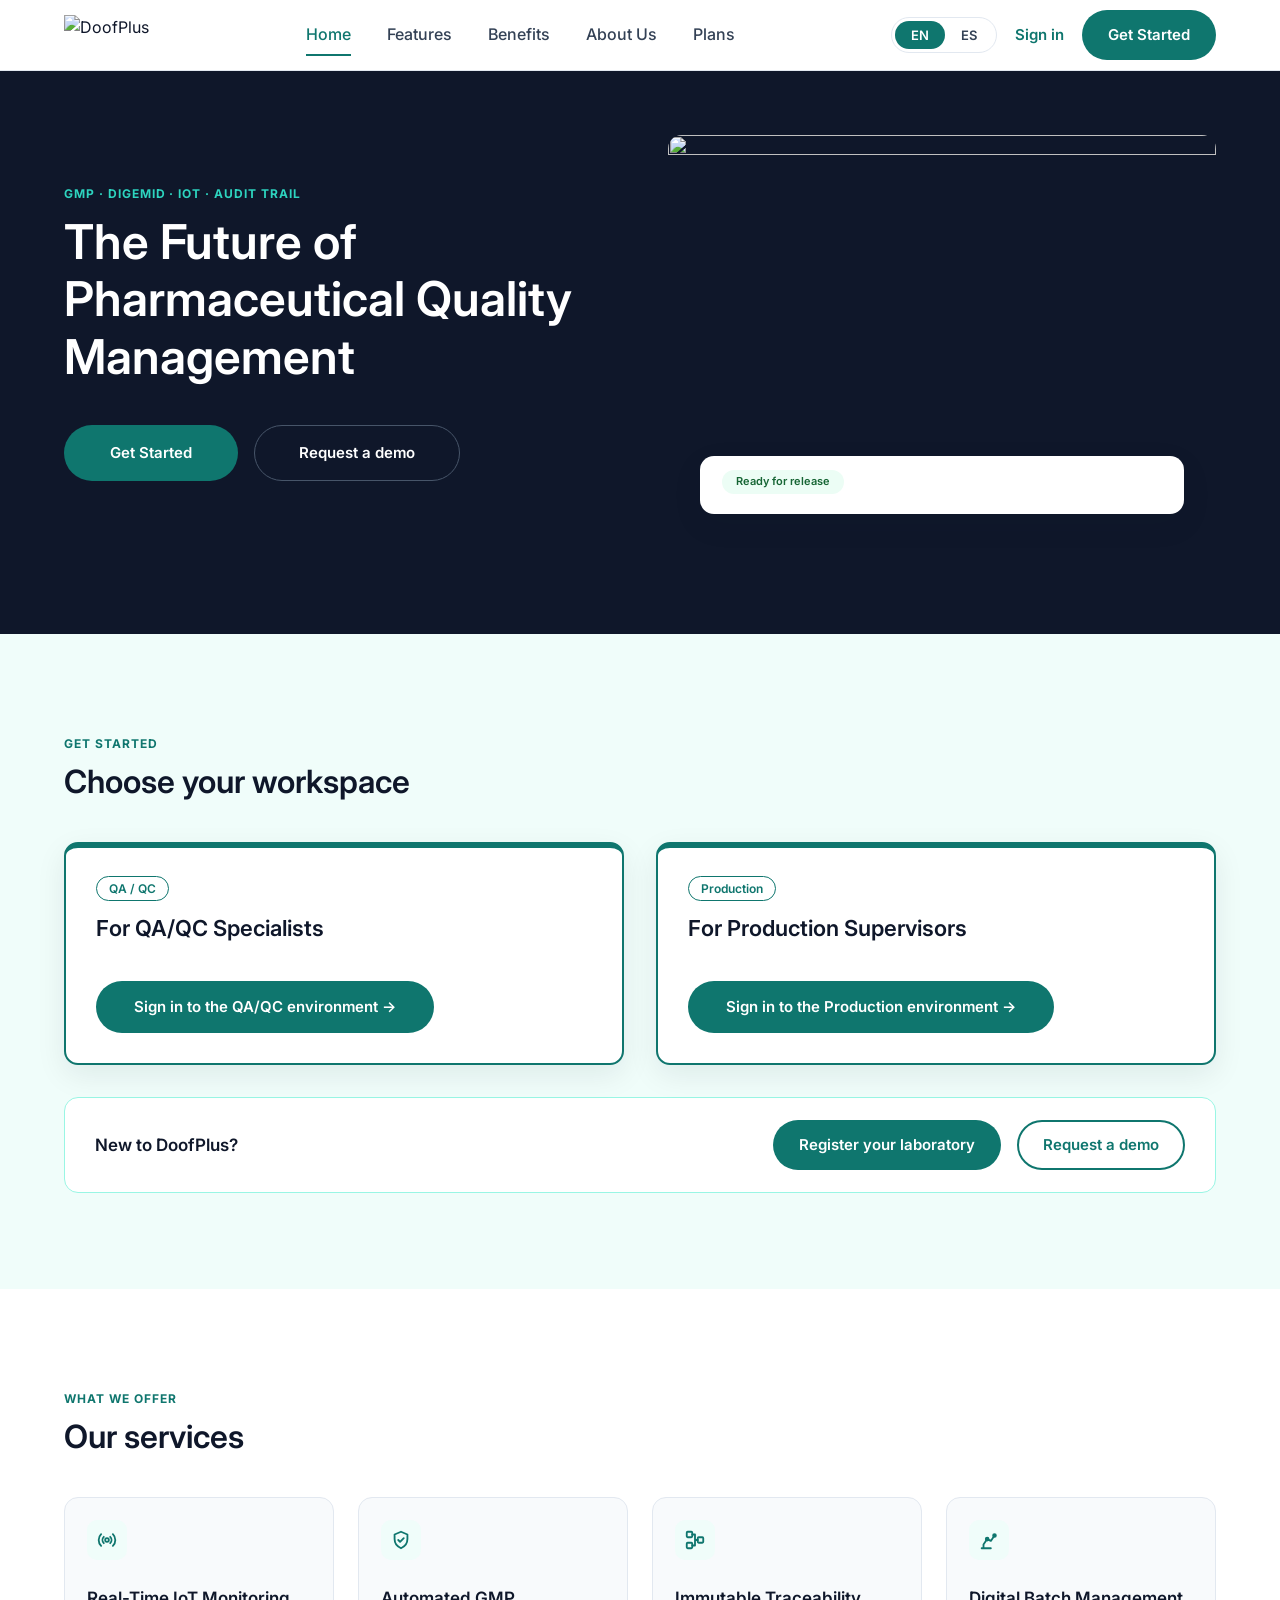
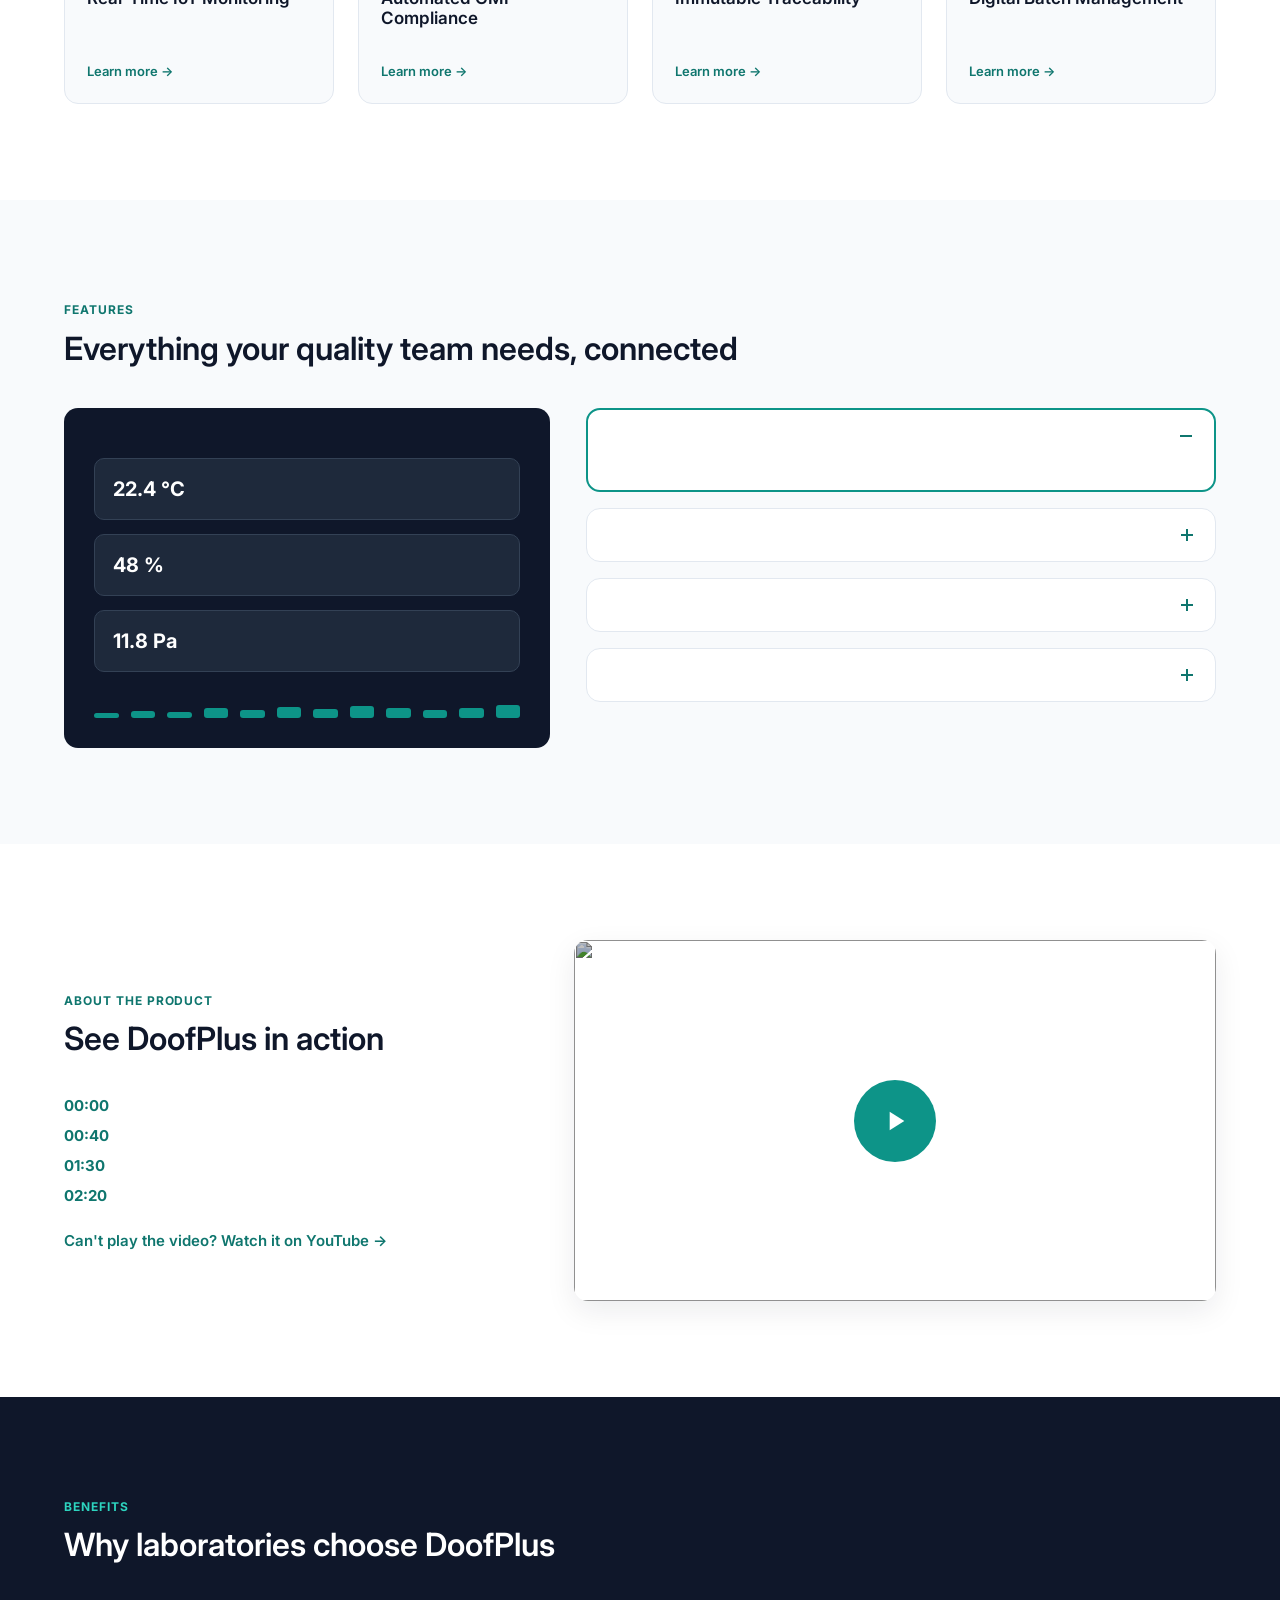
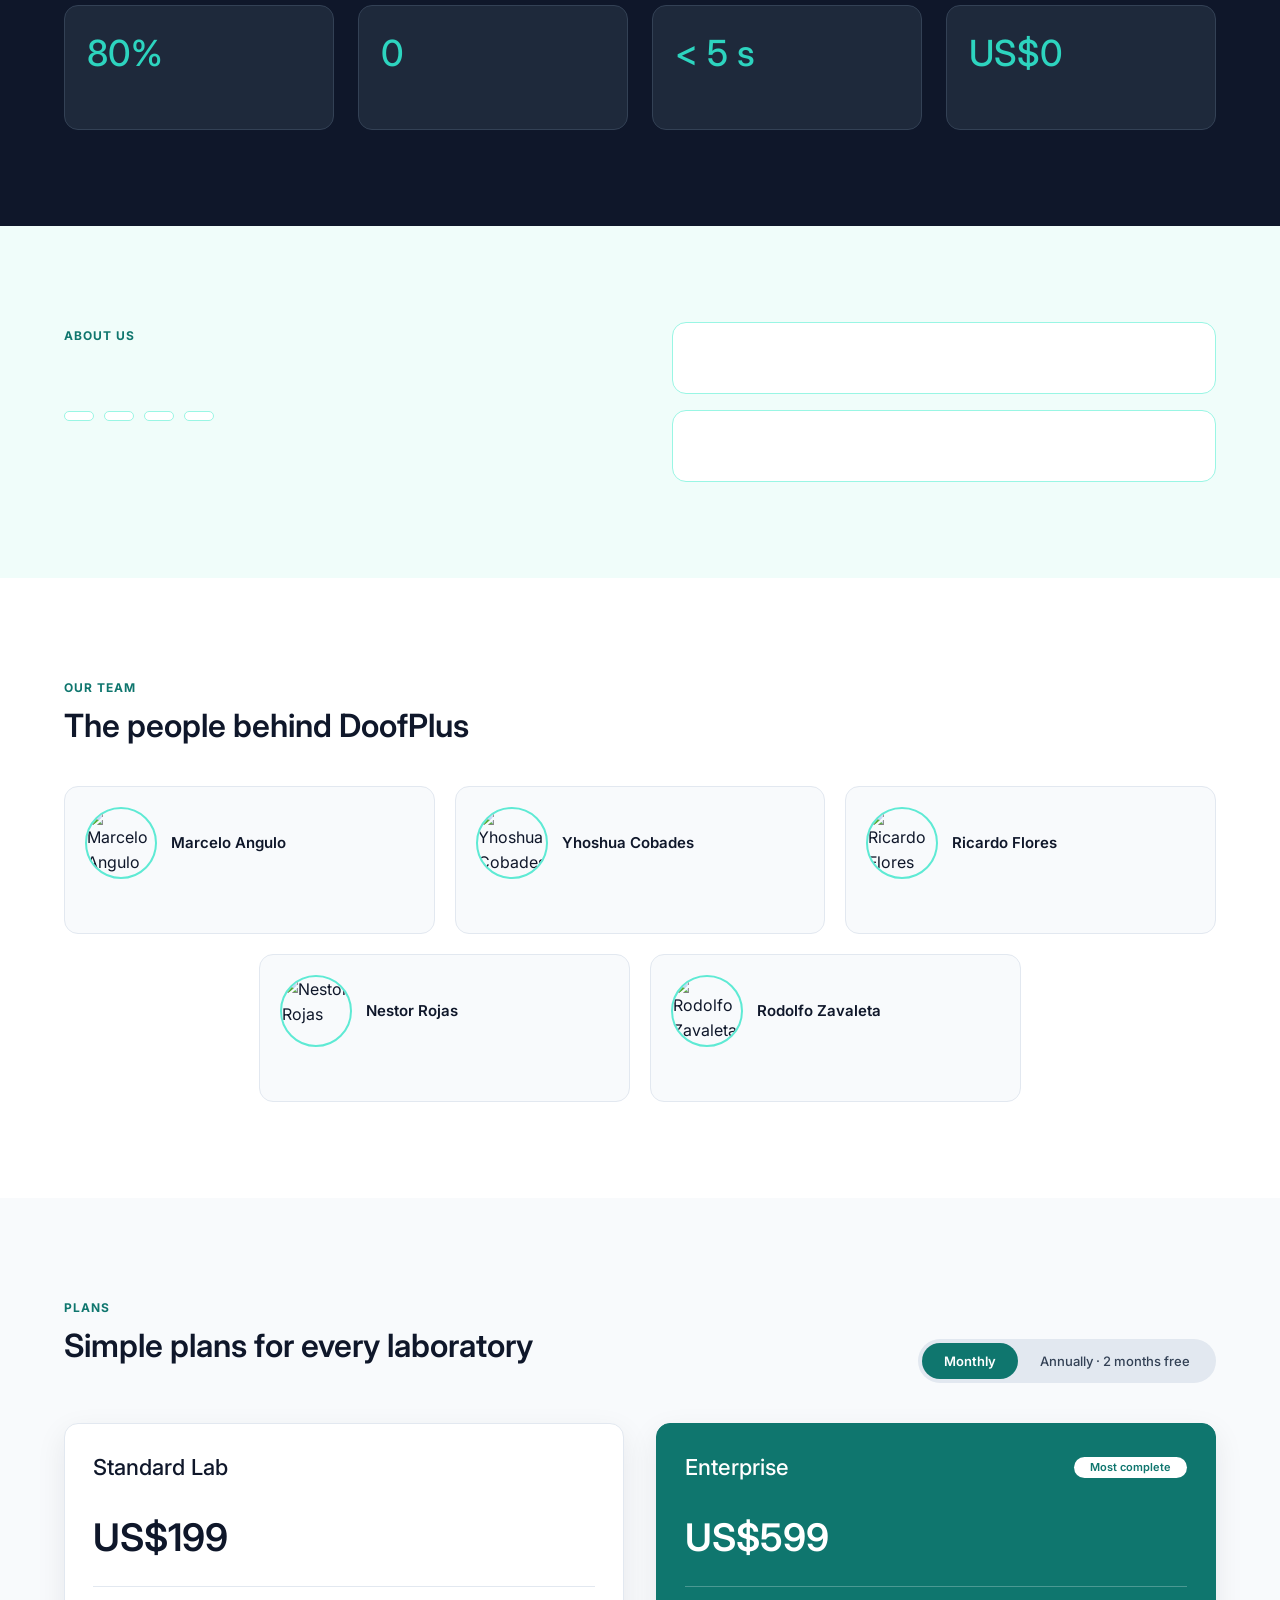
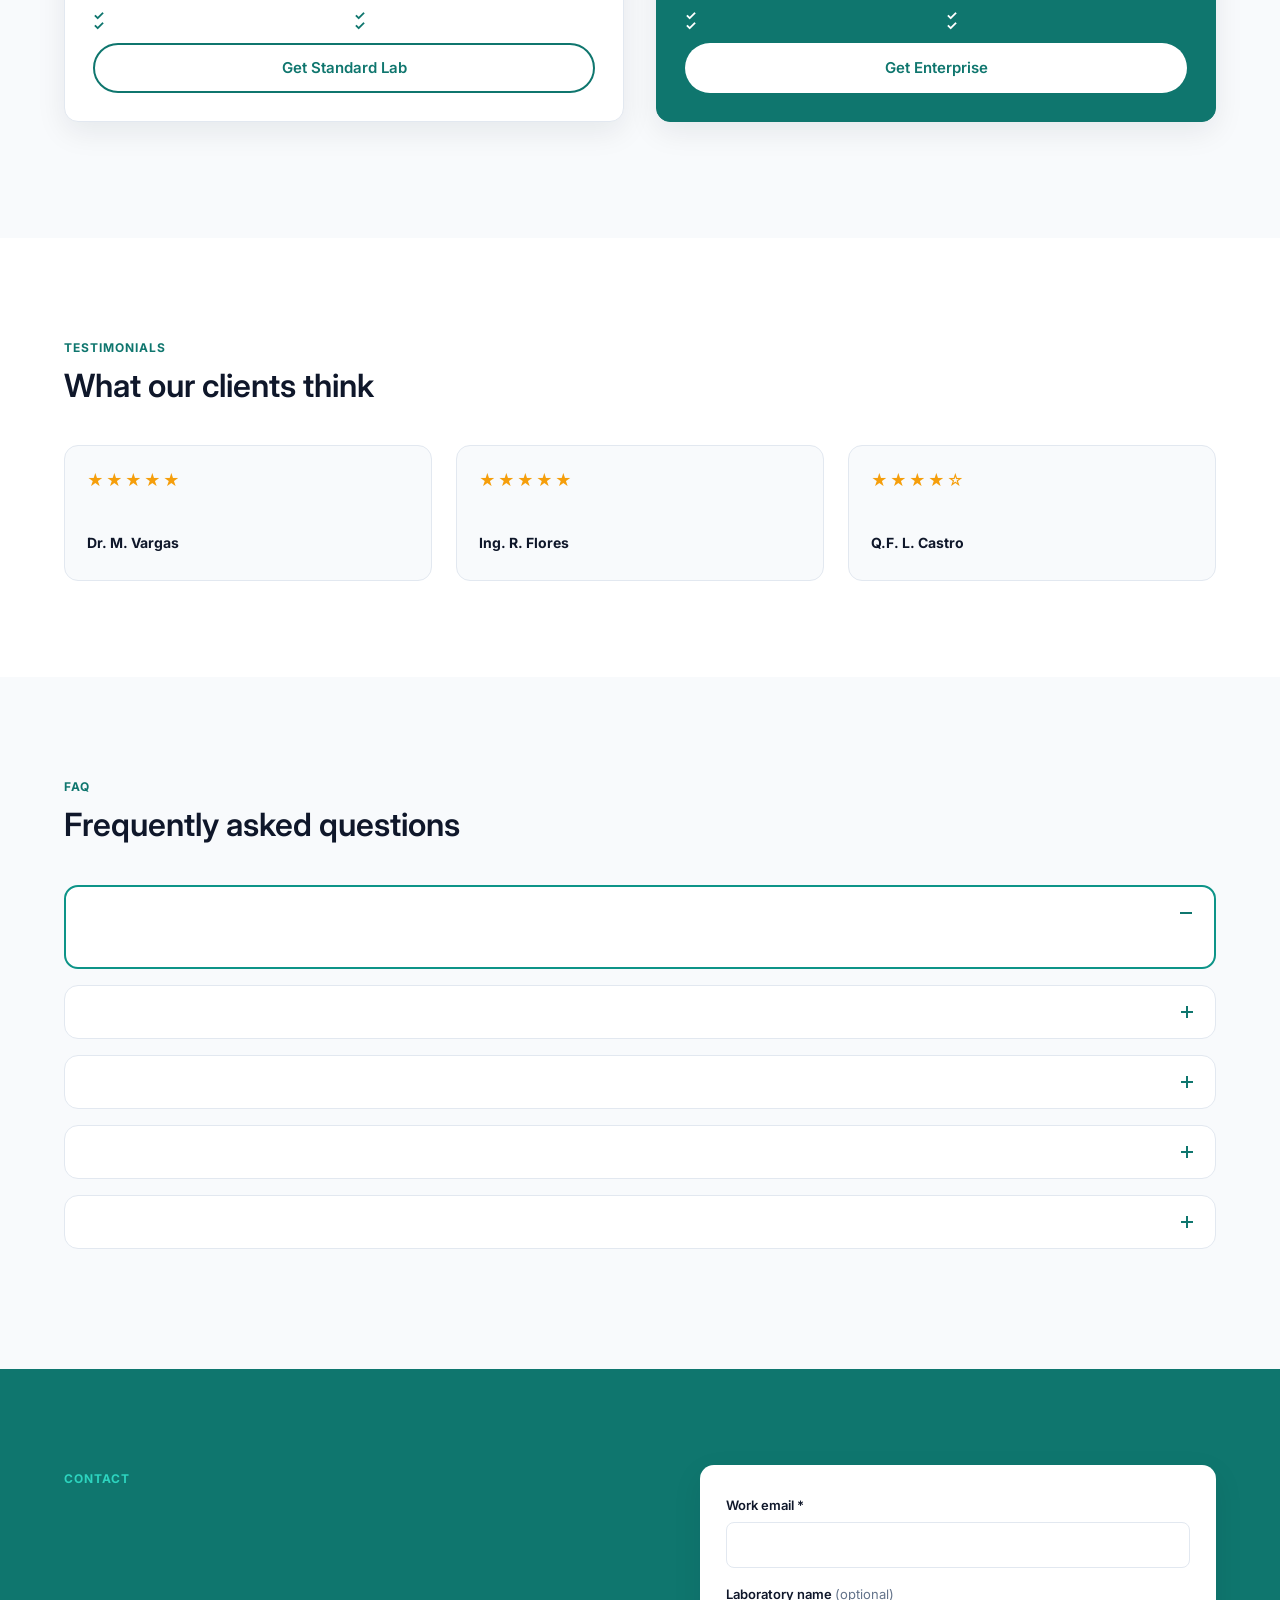
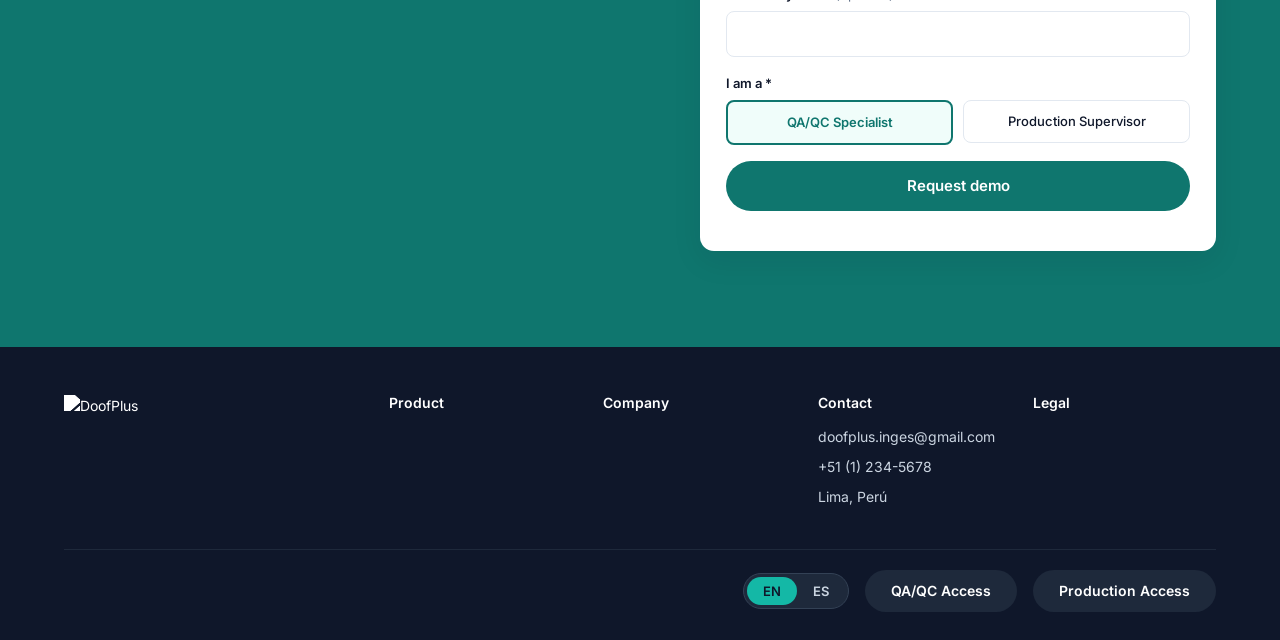
==== index.html @ 9b345c83 "feat(landing): add workspace, services, features, product, benefits, about, team, plans, testimonial" ====
<!DOCTYPE html>
<html lang="en">
<head>
  <meta charset="UTF-8">
  <meta name="viewport" content="width=device-width, initial-scale=1.0">
  <meta name="description" content="DoofPlus centralizes quality documentation, batch traceability, deviations and IoT data for pharmaceutical laboratories.">
  <title data-i18n="meta.home">DoofPlus - Pharmaceutical Quality Management</title>
  <link rel="icon" href="favicon.ico" sizes="any">
  <link rel="preconnect" href="https://fonts.googleapis.com">
  <link rel="preconnect" href="https://fonts.gstatic.com" crossorigin>
  <link href="https://fonts.googleapis.com/css2?family=Inter:wght@400;500;600;700&display=swap" rel="stylesheet">
  <link rel="stylesheet" href="public/assets/styles/style.css">
</head>
<body>
<!-- Header: brand, section navigation, language switcher and segment access -->
<header class="navbar">
  <div class="container navbar-inner">
    <a href="#home" class="brand"><img src="public/assets/images/doofplus-logo.png" alt="DoofPlus" class="brand-logo"></a>

    <button class="menu-toggle" type="button" aria-expanded="false" aria-controls="main-nav" data-i18n-aria="nav.menu">
      <span></span><span></span><span></span>
    </button>

    <nav class="nav-links" id="main-nav">
      <a href="#home" class="active" data-i18n="nav.home">Home</a>
      <a href="#features" data-i18n="nav.features">Features</a>
      <a href="#benefits" data-i18n="nav.benefits">Benefits</a>
      <a href="#about" data-i18n="nav.about">About Us</a>
      <a href="#plans" data-i18n="nav.plans">Plans</a>
    </nav>

    <div class="nav-actions">
      <div class="lang-switch" role="group" aria-label="Language">
        <button class="lang-btn active" type="button" data-lang="en">EN</button>
        <button class="lang-btn" type="button" data-lang="es">ES</button>
      </div>
      <a href="#workspace" class="link-teal" data-i18n="nav.sign_in">Sign in</a>
      <a href="#workspace" class="btn btn-primary" data-i18n="nav.get_started">Get Started</a>
    </div>
  </div>
</header>

<main>
  <!-- Hero: value proposition -->
  <section class="hero section-dark" id="home">
    <div class="container hero-grid">
      <div class="hero-content">
        <span class="overline overline-light" data-i18n="hero.overline">GMP · DIGEMID · IoT · Audit trail</span>
        <h1 data-i18n="hero.title">The Future of Pharmaceutical Quality Management</h1>
        <p class="hero-subtitle" data-i18n="hero.subtitle"></p>
        <div class="hero-buttons">
          <a href="#workspace" class="btn btn-primary btn-lg" data-i18n="hero.cta_start">Get Started</a>
          <a href="demo.html" class="btn btn-ghost-light btn-lg" data-i18n="hero.cta_demo">Request a demo</a>
        </div>
        <p class="hero-trust" data-i18n="hero.trust"></p>
      </div>

      <div class="hero-visual">
        <img src="public/assets/images/pharmaceutical-laboratory.jpg" alt="" data-i18n-alt="hero.image_alt" class="hero-img">
        <div class="floating-card">
          <span class="status-badge" data-i18n="hero.badge">Ready for release</span>
          <p data-i18n="hero.badge_text"></p>
        </div>
      </div>
    </div>
  </section>

  <!-- Segment access to the Web Application -->
  <section class="section section-mint" id="workspace">
    <div class="container">
      <span class="overline" data-i18n="workspace.overline">Get started</span>
      <h2 data-i18n="workspace.title">Choose your workspace</h2>
      <p class="section-subtitle" data-i18n="workspace.subtitle"></p>

      <div class="grid-2">
        <article class="segment-card">
          <span class="pill" data-i18n="workspace.qa_tag">QA / QC</span>
          <h3 data-i18n="workspace.qa_title">For QA/QC Specialists</h3>
          <p data-i18n="workspace.qa_text"></p>
          <a href="#" class="btn btn-primary" data-app-segment="qa" data-i18n="workspace.qa_cta">Sign in to the QA/QC environment →</a>
        </article>
        <article class="segment-card">
          <span class="pill" data-i18n="workspace.prod_tag">Production</span>
          <h3 data-i18n="workspace.prod_title">For Production Supervisors</h3>
          <p data-i18n="workspace.prod_text"></p>
          <a href="#" class="btn btn-primary" data-app-segment="production" data-i18n="workspace.prod_cta">Sign in to the Production environment →</a>
        </article>
      </div>

      <div class="new-banner">
        <div>
          <h3 data-i18n="workspace.new_title">New to DoofPlus?</h3>
          <p data-i18n="workspace.new_text"></p>
        </div>
        <div class="new-banner-actions">
          <a href="#" class="btn btn-primary" data-app-segment="register" data-i18n="workspace.register">Register your laboratory</a>
          <a href="demo.html" class="btn btn-outline" data-i18n="workspace.demo">Request a demo</a>
        </div>
      </div>
    </div>
  </section>

  <!-- Services -->
  <section class="section" id="services">
    <div class="container">
      <span class="overline" data-i18n="services.overline">What we offer</span>
      <h2 data-i18n="services.title">Our services</h2>
      <p class="section-subtitle" data-i18n="services.subtitle"></p>

      <div class="grid-4">
        <article class="service-card">
          <span class="icon-box" aria-hidden="true">
            <svg viewBox="0 0 24 24"><circle cx="12" cy="12" r="2"/><path d="M8.5 15.5a5 5 0 0 1 0-7M15.5 8.5a5 5 0 0 1 0 7M5.6 18.4a9 9 0 0 1 0-12.8M18.4 5.6a9 9 0 0 1 0 12.8"/></svg>
          </span>
          <h3 data-i18n="services.iot_title">Real-Time IoT Monitoring</h3>
          <p data-i18n="services.iot_text"></p>
          <a href="#features" class="link-teal" data-feature="0" data-i18n="services.learn_more">Learn more →</a>
        </article>
        <article class="service-card">
          <span class="icon-box" aria-hidden="true">
            <svg viewBox="0 0 24 24"><path d="M12 3l7 3v5c0 4.5-3 8.3-7 10-4-1.7-7-5.5-7-10V6z"/><path d="M9 12l2 2 4-4"/></svg>
          </span>
          <h3 data-i18n="services.gmp_title">Automated GMP Compliance</h3>
          <p data-i18n="services.gmp_text"></p>
          <a href="#features" class="link-teal" data-feature="1" data-i18n="services.learn_more">Learn more →</a>
        </article>
        <article class="service-card">
          <span class="icon-box" aria-hidden="true">
            <svg viewBox="0 0 24 24"><rect x="3" y="3" width="6" height="6" rx="1"/><rect x="15" y="9" width="6" height="6" rx="1"/><rect x="3" y="15" width="6" height="6" rx="1"/><path d="M9 6h3v12H9M12 12h3"/></svg>
          </span>
          <h3 data-i18n="services.trace_title">Immutable Traceability</h3>
          <p data-i18n="services.trace_text"></p>
          <a href="#features" class="link-teal" data-feature="2" data-i18n="services.learn_more">Learn more →</a>
        </article>
        <article class="service-card">
          <span class="icon-box" aria-hidden="true">
            <svg viewBox="0 0 24 24"><path d="M4 21h10M6 21v-4l4-6 4 2 4-6"/><circle cx="10" cy="11" r="1.5"/><circle cx="18" cy="7" r="1.5"/></svg>
          </span>
          <h3 data-i18n="services.batch_title">Digital Batch Management</h3>
          <p data-i18n="services.batch_text"></p>
          <a href="#features" class="link-teal" data-feature="3" data-i18n="services.learn_more">Learn more →</a>
        </article>
      </div>
    </div>
  </section>

  <!-- Features: accordion with a preview panel -->
  <section class="section section-gray" id="features">
    <div class="container">
      <span class="overline" data-i18n="features.overline">Features</span>
      <h2 data-i18n="features.title">Everything your quality team needs, connected</h2>
      <p class="section-subtitle" data-i18n="features.subtitle"></p>

      <div class="features-grid">
        <div class="feature-panels">
          <div class="feature-panel active" data-panel="0">
            <h3 data-i18n="features.p1_title"></h3>
            <p class="panel-subtitle" data-i18n="features.p1_subtitle"></p>
            <div class="reading"><div><span data-i18n="features.p1_r1"></span><strong>22.4 °C</strong></div><em class="ok" data-i18n="features.s_within"></em></div>
            <div class="reading"><div><span data-i18n="features.p1_r2"></span><strong>48 %</strong></div><em class="ok" data-i18n="features.s_within"></em></div>
            <div class="reading"><div><span data-i18n="features.p1_r3"></span><strong>11.8 Pa</strong></div><em class="warn" data-i18n="features.s_near"></em></div>
            <div class="bars" aria-hidden="true"><i style="height:30%"></i><i style="height:45%"></i><i style="height:40%"></i><i style="height:60%"></i><i style="height:50%"></i><i style="height:70%"></i><i style="height:55%"></i><i style="height:75%"></i><i style="height:60%"></i><i style="height:50%"></i><i style="height:65%"></i><i style="height:80%"></i></div>
          </div>
          <div class="feature-panel" data-panel="1">
            <h3 data-i18n="features.p2_title"></h3>
            <p class="panel-subtitle" data-i18n="features.p2_subtitle"></p>
            <div class="reading"><div><span data-i18n="features.p2_r1"></span><strong>MF-PCT-500 v3</strong></div><em class="ok" data-i18n="features.s_signed"></em></div>
            <div class="reading"><div><span data-i18n="features.p2_r2"></span><strong>12 / 12</strong></div><em class="ok" data-i18n="features.s_done"></em></div>
            <div class="reading"><div><span data-i18n="features.p2_r3"></span><strong>2 / 2</strong></div><em class="ok" data-i18n="features.s_done"></em></div>
          </div>
          <div class="feature-panel" data-panel="2">
            <h3 data-i18n="features.p3_title"></h3>
            <p class="panel-subtitle" data-i18n="features.p3_subtitle"></p>
            <div class="reading"><div><span data-i18n="features.p3_r1"></span><strong data-i18n="features.s_major"></strong></div><em class="warn" data-i18n="features.s_alert"></em></div>
            <div class="reading"><div><span data-i18n="features.p3_r2"></span><strong>4.2 s</strong></div><em class="ok">&lt; 5 s</em></div>
            <div class="reading"><div><span data-i18n="features.p3_r3"></span><strong data-i18n="features.s_qa"></strong></div><em class="ok">CAPA-0198</em></div>
          </div>
          <div class="feature-panel" data-panel="3">
            <h3 data-i18n="features.p4_title"></h3>
            <p class="panel-subtitle" data-i18n="features.p4_subtitle"></p>
            <div class="reading"><div><span data-i18n="features.p4_r1"></span><strong>38</strong></div><em class="ok" data-i18n="features.s_up"></em></div>
            <div class="reading"><div><span data-i18n="features.p4_r2"></span><strong>3</strong></div><em class="warn" data-i18n="features.s_watch"></em></div>
            <div class="reading"><div><span data-i18n="features.p4_r3"></span><strong>94 %</strong></div><em class="ok" data-i18n="features.s_target"></em></div>
          </div>
        </div>

        <div class="accordion" data-accordion="features">
          <div class="accordion-item open">
            <button class="accordion-header" type="button" aria-expanded="true"><span data-i18n="features.f1_title"></span><i class="accordion-icon" aria-hidden="true"></i></button>
            <div class="accordion-body"><p data-i18n="features.f1_text"></p></div>
          </div>
          <div class="accordion-item">
            <button class="accordion-header" type="button" aria-expanded="false"><span data-i18n="features.f2_title"></span><i class="accordion-icon" aria-hidden="true"></i></button>
            <div class="accordion-body"><p data-i18n="features.f2_text"></p></div>
          </div>
          <div class="accordion-item">
            <button class="accordion-header" type="button" aria-expanded="false"><span data-i18n="features.f3_title"></span><i class="accordion-icon" aria-hidden="true"></i></button>
            <div class="accordion-body"><p data-i18n="features.f3_text"></p></div>
          </div>
          <div class="accordion-item">
            <button class="accordion-header" type="button" aria-expanded="false"><span data-i18n="features.f4_title"></span><i class="accordion-icon" aria-hidden="true"></i></button>
            <div class="accordion-body"><p data-i18n="features.f4_text"></p></div>
          </div>
        </div>
      </div>
    </div>
  </section>

  <!-- About the Product video -->
  <section class="section" id="product">
    <div class="container product-grid">
      <div>
        <span class="overline" data-i18n="product.overline">About the product</span>
        <h2 data-i18n="product.title">See DoofPlus in action</h2>
        <p class="section-subtitle" data-i18n="product.subtitle"></p>
        <ul class="chapters">
          <li><strong>00:00</strong> <span data-i18n="product.ch1"></span></li>
          <li><strong>00:40</strong> <span data-i18n="product.ch2"></span></li>
          <li><strong>01:30</strong> <span data-i18n="product.ch3"></span></li>
          <li><strong>02:20</strong> <span data-i18n="product.ch4"></span></li>
        </ul>
        <a href="#" class="link-teal" data-video-link data-i18n="product.youtube">Can't play the video? Watch it on YouTube →</a>
        <p class="video-soon" hidden data-i18n="product.soon"></p>
      </div>
      <div class="video-player">
        <img src="public/assets/images/pharmaceutical-laboratory.jpg" alt="">
        <span class="video-title" data-i18n="product.player_title">DoofPlus · About the Product</span>
        <button class="play-btn" type="button" data-video-play data-i18n-aria="product.play"><svg viewBox="0 0 24 24" aria-hidden="true"><path d="M8 5v14l11-7z"/></svg></button>
        <span class="video-duration">3:00</span>
        <span class="video-progress" aria-hidden="true"></span>
      </div>
    </div>
  </section>

  <!-- Benefits -->
  <section class="section section-dark" id="benefits">
    <div class="container">
      <span class="overline overline-light" data-i18n="benefits.overline">Benefits</span>
      <h2 data-i18n="benefits.title">Why laboratories choose DoofPlus</h2>
      <p class="section-subtitle" data-i18n="benefits.subtitle"></p>
      <div class="grid-4">
        <article class="benefit-card"><strong class="benefit-value">80%</strong><h3 data-i18n="benefits.b1_title"></h3><p data-i18n="benefits.b1_text"></p></article>
        <article class="benefit-card"><strong class="benefit-value">0</strong><h3 data-i18n="benefits.b2_title"></h3><p data-i18n="benefits.b2_text"></p></article>
        <article class="benefit-card"><strong class="benefit-value">&lt; 5 s</strong><h3 data-i18n="benefits.b3_title"></h3><p data-i18n="benefits.b3_text"></p></article>
        <article class="benefit-card"><strong class="benefit-value">US$0</strong><h3 data-i18n="benefits.b4_title"></h3><p data-i18n="benefits.b4_text"></p></article>
      </div>
    </div>
  </section>

  <!-- About us -->
  <section class="section section-mint" id="about">
    <div class="container about-grid">
      <div>
        <span class="overline" data-i18n="about.overline">About us</span>
        <h2 data-i18n="about.title"></h2>
        <p class="about-text" data-i18n="about.text"></p>
        <ul class="tags">
          <li data-i18n="about.tag1"></li>
          <li data-i18n="about.tag2"></li>
          <li data-i18n="about.tag3"></li>
          <li data-i18n="about.tag4"></li>
        </ul>
      </div>
      <div class="about-cards">
        <article class="info-card"><h3 data-i18n="about.mission_title"></h3><p data-i18n="about.mission_text"></p></article>
        <article class="info-card"><h3 data-i18n="about.vision_title"></h3><p data-i18n="about.vision_text"></p></article>
      </div>
    </div>
  </section>

  <!-- Team -->
  <section class="section" id="team">
    <div class="container">
      <span class="overline" data-i18n="team.overline">Our team</span>
      <h2 data-i18n="team.title">The people behind DoofPlus</h2>
      <p class="section-subtitle" data-i18n="team.subtitle"></p>
      <div class="team-grid">
        <article class="team-card">
          <div class="team-head"><img src="public/assets/images/team/marcelo.jpg" alt="Marcelo Angulo"><div><h3>Marcelo Angulo</h3><span data-i18n="team.role"></span></div></div>
          <p data-i18n="team.marcelo"></p>
        </article>
        <article class="team-card">
          <div class="team-head"><img src="public/assets/images/team/yhoshua.jpg" alt="Yhoshua Cobades"><div><h3>Yhoshua Cobades</h3><span data-i18n="team.role"></span></div></div>
          <p data-i18n="team.yhoshua"></p>
        </article>
        <article class="team-card">
          <div class="team-head"><img src="public/assets/images/team/ricardo.jpg" alt="Ricardo Flores"><div><h3>Ricardo Flores</h3><span data-i18n="team.role"></span></div></div>
          <p data-i18n="team.ricardo"></p>
        </article>
        <article class="team-card">
          <div class="team-head"><img src="public/assets/images/team/nestor.jpg" alt="Nestor Rojas"><div><h3>Nestor Rojas</h3><span data-i18n="team.role"></span></div></div>
          <p data-i18n="team.nestor"></p>
        </article>
        <article class="team-card">
          <div class="team-head"><img src="public/assets/images/team/rodolfo.jpg" alt="Rodolfo Zavaleta"><div><h3>Rodolfo Zavaleta</h3><span data-i18n="team.role"></span></div></div>
          <p data-i18n="team.rodolfo"></p>
        </article>
      </div>
    </div>
  </section>

  <!-- Plans with monthly / annual billing -->
  <section class="section section-gray" id="plans">
    <div class="container">
      <div class="plans-head">
        <div>
          <span class="overline" data-i18n="plans.overline">Plans</span>
          <h2 data-i18n="plans.title">Simple plans for every laboratory</h2>
          <p class="section-subtitle" data-i18n="plans.subtitle"></p>
        </div>
        <div class="billing-toggle" role="group">
          <button type="button" class="active" data-billing="monthly" data-i18n="plans.monthly">Monthly</button>
          <button type="button" data-billing="annual" data-i18n="plans.annually">Annually · 2 months free</button>
        </div>
      </div>

      <div class="grid-2">
        <article class="plan-card">
          <h3 data-i18n="plans.standard_name">Standard Lab</h3>
          <p class="plan-desc" data-i18n="plans.standard_desc"></p>
          <p class="price"><strong data-price-monthly="US$199" data-price-annual="US$1,990">US$199</strong> <span data-period></span></p>
          <p class="price-note" data-note-monthly="plans.standard_note_monthly" data-note-annual="plans.standard_note_annual"></p>
          <ul class="plan-features">
            <li data-i18n="plans.standard_f1"></li>
            <li data-i18n="plans.standard_f2"></li>
            <li data-i18n="plans.standard_f3"></li>
            <li data-i18n="plans.standard_f4"></li>
          </ul>
          <a href="demo.html" class="btn btn-outline btn-block" data-i18n="plans.standard_cta">Get Standard Lab</a>
        </article>
        <article class="plan-card plan-featured">
          <div class="plan-title-row"><h3 data-i18n="plans.enterprise_name">Enterprise</h3><span class="plan-badge" data-i18n="plans.enterprise_badge">Most complete</span></div>
          <p class="plan-desc" data-i18n="plans.enterprise_desc"></p>
          <p class="price"><strong data-price-monthly="US$599" data-price-annual="US$5,990">US$599</strong> <span data-period></span></p>
          <p class="price-note" data-note-monthly="plans.enterprise_note_monthly" data-note-annual="plans.enterprise_note_annual"></p>
          <ul class="plan-features">
            <li data-i18n="plans.enterprise_f1"></li>
            <li data-i18n="plans.enterprise_f2"></li>
            <li data-i18n="plans.enterprise_f3"></li>
            <li data-i18n="plans.enterprise_f4"></li>
          </ul>
          <a href="demo.html" class="btn btn-white btn-block" data-i18n="plans.enterprise_cta">Get Enterprise</a>
        </article>
      </div>
      <p class="plans-note" data-i18n="plans.note"></p>
    </div>
  </section>

  <!-- Testimonials -->
  <section class="section" id="testimonials">
    <div class="container">
      <span class="overline" data-i18n="testimonials.overline">Testimonials</span>
      <h2 data-i18n="testimonials.title">What our clients think</h2>
      <div class="grid-3">
        <figure class="testimonial">
          <span class="stars" role="img" data-i18n-aria="testimonials.rating5">★★★★★</span>
          <blockquote data-i18n="testimonials.t1_text"></blockquote>
          <figcaption><strong>Dr. M. Vargas</strong><span data-i18n="testimonials.t1_role"></span></figcaption>
        </figure>
        <figure class="testimonial">
          <span class="stars" role="img" data-i18n-aria="testimonials.rating5">★★★★★</span>
          <blockquote data-i18n="testimonials.t2_text"></blockquote>
          <figcaption><strong>Ing. R. Flores</strong><span data-i18n="testimonials.t2_role"></span></figcaption>
        </figure>
        <figure class="testimonial">
          <span class="stars" role="img" data-i18n-aria="testimonials.rating4">★★★★☆</span>
          <blockquote data-i18n="testimonials.t3_text"></blockquote>
          <figcaption><strong>Q.F. L. Castro</strong><span data-i18n="testimonials.t3_role"></span></figcaption>
        </figure>
      </div>
    </div>
  </section>

  <!-- FAQ -->
  <section class="section section-gray" id="faq">
    <div class="container">
      <span class="overline" data-i18n="faq.overline">FAQ</span>
      <h2 data-i18n="faq.title">Frequently asked questions</h2>
      <p class="section-subtitle" data-i18n="faq.subtitle"></p>
      <div class="accordion" data-accordion="faq">
        <div class="accordion-item open">
          <button class="accordion-header" type="button" aria-expanded="true"><span data-i18n="faq.q1"></span><i class="accordion-icon" aria-hidden="true"></i></button>
          <div class="accordion-body"><p data-i18n="faq.a1"></p></div>
        </div>
        <div class="accordion-item">
          <button class="accordion-header" type="button" aria-expanded="false"><span data-i18n="faq.q2"></span><i class="accordion-icon" aria-hidden="true"></i></button>
          <div class="accordion-body"><p data-i18n="faq.a2"></p></div>
        </div>
        <div class="accordion-item">
          <button class="accordion-header" type="button" aria-expanded="false"><span data-i18n="faq.q3"></span><i class="accordion-icon" aria-hidden="true"></i></button>
          <div class="accordion-body"><p data-i18n="faq.a3"></p></div>
        </div>
        <div class="accordion-item">
          <button class="accordion-header" type="button" aria-expanded="false"><span data-i18n="faq.q4"></span><i class="accordion-icon" aria-hidden="true"></i></button>
          <div class="accordion-body"><p data-i18n="faq.a4"></p></div>
        </div>
        <div class="accordion-item">
          <button class="accordion-header" type="button" aria-expanded="false"><span data-i18n="faq.q5"></span><i class="accordion-icon" aria-hidden="true"></i></button>
          <div class="accordion-body"><p data-i18n="faq.a5"></p></div>
        </div>
      </div>
      <p class="faq-more"><strong data-i18n="faq.more"></strong> <a href="#contact" class="link-teal" data-i18n="faq.contact"></a></p>
    </div>
  </section>

  <!-- Contact: demo request -->
  <section class="section section-teal" id="contact">
    <div class="container contact-grid">
      <div>
        <span class="overline overline-light" data-i18n="contact.overline">Contact</span>
        <h2 data-i18n="contact.title"></h2>
        <p class="contact-text" data-i18n="contact.text"></p>
        <p class="contact-info" data-i18n="contact.info"></p>
      </div>
      <form class="form-card demo-form" novalidate data-redirect="demo.html">
        <div class="form-error" hidden data-i18n="form.error_banner"></div>
        <label class="field">
          <span><span data-i18n="form.email">Work email</span> *</span>
          <input type="email" name="email" autocomplete="email" required data-i18n-placeholder="form.email_ph">
          <small class="field-error" hidden data-i18n="form.error_email"></small>
        </label>
        <label class="field">
          <span><span data-i18n="form.lab">Laboratory name</span> <em data-i18n="form.optional">(optional)</em></span>
          <input type="text" name="lab" autocomplete="organization" data-i18n-placeholder="form.lab_ph">
        </label>
        <fieldset class="field">
          <legend><span data-i18n="form.segment">I am a</span> *</legend>
          <div class="segment-options">
            <label class="segment-option"><input type="radio" name="segment" value="qa" checked><span data-i18n="form.qa">QA/QC Specialist</span></label>
            <label class="segment-option"><input type="radio" name="segment" value="production"><span data-i18n="form.prod">Production Supervisor</span></label>
          </div>
        </fieldset>
        <button type="submit" class="btn btn-primary btn-block" data-i18n="form.submit">Request demo</button>
        <p class="form-note" data-i18n="form.disclaimer"></p>
      </form>
    </div>
  </section>
</main>

<!-- Footer -->
<footer class="footer">
  <div class="container">
    <div class="footer-grid">
      <div>
        <img src="public/assets/images/doofplus-logo.png" alt="DoofPlus" class="brand-logo footer-logo">
        <p data-i18n="footer.tagline"></p>
      </div>
      <div>
        <h4 data-i18n="footer.product">Product</h4>
        <a href="#features" data-i18n="footer.features"></a>
        <a href="#plans" data-i18n="footer.pricing"></a>
        <a href="#product" data-i18n="footer.how"></a>
      </div>
      <div>
        <h4 data-i18n="footer.company">Company</h4>
        <a href="#about" data-i18n="footer.about"></a>
        <a href="#team" data-i18n="footer.team"></a>
        <a href="#faq" data-i18n="footer.faq"></a>
      </div>
      <div>
        <h4 data-i18n="footer.contact">Contact</h4>
        <a href="mailto:doofplus.inges@gmail.com">doofplus.inges@gmail.com</a>
        <a href="tel:+5112345678">+51 (1) 234-5678</a>
        <span data-i18n="footer.location">Lima, Perú</span>
      </div>
      <div>
        <h4 data-i18n="footer.legal">Legal</h4>
        <a href="terms.html" class="underline" data-i18n="footer.terms"></a>
        <a href="privacy.html" class="underline" data-i18n="footer.privacy"></a>
      </div>
    </div>
    <div class="footer-bottom">
      <p data-i18n="footer.copyright"></p>
      <div class="footer-actions">
        <div class="lang-switch lang-switch-dark" role="group" aria-label="Language">
          <button class="lang-btn active" type="button" data-lang="en">EN</button>
          <button class="lang-btn" type="button" data-lang="es">ES</button>
        </div>
        <a href="#" class="btn btn-dark" data-app-segment="qa" data-i18n="footer.qa_access">QA/QC Access</a>
        <a href="#" class="btn btn-dark" data-app-segment="production" data-i18n="footer.prod_access">Production Access</a>
      </div>
    </div>
  </div>
</footer>

<script src="public/assets/scripts/translations/en.js"></script>
<script src="public/assets/scripts/translations/es.js"></script>
<script src="public/assets/scripts/main.js"></script>
</body>
</html>
---- public/assets/styles/style.css ----
/* DoofPlus Landing Page styles, based on the Figma design of the product. */

:root {
  --navy: #0f172a;
  --navy-soft: #1e293b;
  --navy-line: #334155;
  --teal: #0f766e;
  --teal-dark: #115e59;
  --teal-bright: #2dd4bf;
  --teal-pale: #ccfbf1;
  --mint: #f0fdfa;
  --gray-bg: #f8fafc;
  --border: #e2e8f0;
  --text: #0f172a;
  --muted: #64748b;
  --muted-light: #94a3b8;
  --amber: #f59e0b;
  --danger: #dc2626;
  --danger-bg: #fef2f2;
  --success-bg: #ecfdf5;
  --success: #166534;
  --radius: 14px;
  --radius-pill: 999px;
  --shadow: 0 10px 30px rgba(15, 23, 42, 0.08);
  --container: 1200px;
}

*,
*::before,
*::after {
  box-sizing: border-box;
}

html {
  scroll-behavior: smooth;
  scroll-padding-top: 80px;
}

body {
  margin: 0;
  font-family: "Inter", -apple-system, "Segoe UI", Helvetica, Arial, sans-serif;
  font-size: 16px;
  line-height: 1.6;
  color: var(--text);
  background: #fff;
}

img {
  max-width: 100%;
  display: block;
}

a {
  color: inherit;
  text-decoration: none;
}

h1, h2, h3, h4 {
  margin: 0;
  line-height: 1.2;
  font-weight: 600;
}

p {
  margin: 0;
}

button,
input {
  font: inherit;
}

:focus-visible {
  outline: 3px solid var(--teal-bright);
  outline-offset: 2px;
}

.container {
  width: 100%;
  max-width: var(--container);
  margin: 0 auto;
  padding: 0 24px;
}

/* ---------- Buttons and links ---------- */

.btn {
  display: inline-flex;
  align-items: center;
  justify-content: center;
  gap: 8px;
  padding: 11px 24px;
  border: 2px solid transparent;
  border-radius: var(--radius-pill);
  font-size: 15px;
  font-weight: 600;
  cursor: pointer;
  transition: background-color 0.2s, color 0.2s, border-color 0.2s;
  text-align: center;
}

.btn-lg {
  padding: 14px 44px;
}

.btn-block {
  width: 100%;
}

.btn-primary {
  background: var(--teal);
  color: #fff;
}

.btn-primary:hover {
  background: var(--teal-dark);
}

.btn-outline {
  border-color: var(--teal);
  color: var(--teal);
  background: #fff;
}

.btn-outline:hover {
  background: var(--mint);
}

.btn-ghost-light {
  border: 1px solid #475569;
  color: #fff;
}

.btn-ghost-light:hover {
  border-color: #fff;
}

.btn-white {
  background: #fff;
  color: var(--teal);
}

.btn-white:hover {
  background: var(--mint);
}

.btn-dark {
  background: var(--navy-soft);
  color: #fff;
  padding: 8px 24px;
  font-size: 14px;
}

.btn-dark:hover {
  background: var(--navy-line);
}

.link-teal {
  color: var(--teal);
  font-weight: 600;
  font-size: 15px;
}

.link-teal:hover {
  text-decoration: underline;
}

.underline {
  text-decoration: underline;
}

/* ---------- Navbar ---------- */

.navbar {
  position: sticky;
  top: 0;
  z-index: 50;
  background: #fff;
  border-bottom: 1px solid var(--border);
}

.navbar-inner {
  display: flex;
  align-items: center;
  justify-content: space-between;
  gap: 24px;
  min-height: 70px;
}

.brand-logo {
  height: 40px;
  width: auto;
}

.brand-group {
  display: flex;
  align-items: center;
  gap: 24px;
}

.back-link {
  font-size: 14px;
}

.nav-links {
  display: flex;
  gap: 36px;
}

.nav-links a {
  position: relative;
  padding: 6px 0;
  color: var(--navy-line);
  font-weight: 500;
}

.nav-links a.active,
.nav-links a:hover {
  color: var(--teal);
}

.nav-links a.active::after {
  content: "";
  position: absolute;
  left: 0;
  right: 0;
  bottom: -2px;
  height: 2px;
  background: var(--teal);
}

.nav-actions {
  display: flex;
  align-items: center;
  gap: 18px;
}

.lang-switch {
  display: inline-flex;
  padding: 3px;
  border: 1px solid var(--border);
  border-radius: var(--radius-pill);
  background: #fff;
}

.lang-btn {
  padding: 4px 16px;
  border: 0;
  border-radius: var(--radius-pill);
  background: transparent;
  color: var(--navy-line);
  font-size: 13px;
  font-weight: 600;
  cursor: pointer;
}

.lang-btn.active {
  background: var(--teal);
  color: #fff;
}

.lang-switch-dark {
  background: var(--navy-soft);
  border-color: var(--navy-line);
}

.lang-switch-dark .lang-btn {
  color: #cbd5e1;
}

.lang-switch-dark .lang-btn.active {
  background: #14b8a6;
  color: var(--navy);
}

.menu-toggle {
  display: none;
  flex-direction: column;
  gap: 5px;
  padding: 8px;
  border: 0;
  background: transparent;
  cursor: pointer;
}

.menu-toggle span {
  width: 24px;
  height: 2px;
  background: var(--navy);
}

/* ---------- Sections ---------- */

.section {
  padding: 96px 0;
}

.section-dark {
  background: var(--navy);
  color: #fff;
}

.section-mint {
  background: var(--mint);
}

.section-gray {
  background: var(--gray-bg);
}

.section-teal {
  background: var(--teal);
  color: #fff;
}

.overline {
  display: inline-block;
  margin-bottom: 10px;
  color: var(--teal);
  font-size: 12px;
  font-weight: 700;
  letter-spacing: 0.08em;
  text-transform: uppercase;
}

.overline-light {
  color: var(--teal-bright);
}

.section h2 {
  font-size: 32px;
}

.section-subtitle {
  max-width: 720px;
  margin-top: 18px;
  color: var(--muted);
  font-size: 17px;
}

.section-dark .section-subtitle,
.section-teal .section-subtitle {
  color: #94a3b8;
}

.grid-2,
.grid-3,
.grid-4 {
  display: grid;
  gap: 24px;
  margin-top: 40px;
}

.grid-2 {
  grid-template-columns: repeat(2, 1fr);
  gap: 32px;
}

.grid-3 {
  grid-template-columns: repeat(3, 1fr);
}

.grid-4 {
  grid-template-columns: repeat(4, 1fr);
}

.pill {
  display: inline-block;
  padding: 2px 12px;
  border: 1px solid var(--teal);
  border-radius: var(--radius-pill);
  color: var(--teal);
  font-size: 12px;
  font-weight: 600;
}

/* ---------- Hero ---------- */

.hero {
  padding: 64px 0 88px;
}

.hero-grid {
  display: grid;
  grid-template-columns: 1fr 1fr;
  gap: 56px;
  align-items: center;
}

.hero h1 {
  font-size: 48px;
  font-weight: 600;
}

.hero-subtitle {
  margin-top: 40px;
  color: #94a3b8;
  font-size: 17px;
  line-height: 1.6;
}

.hero-buttons {
  display: flex;
  flex-wrap: wrap;
  gap: 16px;
  margin-top: 40px;
}

.hero-trust {
  margin-top: 20px;
  color: #cbd5e1;
  font-size: 13px;
}

.hero-visual {
  position: relative;
}

.hero-img {
  width: 100%;
  aspect-ratio: 4 / 3;
  object-fit: cover;
  border-radius: var(--radius);
}

.floating-card {
  position: absolute;
  left: 32px;
  right: 32px;
  bottom: 32px;
  padding: 14px 22px;
  border-radius: var(--radius);
  background: #fff;
  color: var(--text);
  font-size: 13px;
  box-shadow: var(--shadow);
}

.floating-card p {
  margin-top: 6px;
}

.status-badge {
  display: inline-block;
  padding: 3px 14px;
  border-radius: var(--radius-pill);
  background: var(--success-bg);
  color: var(--success);
  font-size: 11px;
  font-weight: 600;
}

/* ---------- Workspace ---------- */

.segment-card {
  display: flex;
  flex-direction: column;
  align-items: flex-start;
  gap: 14px;
  padding: 28px 30px 30px;
  border: 2px solid var(--teal);
  border-top-width: 6px;
  border-radius: var(--radius);
  background: #fff;
  box-shadow: var(--shadow);
}

.segment-card h3 {
  font-size: 22px;
}

.segment-card p {
  color: var(--navy-line);
  font-size: 14px;
  flex: 1;
}

.segment-card .btn {
  margin-top: 12px;
  padding: 12px 36px;
}

.new-banner {
  display: flex;
  align-items: center;
  justify-content: space-between;
  gap: 24px;
  margin-top: 32px;
  padding: 22px 30px;
  border: 1px solid #99f6e4;
  border-radius: var(--radius);
  background: #fff;
}

.new-banner h3 {
  font-size: 17px;
}

.new-banner p {
  max-width: 660px;
  color: var(--navy-line);
  font-size: 14px;
}

.new-banner-actions {
  display: flex;
  gap: 16px;
  flex-shrink: 0;
}

/* ---------- Services ---------- */

.service-card {
  display: flex;
  flex-direction: column;
  gap: 8px;
  padding: 22px;
  border: 1px solid var(--border);
  border-radius: var(--radius);
  background: var(--gray-bg);
}

.service-card h3 {
  margin-top: 20px;
  font-size: 17px;
}

.service-card p {
  flex: 1;
  color: var(--muted);
  font-size: 14px;
}

.service-card .link-teal {
  margin-top: 16px;
  font-size: 13px;
}

.icon-box {
  display: inline-flex;
  align-items: center;
  justify-content: center;
  width: 40px;
  height: 40px;
  border-radius: 10px;
  background: var(--mint);
}

.icon-box svg {
  width: 22px;
  height: 22px;
  fill: none;
  stroke: var(--teal);
  stroke-width: 2;
  stroke-linecap: round;
  stroke-linejoin: round;
}

/* ---------- Features ---------- */

.features-grid {
  display: grid;
  grid-template-columns: 0.85fr 1.1fr;
  gap: 36px;
  align-items: start;
  margin-top: 40px;
}

.feature-panel {
  display: none;
  padding: 30px;
  border-radius: var(--radius);
  background: var(--navy);
  color: #fff;
}

.feature-panel.active {
  display: block;
}

.feature-panel h3 {
  font-size: 15px;
}

.panel-subtitle {
  margin: 4px 0 20px;
  color: #94a3b8;
  font-size: 13px;
}

.reading {
  display: flex;
  align-items: center;
  justify-content: space-between;
  gap: 16px;
  margin-top: 14px;
  padding: 14px 18px;
  border: 1px solid var(--navy-line);
  border-radius: 10px;
  background: var(--navy-soft);
}

.reading span {
  display: block;
  color: #94a3b8;
  font-size: 12px;
}

.reading strong {
  font-size: 20px;
}

.reading em {
  font-size: 12px;
  font-style: normal;
  font-weight: 600;
  text-align: right;
}

.reading .ok {
  color: var(--teal-bright);
}

.reading .warn {
  color: #fbbf24;
}

.bars {
  display: flex;
  align-items: flex-end;
  gap: 12px;
  height: 16px;
  margin-top: 30px;
}

.bars i {
  flex: 1;
  border-radius: 3px;
  background: #0d9488;
}

.accordion {
  display: flex;
  flex-direction: column;
  gap: 16px;
}

.accordion-item {
  border: 1px solid var(--border);
  border-radius: var(--radius);
  background: #fff;
}

.accordion-item.open {
  border: 2px solid #0d9488;
}

.accordion-header {
  display: flex;
  width: 100%;
  align-items: center;
  justify-content: space-between;
  gap: 16px;
  padding: 20px 22px;
  border: 0;
  background: transparent;
  color: var(--text);
  font-size: 16px;
  font-weight: 600;
  text-align: left;
  cursor: pointer;
}

.accordion-icon {
  position: relative;
  width: 12px;
  height: 12px;
  flex-shrink: 0;
}

.accordion-icon::before,
.accordion-icon::after {
  content: "";
  position: absolute;
  top: 5px;
  left: 0;
  width: 12px;
  height: 2px;
  background: var(--teal);
}

.accordion-icon::after {
  transform: rotate(90deg);
}

.accordion-item.open .accordion-icon::after {
  display: none;
}

.accordion-body {
  display: none;
  padding: 0 22px 28px;
  color: var(--muted);
  font-size: 14px;
}

.accordion-item.open .accordion-body {
  display: block;
}

#faq .accordion {
  margin-top: 40px;
}

.faq-more {
  margin-top: 24px;
  font-size: 14px;
}

/* ---------- Product video ---------- */

.product-grid {
  display: grid;
  grid-template-columns: 0.75fr 1.1fr;
  gap: 72px;
  align-items: center;
}

.chapters {
  margin: 36px 0 20px;
  padding: 0;
  list-style: none;
  font-size: 15px;
}

.chapters li + li {
  margin-top: 6px;
}

.chapters strong {
  color: var(--teal);
}

.video-soon {
  margin-top: 8px;
  color: var(--muted);
  font-size: 13px;
}

.video-player {
  position: relative;
  overflow: hidden;
  border-radius: var(--radius);
  box-shadow: var(--shadow);
  aspect-ratio: 16 / 9;
}

.video-player img {
  width: 100%;
  height: 100%;
  object-fit: cover;
  filter: brightness(0.75);
}

.video-player iframe {
  position: absolute;
  inset: 0;
  width: 100%;
  height: 100%;
  border: 0;
}

.video-title {
  position: absolute;
  top: 22px;
  left: 26px;
  color: #fff;
  font-weight: 600;
}

.play-btn {
  position: absolute;
  top: 50%;
  left: 50%;
  display: flex;
  align-items: center;
  justify-content: center;
  width: 82px;
  height: 82px;
  border: 0;
  border-radius: 50%;
  background: #0d9488;
  transform: translate(-50%, -50%);
  cursor: pointer;
}

.play-btn svg {
  width: 32px;
  height: 32px;
  fill: #fff;
}

.video-duration {
  position: absolute;
  right: 26px;
  bottom: 30px;
  color: #fff;
  font-size: 13px;
}

.video-progress {
  position: absolute;
  left: 26px;
  right: 26px;
  bottom: 20px;
  height: 4px;
  border-radius: 2px;
  background: rgba(255, 255, 255, 0.4);
}

/* ---------- Benefits ---------- */

.benefit-card {
  padding: 28px 22px;
  border: 1px solid var(--navy-line);
  border-radius: var(--radius);
  background: var(--navy-soft);
}

.benefit-value {
  display: block;
  color: var(--teal-bright);
  font-size: 36px;
  font-weight: 500;
  line-height: 1.1;
}

.benefit-card h3 {
  margin: 10px 0 28px;
  font-size: 16px;
}

.benefit-card p {
  color: #94a3b8;
  font-size: 13px;
}

/* ---------- About ---------- */

.about-grid {
  display: grid;
  grid-template-columns: 1fr 1fr;
  gap: 64px;
}

.about-text {
  margin-top: 56px;
  color: var(--navy-line);
}

.tags {
  display: flex;
  flex-wrap: wrap;
  gap: 10px;
  margin: 28px 0 0;
  padding: 0;
  list-style: none;
}

.tags li {
  padding: 4px 14px;
  border: 1px solid #99f6e4;
  border-radius: var(--radius-pill);
  background: #fff;
  color: var(--teal);
  font-size: 12px;
  font-weight: 600;
}

.about-cards {
  display: flex;
  flex-direction: column;
  gap: 16px;
}

.info-card {
  padding: 26px 22px 40px;
  border: 1px solid #99f6e4;
  border-radius: var(--radius);
  background: #fff;
}

.info-card h3 {
  font-size: 15px;
}

.info-card p {
  margin-top: 4px;
  color: var(--muted);
  font-size: 13px;
}

/* ---------- Team ---------- */

.team-grid {
  display: flex;
  flex-wrap: wrap;
  justify-content: center;
  gap: 20px;
  margin-top: 40px;
}

.team-card {
  flex: 0 1 calc((100% - 40px) / 3);
  padding: 20px 20px 36px;
  border: 1px solid var(--border);
  border-radius: var(--radius);
  background: var(--gray-bg);
}

.team-head {
  display: flex;
  align-items: center;
  gap: 14px;
}

.team-head img {
  width: 72px;
  height: 72px;
  border: 2px solid #5eead4;
  border-radius: 50%;
  object-fit: cover;
}

.team-head h3 {
  font-size: 15px;
}

.team-head span {
  color: var(--teal);
  font-size: 11px;
  font-weight: 600;
}

.team-card p {
  margin-top: 18px;
  color: var(--muted);
  font-size: 12px;
}

/* ---------- Plans ---------- */

.plans-head {
  display: flex;
  align-items: flex-end;
  justify-content: space-between;
  gap: 24px;
}

.billing-toggle {
  display: inline-flex;
  flex-shrink: 0;
  padding: 4px;
  border-radius: var(--radius-pill);
  background: var(--border);
}

.billing-toggle button {
  padding: 8px 22px;
  border: 0;
  border-radius: var(--radius-pill);
  background: transparent;
  color: var(--navy-line);
  font-size: 13px;
  font-weight: 500;
  cursor: pointer;
}

.billing-toggle button.active {
  background: var(--teal);
  color: #fff;
  font-weight: 600;
}

.plan-card {
  display: flex;
  flex-direction: column;
  padding: 30px 28px 28px;
  border: 1px solid var(--border);
  border-radius: var(--radius);
  background: #fff;
  box-shadow: var(--shadow);
}

.plan-card h3 {
  font-size: 22px;
  font-weight: 500;
}

.plan-desc {
  margin-top: 4px;
  color: var(--muted);
  font-size: 14px;
}

.price {
  display: flex;
  align-items: baseline;
  gap: 10px;
  margin-top: 22px;
  color: var(--muted);
}

.price strong {
  color: var(--text);
  font-size: 38px;
  font-weight: 600;
}

.price-note {
  padding-bottom: 18px;
  border-bottom: 1px solid var(--border);
  color: var(--muted);
  font-size: 11px;
}

.plan-features {
  display: grid;
  grid-template-columns: 1fr 1fr;
  gap: 10px 20px;
  margin: 18px 0 28px;
  padding: 0;
  list-style: none;
  font-size: 13px;
}

.plan-features li {
  position: relative;
  padding-left: 20px;
}

.plan-features li::before {
  content: "✓";
  position: absolute;
  left: 0;
  color: var(--teal);
  font-weight: 700;
}

.plan-card .btn {
  margin-top: auto;
}

.plan-featured {
  border-color: var(--teal);
  background: var(--teal);
  color: #fff;
}

.plan-featured .plan-desc,
.plan-featured .price,
.plan-featured .price-note,
.plan-featured .price strong {
  color: #fff;
}

.plan-featured .price-note {
  border-color: rgba(255, 255, 255, 0.25);
}

.plan-featured .plan-features li::before {
  color: #fff;
}

.plan-title-row {
  display: flex;
  align-items: center;
  justify-content: space-between;
}

.plan-badge {
  padding: 2px 16px;
  border-radius: var(--radius-pill);
  background: #fff;
  color: var(--teal);
  font-size: 11px;
  font-weight: 600;
}

.plans-note {
  margin-top: 20px;
  color: var(--muted);
  font-size: 12px;
}

/* ---------- Testimonials ---------- */

.testimonial {
  display: flex;
  flex-direction: column;
  margin: 0;
  padding: 22px 22px 26px;
  border: 1px solid var(--border);
  border-radius: var(--radius);
  background: var(--gray-bg);
}

.stars {
  color: var(--amber);
  letter-spacing: 2px;
}

.testimonial blockquote {
  flex: 1;
  margin: 10px 0 28px;
  color: var(--navy-line);
  font-size: 14px;
}

.testimonial figcaption strong {
  display: block;
  font-size: 14px;
}

.testimonial figcaption span {
  color: var(--muted);
  font-size: 12px;
}

/* ---------- Contact and forms ---------- */

.contact-grid {
  display: grid;
  grid-template-columns: 1fr 1fr;
  gap: 120px;
  align-items: start;
}

.section-teal h2 {
  font-size: 30px;
}

.contact-text {
  margin-top: 20px;
  color: #ccfbf1;
}

.contact-info {
  margin-top: 20px;
  font-size: 14px;
  font-weight: 600;
}

.form-card {
  display: flex;
  flex-direction: column;
  gap: 16px;
  padding: 30px 26px 24px;
  border-radius: var(--radius);
  background: #fff;
  color: var(--text);
  box-shadow: var(--shadow);
}

.form-card h2 {
  font-size: 26px;
  font-weight: 500;
}

.form-subtitle {
  margin-top: -10px;
  color: var(--muted);
  font-size: 14px;
}

.field {
  display: flex;
  flex-direction: column;
  gap: 6px;
  margin: 0;
  padding: 0;
  border: 0;
  font-size: 13px;
  font-weight: 600;
}

.field legend {
  margin-bottom: 6px;
  padding: 0;
}

.field em {
  color: var(--muted);
  font-style: normal;
  font-weight: 400;
}

.field input {
  width: 100%;
  padding: 11px 14px;
  border: 1px solid var(--border);
  border-radius: 8px;
  background: #fff;
  color: var(--text);
  font-size: 14px;
  font-weight: 400;
}

.field input::placeholder {
  color: var(--muted-light);
}

.field input:focus {
  border-color: var(--teal);
  outline: none;
  box-shadow: 0 0 0 3px var(--teal-pale);
}

.field.invalid input {
  border-color: var(--danger);
}

.field-error {
  color: var(--danger);
  font-size: 12px;
  font-weight: 500;
}

.field-error::before {
  content: "▲ ";
}

.form-error {
  padding: 12px 16px;
  border: 1px solid #fca5a5;
  border-radius: 8px;
  background: var(--danger-bg);
  color: #b91c1c;
  font-size: 13px;
  font-weight: 600;
}

.segment-options {
  display: grid;
  grid-template-columns: 1fr 1fr;
  gap: 10px;
}

.segment-option {
  position: relative;
}

.segment-option input {
  position: absolute;
  opacity: 0;
}

.segment-option span {
  display: block;
  padding: 10px;
  border: 1px solid var(--border);
  border-radius: 8px;
  font-weight: 500;
  text-align: center;
  cursor: pointer;
}

.segment-option input:checked + span {
  border: 2px solid var(--teal);
  background: var(--mint);
  color: var(--teal);
  font-weight: 600;
}

.segment-option input:focus-visible + span {
  outline: 3px solid var(--teal-bright);
}

.checkbox {
  display: flex;
  align-items: flex-start;
  gap: 10px;
  font-size: 13px;
}

.checkbox input {
  width: 18px;
  height: 18px;
  margin-top: 1px;
  accent-color: var(--teal);
}

.checkbox a {
  color: var(--teal);
}

.form-note {
  color: var(--muted);
  font-size: 12px;
}

/* ---------- Footer ---------- */

.footer {
  padding: 48px 0 28px;
  background: var(--navy);
  color: #cbd5e1;
  font-size: 14px;
}

.footer-grid {
  display: grid;
  grid-template-columns: 1.6fr repeat(4, 1fr);
  gap: 32px;
  padding-bottom: 32px;
  border-bottom: 1px solid var(--navy-soft);
}

.footer-logo {
  filter: brightness(0) invert(1);
  margin-bottom: 10px;
}

.footer h4 {
  margin-bottom: 14px;
  color: #fff;
  font-size: 14px;
}

.footer-grid a,
.footer-grid span {
  display: block;
  margin-bottom: 8px;
}

.footer-grid a:hover {
  color: #fff;
}

.footer-grid .underline {
  color: var(--teal-bright);
}

.footer-bottom {
  display: flex;
  align-items: center;
  justify-content: space-between;
  gap: 16px;
  flex-wrap: wrap;
  padding-top: 20px;
  font-size: 13px;
}

.footer-actions,
.footer-legal {
  display: flex;
  align-items: center;
  gap: 16px;
}

.footer-legal a {
  color: var(--teal-bright);
}

.footer-simple {
  padding: 20px 0;
}

.footer-simple .footer-bottom {
  padding-top: 0;
}

/* ---------- Secondary pages ---------- */

.page-simple {
  display: flex;
  flex-direction: column;
  min-height: 100vh;
  background: var(--gray-bg);
}

.simple-main {
  flex: 1;
  padding: 40px 0 56px;
}

.demo-grid {
  display: grid;
  grid-template-columns: 0.8fr 1.1fr;
  gap: 40px;
  align-items: start;
}

.demo-aside {
  min-height: 100%;
  padding: 34px;
  border-radius: var(--radius);
  background: var(--navy);
  color: #fff;
}

.demo-aside h1 {
  font-size: 26px;
}

.demo-aside > p {
  margin-top: 28px;
  color: #94a3b8;
  font-size: 14px;
}

.check-list {
  margin: 36px 0 0;
  padding: 0;
  list-style: none;
}

.check-list li {
  position: relative;
  padding-left: 34px;
}

.check-list li + li {
  margin-top: 22px;
}

.check-list li::before {
  content: "✓";
  position: absolute;
  top: 2px;
  left: 0;
  display: flex;
  align-items: center;
  justify-content: center;
  width: 20px;
  height: 20px;
  border-radius: 50%;
  background: #0d9488;
  font-size: 11px;
  font-weight: 700;
}

.check-list strong {
  display: block;
  font-size: 14px;
}

.check-list span {
  color: #94a3b8;
  font-size: 12px;
}

.success-card {
  max-width: 640px;
  margin: 0 auto;
  padding: 32px;
  border: 1px solid var(--border);
  border-radius: var(--radius);
  background: #fff;
  box-shadow: var(--shadow);
  text-align: center;
}

.success-icon {
  display: inline-flex;
  align-items: center;
  justify-content: center;
  width: 54px;
  height: 54px;
  border-radius: 50%;
  background: var(--success-bg);
  color: var(--success);
  font-size: 20px;
  font-weight: 700;
}

.success-card h1 {
  margin-top: 16px;
  font-size: 26px;
}

.success-text {
  margin-top: 10px;
  color: var(--muted);
  font-size: 14px;
}

.summary {
  margin-top: 20px;
  padding: 18px 20px;
  border: 1px solid var(--border);
  border-radius: 10px;
  background: var(--gray-bg);
  text-align: left;
}

.summary h2,
.next-title {
  font-size: 14px;
}

.summary dl {
  display: grid;
  grid-template-columns: repeat(3, 1fr);
  gap: 12px;
  margin: 14px 0 0;
}

.summary dt {
  color: var(--muted);
  font-size: 11px;
}

.summary dd {
  margin: 0;
  font-size: 12px;
  font-weight: 600;
  overflow-wrap: anywhere;
}

.next-title {
  margin-top: 24px;
  text-align: left;
}

.steps {
  margin: 12px 0 0;
  padding: 0;
  list-style: none;
  counter-reset: step;
  text-align: left;
  font-size: 14px;
}

.steps li {
  display: flex;
  align-items: center;
  gap: 14px;
  counter-increment: step;
}

.steps li + li {
  margin-top: 10px;
}

.steps li::before {
  content: counter(step);
  display: flex;
  flex-shrink: 0;
  align-items: center;
  justify-content: center;
  width: 24px;
  height: 24px;
  border-radius: 50%;
  background: var(--teal);
  color: #fff;
  font-size: 12px;
  font-weight: 700;
}

.success-actions {
  display: grid;
  grid-template-columns: 1fr 1fr;
  gap: 14px;
  margin-top: 28px;
}

.legal {
  max-width: 820px;
}

.legal h1 {
  margin-top: 4px;
  font-size: 30px;
}

.legal .pill {
  margin: 12px 0 20px;
  border-color: #99f6e4;
  background: var(--mint);
}

.legal h2 {
  margin: 28px 0 10px;
  font-size: 18px;
}

.legal p {
  color: var(--navy-line);
  font-size: 14px;
}

/* ---------- Responsive ---------- */

@media (max-width: 1080px) {
  .nav-links {
    gap: 22px;
  }

  .grid-4 {
    grid-template-columns: repeat(2, 1fr);
  }

  .contact-grid {
    gap: 48px;
  }

  .team-card {
    flex-basis: calc((100% - 20px) / 2);
  }
}

@media (max-width: 900px) {
  .menu-toggle {
    display: flex;
  }

  .navbar-inner {
    flex-wrap: wrap;
  }

  .nav-links,
  .nav-actions {
    display: none;
    width: 100%;
  }

  .navbar.open .nav-links {
    display: flex;
    flex-direction: column;
    gap: 4px;
  }

  .navbar.open .nav-actions {
    display: flex;
    flex-wrap: wrap;
    padding-bottom: 16px;
  }

  .nav-links a.active::after {
    display: none;
  }

  .page-simple .navbar-inner {
    flex-wrap: nowrap;
  }

  .hero-grid,
  .grid-2,
  .grid-3,
  .features-grid,
  .product-grid,
  .about-grid,
  .contact-grid,
  .demo-grid {
    grid-template-columns: 1fr;
  }

  .hero h1 {
    font-size: 36px;
  }

  .section {
    padding: 64px 0;
  }

  .new-banner,
  .plans-head {
    flex-direction: column;
    align-items: flex-start;
  }

  .footer-grid {
    grid-template-columns: repeat(2, 1fr);
  }

  .footer-grid > div:first-child {
    grid-column: 1 / -1;
  }

  .about-text {
    margin-top: 24px;
  }
}

@media (max-width: 600px) {
  .container {
    padding: 0 16px;
  }

  .grid-4,
  .plan-features,
  .segment-options,
  .success-actions,
  .summary dl {
    grid-template-columns: 1fr;
  }

  .team-card {
    flex-basis: 100%;
  }

  .hero h1 {
    font-size: 30px;
  }

  .section h2 {
    font-size: 26px;
  }

  .floating-card {
    position: static;
    margin-top: 12px;
  }

  .new-banner-actions,
  .billing-toggle {
    flex-direction: column;
    width: 100%;
  }

  .back-link {
    display: none;
  }

  .footer-bottom {
    flex-direction: column;
    align-items: flex-start;
  }

  .footer-actions {
    flex-wrap: wrap;
  }
}
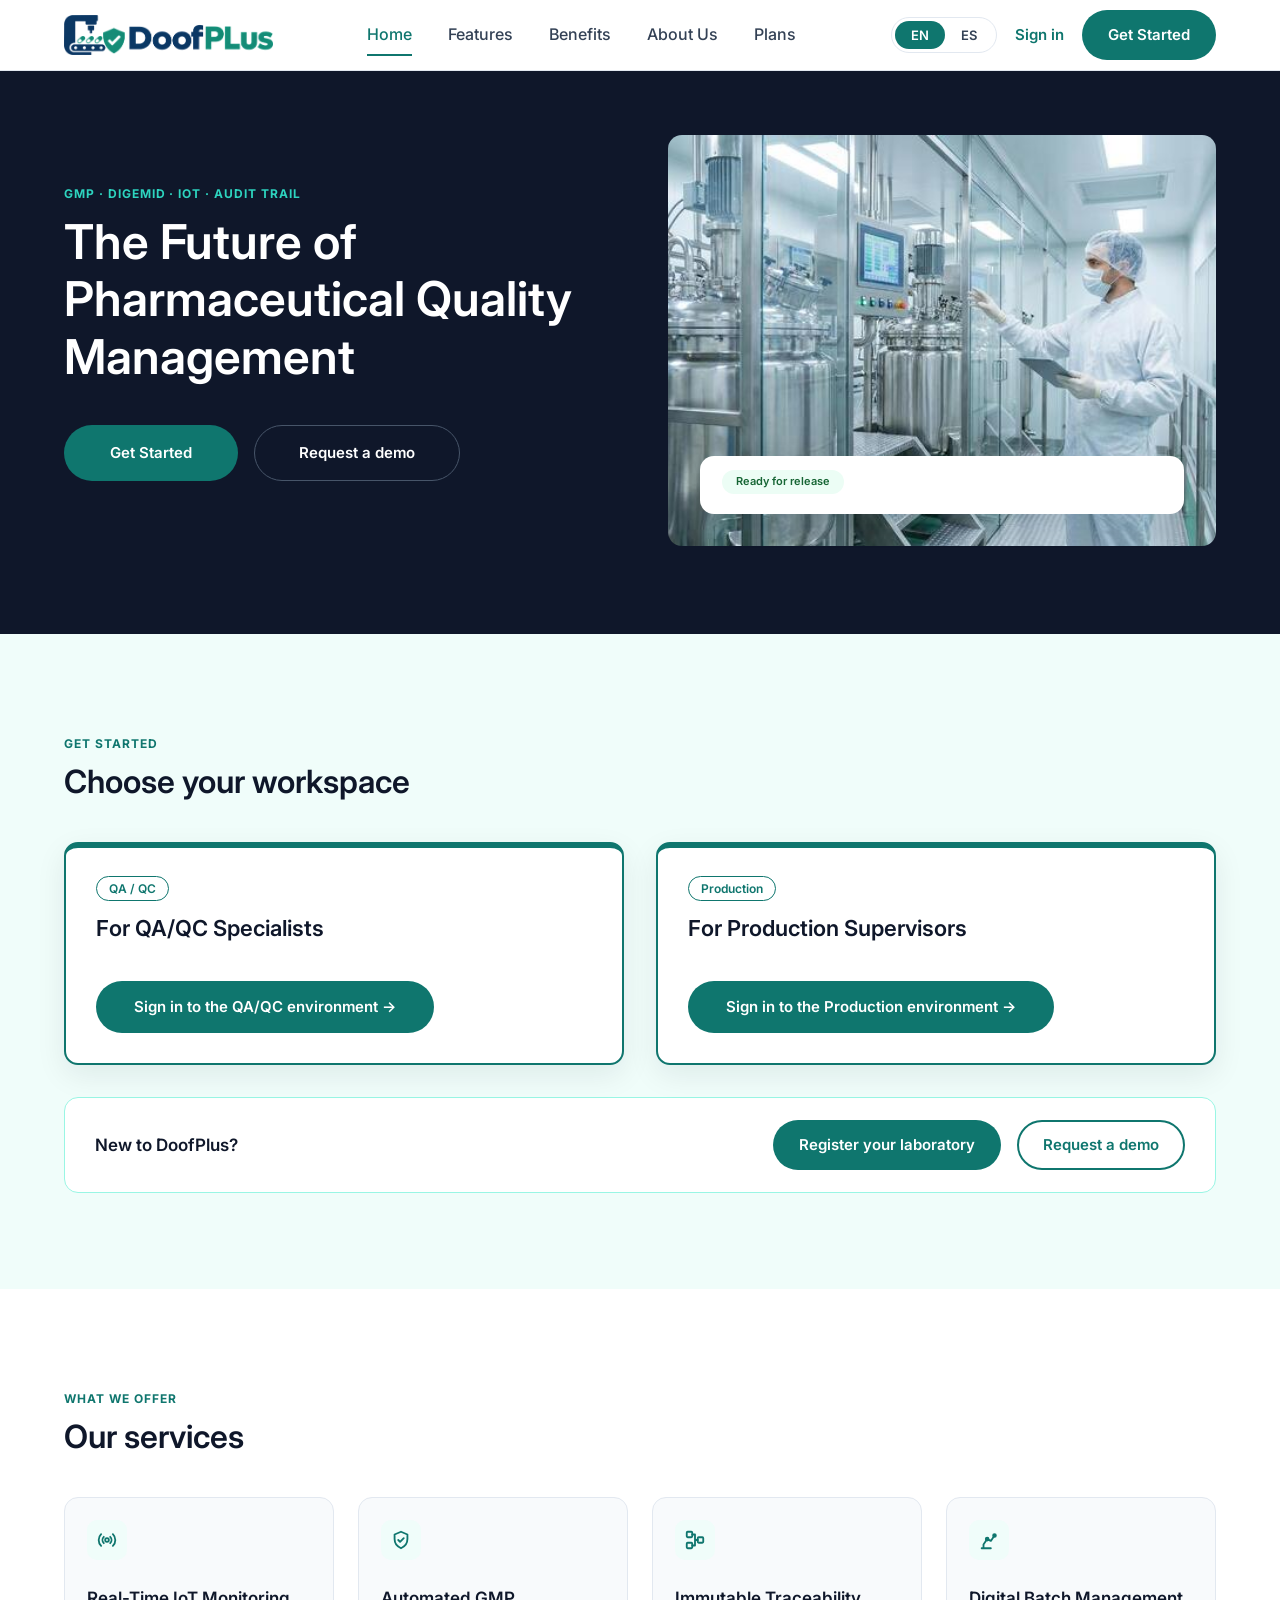
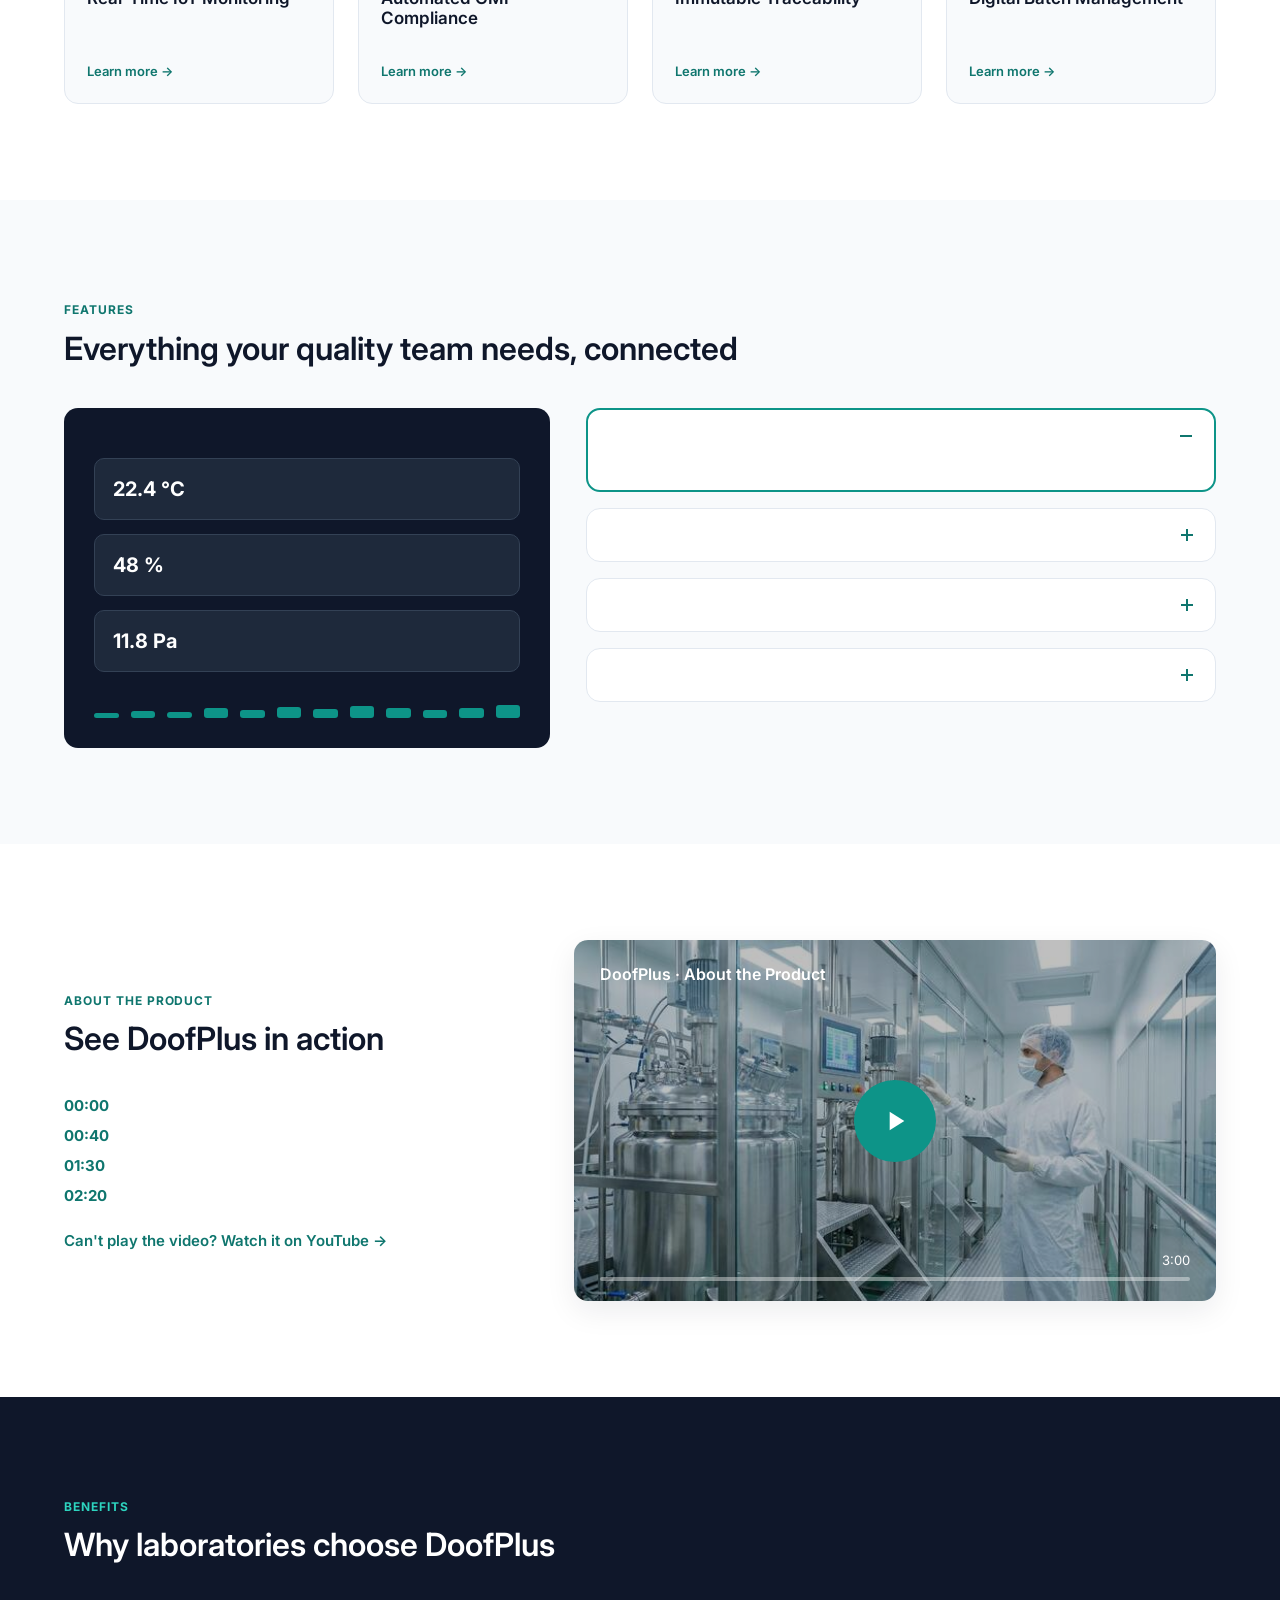
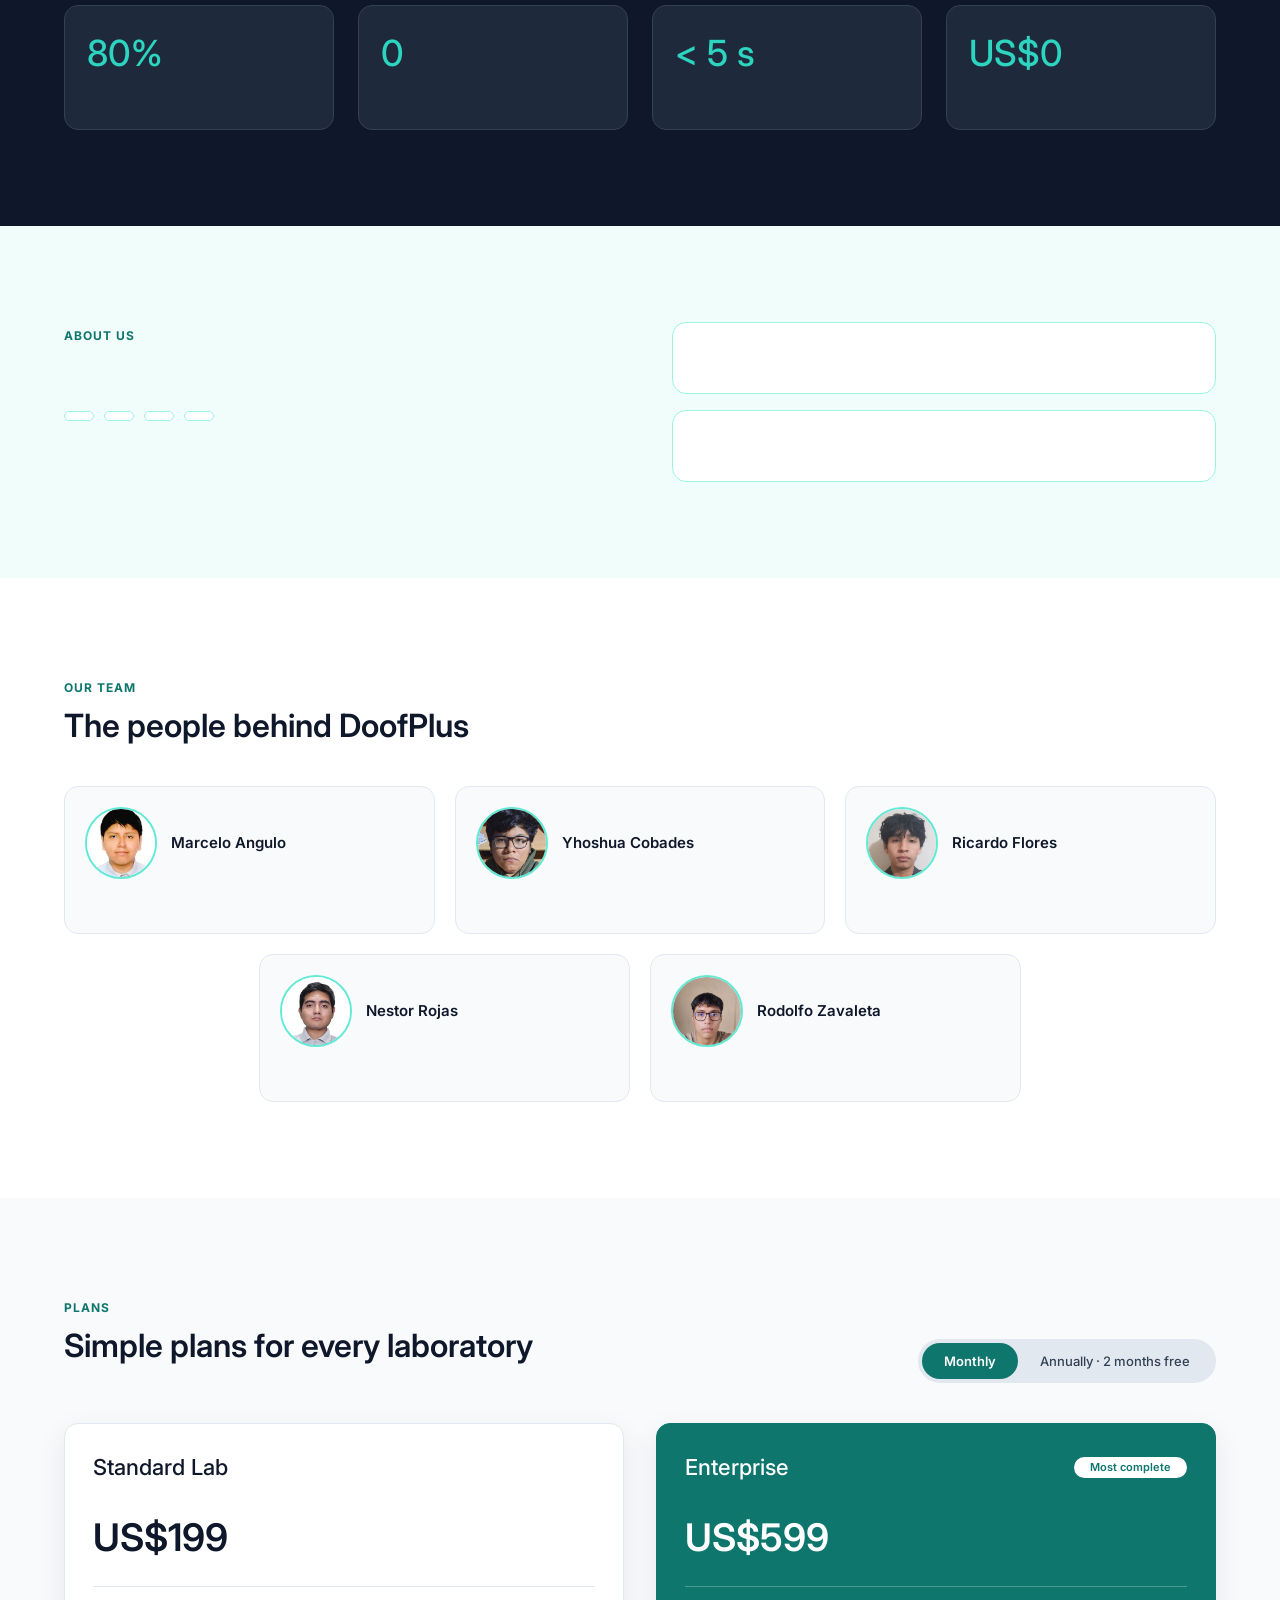
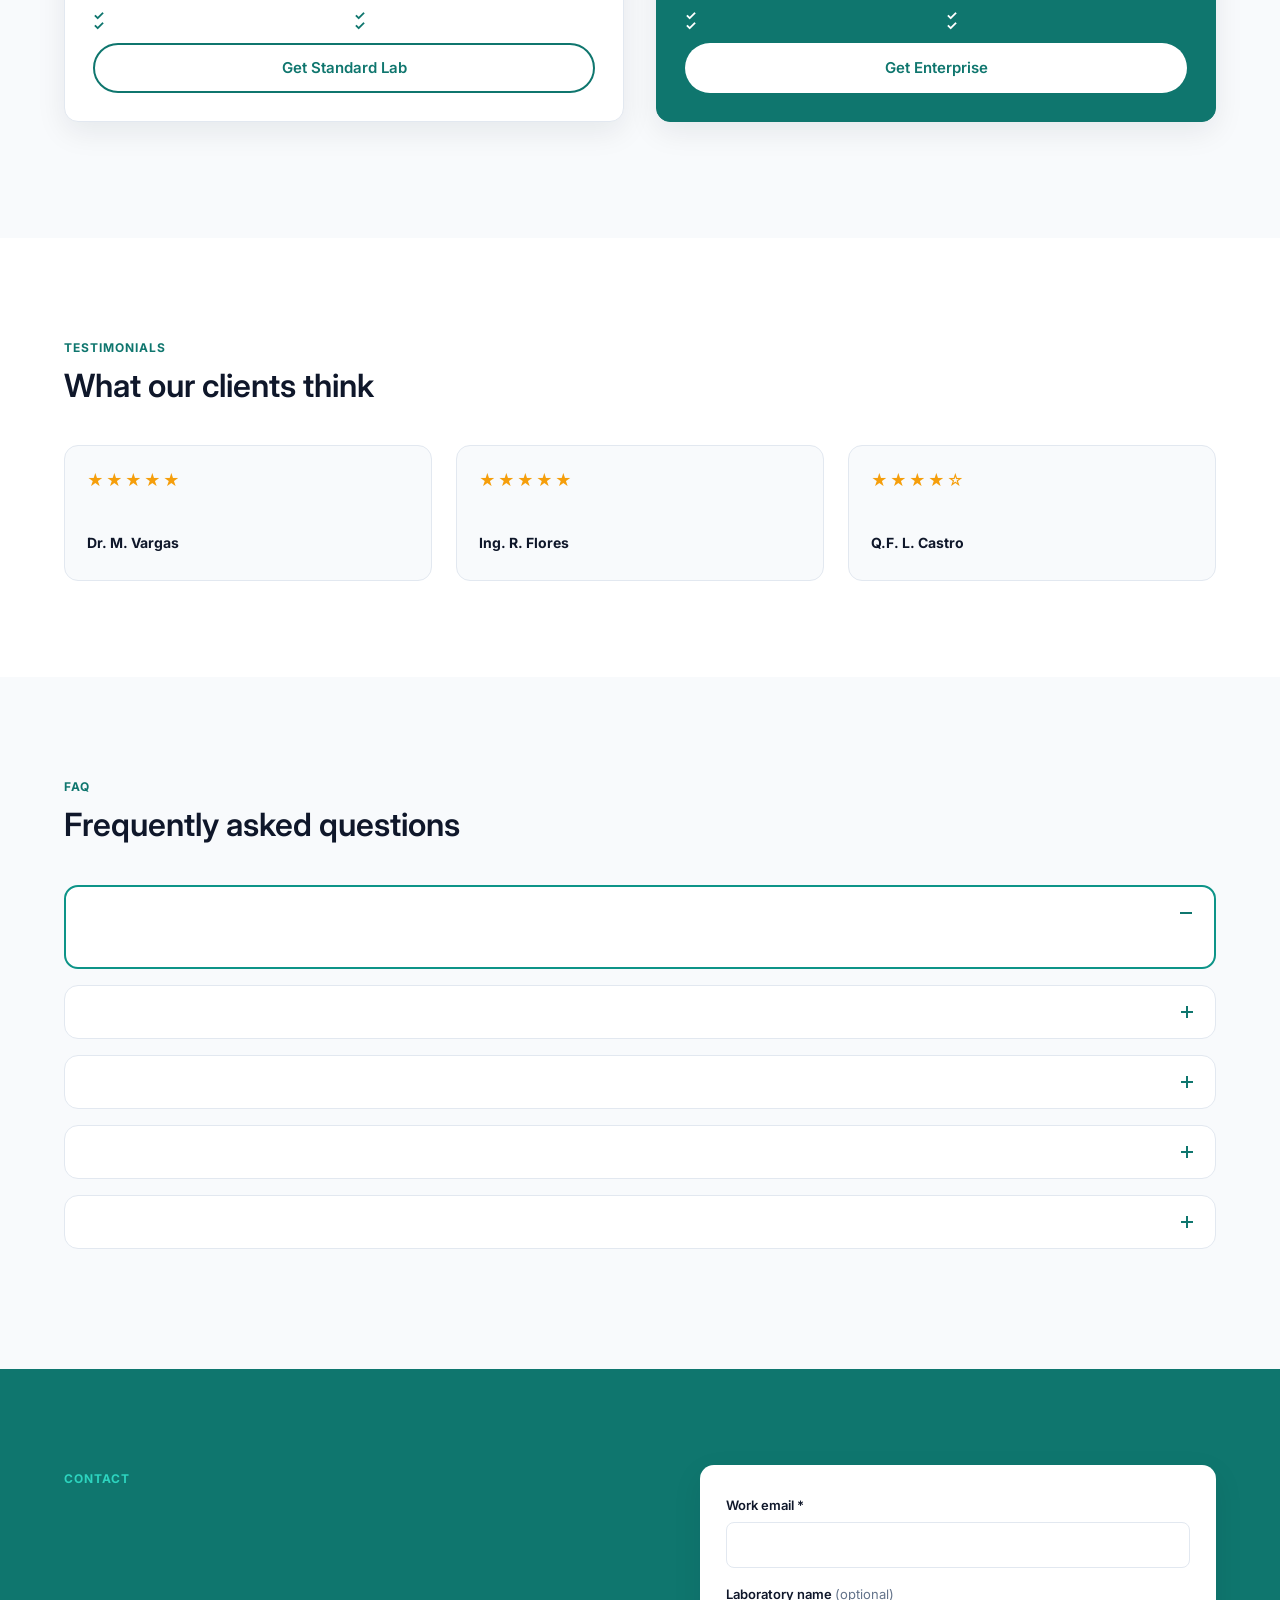
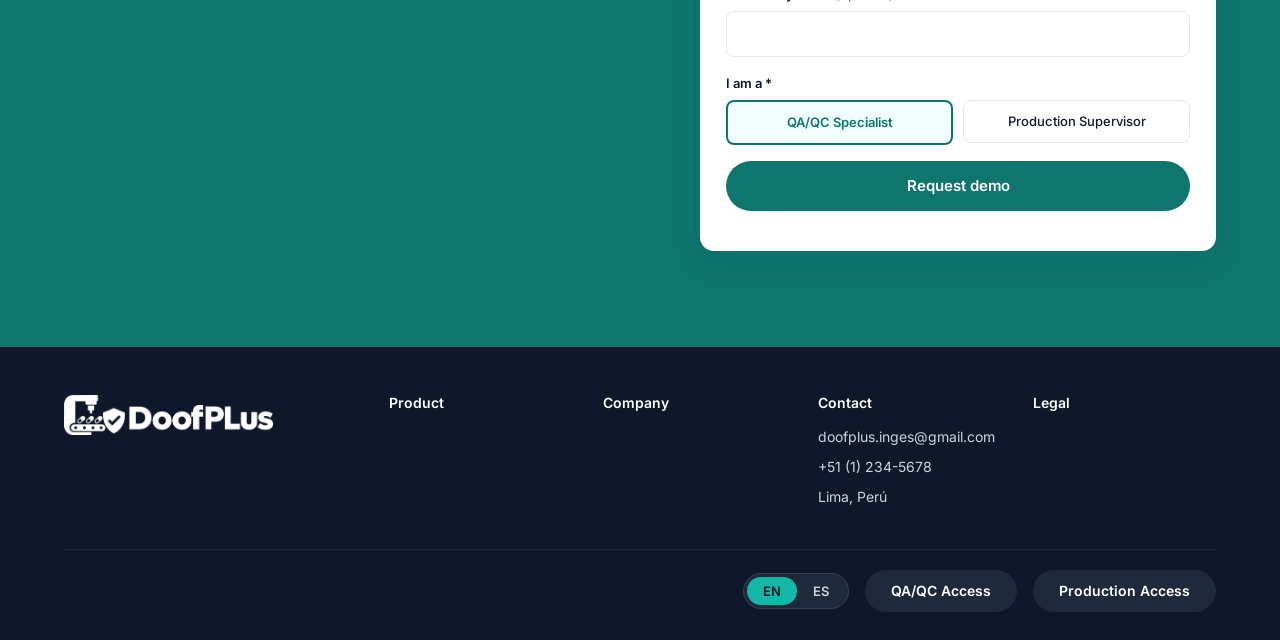
==== commit 2c108541: "feat(a11y): add skip link, SEO meta tags and magnetic call-to-action buttons" ====
--- a/index.html
+++ b/index.html
@@ -1,17 +1,20 @@
 <!DOCTYPE html>
-<html lang="en">
+<html lang="en-US">
 <head>
   <meta charset="UTF-8">
   <meta name="viewport" content="width=device-width, initial-scale=1.0">
-  <meta name="description" content="DoofPlus centralizes quality documentation, batch traceability, deviations and IoT data for pharmaceutical laboratories.">
+  <meta name="description" content="DoofPlus centralizes quality documentation, batch traceability, deviations and IoT data for pharmaceutical laboratories in one platform.">
+  <meta name="keywords" content="DoofPlus, pharmaceutical quality management, GMP, BPM, DIGEMID, batch traceability, IoT, audit trail, QA/QC, SaaS">
+  <meta name="author" content="IngesCompany">
   <title data-i18n="meta.home">DoofPlus - Pharmaceutical Quality Management</title>
   <link rel="icon" href="favicon.ico" sizes="any">
   <link rel="preconnect" href="https://fonts.googleapis.com">
   <link rel="preconnect" href="https://fonts.gstatic.com" crossorigin>
   <link href="https://fonts.googleapis.com/css2?family=Inter:wght@400;500;600;700&display=swap" rel="stylesheet">
-  <link rel="stylesheet" href="public/assets/styles/style.css">
+  <link rel="stylesheet" href="public/assets/styles/main.css">
 </head>
 <body>
+<a class="skip-link" href="#main" data-i18n="nav.skip">Skip to main content</a>
 <!-- Header: brand, section navigation, language switcher and segment access -->
 <header class="navbar">
   <div class="container navbar-inner">
@@ -35,12 +38,12 @@
         <button class="lang-btn" type="button" data-lang="es">ES</button>
       </div>
       <a href="#workspace" class="link-teal" data-i18n="nav.sign_in">Sign in</a>
-      <a href="#workspace" class="btn btn-primary" data-i18n="nav.get_started">Get Started</a>
+      <a href="#workspace" data-magnetic class="btn btn-primary" data-i18n="nav.get_started">Get Started</a>
     </div>
   </div>
 </header>
 
-<main>
+<main id="main">
   <!-- Hero: value proposition -->
   <section class="hero section-dark" id="home">
     <div class="container hero-grid">
@@ -49,8 +52,8 @@
         <h1 data-i18n="hero.title">The Future of Pharmaceutical Quality Management</h1>
         <p class="hero-subtitle" data-i18n="hero.subtitle"></p>
         <div class="hero-buttons">
-          <a href="#workspace" class="btn btn-primary btn-lg" data-i18n="hero.cta_start">Get Started</a>
-          <a href="demo.html" class="btn btn-ghost-light btn-lg" data-i18n="hero.cta_demo">Request a demo</a>
+          <a href="#workspace" data-magnetic class="btn btn-primary btn-lg" data-i18n="hero.cta_start">Get Started</a>
+          <a href="demo.html" data-magnetic class="btn btn-ghost-light btn-lg" data-i18n="hero.cta_demo">Request a demo</a>
         </div>
         <p class="hero-trust" data-i18n="hero.trust"></p>
       </div>
@@ -77,13 +80,13 @@
           <span class="pill" data-i18n="workspace.qa_tag">QA / QC</span>
           <h3 data-i18n="workspace.qa_title">For QA/QC Specialists</h3>
           <p data-i18n="workspace.qa_text"></p>
-          <a href="#" class="btn btn-primary" data-app-segment="qa" data-i18n="workspace.qa_cta">Sign in to the QA/QC environment →</a>
+          <a href="#" data-magnetic class="btn btn-primary" data-app-segment="qa" data-i18n="workspace.qa_cta">Sign in to the QA/QC environment →</a>
         </article>
         <article class="segment-card">
           <span class="pill" data-i18n="workspace.prod_tag">Production</span>
           <h3 data-i18n="workspace.prod_title">For Production Supervisors</h3>
           <p data-i18n="workspace.prod_text"></p>
-          <a href="#" class="btn btn-primary" data-app-segment="production" data-i18n="workspace.prod_cta">Sign in to the Production environment →</a>
+          <a href="#" data-magnetic class="btn btn-primary" data-app-segment="production" data-i18n="workspace.prod_cta">Sign in to the Production environment →</a>
         </article>
       </div>
 
@@ -93,7 +96,7 @@
           <p data-i18n="workspace.new_text"></p>
         </div>
         <div class="new-banner-actions">
-          <a href="#" class="btn btn-primary" data-app-segment="register" data-i18n="workspace.register">Register your laboratory</a>
+          <a href="#" data-magnetic class="btn btn-primary" data-app-segment="register" data-i18n="workspace.register">Register your laboratory</a>
           <a href="demo.html" class="btn btn-outline" data-i18n="workspace.demo">Request a demo</a>
         </div>
       </div>
@@ -326,7 +329,7 @@
             <li data-i18n="plans.standard_f3"></li>
             <li data-i18n="plans.standard_f4"></li>
           </ul>
-          <a href="demo.html" class="btn btn-outline btn-block" data-i18n="plans.standard_cta">Get Standard Lab</a>
+          <a href="demo.html" data-magnetic class="btn btn-outline btn-block" data-i18n="plans.standard_cta">Get Standard Lab</a>
         </article>
         <article class="plan-card plan-featured">
           <div class="plan-title-row"><h3 data-i18n="plans.enterprise_name">Enterprise</h3><span class="plan-badge" data-i18n="plans.enterprise_badge">Most complete</span></div>
@@ -339,7 +342,7 @@
             <li data-i18n="plans.enterprise_f3"></li>
             <li data-i18n="plans.enterprise_f4"></li>
           </ul>
-          <a href="demo.html" class="btn btn-white btn-block" data-i18n="plans.enterprise_cta">Get Enterprise</a>
+          <a href="demo.html" data-magnetic class="btn btn-white btn-block" data-i18n="plans.enterprise_cta">Get Enterprise</a>
         </article>
       </div>
       <p class="plans-note" data-i18n="plans.note"></p>
@@ -430,7 +433,7 @@
             <label class="segment-option"><input type="radio" name="segment" value="production"><span data-i18n="form.prod">Production Supervisor</span></label>
           </div>
         </fieldset>
-        <button type="submit" class="btn btn-primary btn-block" data-i18n="form.submit">Request demo</button>
+        <button type="submit" data-magnetic class="btn btn-primary btn-block" data-i18n="form.submit">Request demo</button>
         <p class="form-note" data-i18n="form.disclaimer"></p>
       </form>
     </div>
@@ -483,8 +486,6 @@
   </div>
 </footer>
 
-<script src="public/assets/scripts/translations/en.js"></script>
-<script src="public/assets/scripts/translations/es.js"></script>
-<script src="public/assets/scripts/main.js"></script>
+<script type="module" src="public/assets/scripts/main.js"></script>
 </body>
 </html>
--- a/public/assets/styles/main.css
+++ b/public/assets/styles/main.css
@@ -0,0 +1,9 @@
+/* Entry stylesheet: imports every module in cascade order. */
+@import url("./variables.css");
+@import url("./reset.css");
+@import url("./layout.css");
+@import url("./components.css");
+@import url("./sections.css");
+@import url("./pages.css");
+@import url("./cursor.css");
+@import url("./responsive.css");
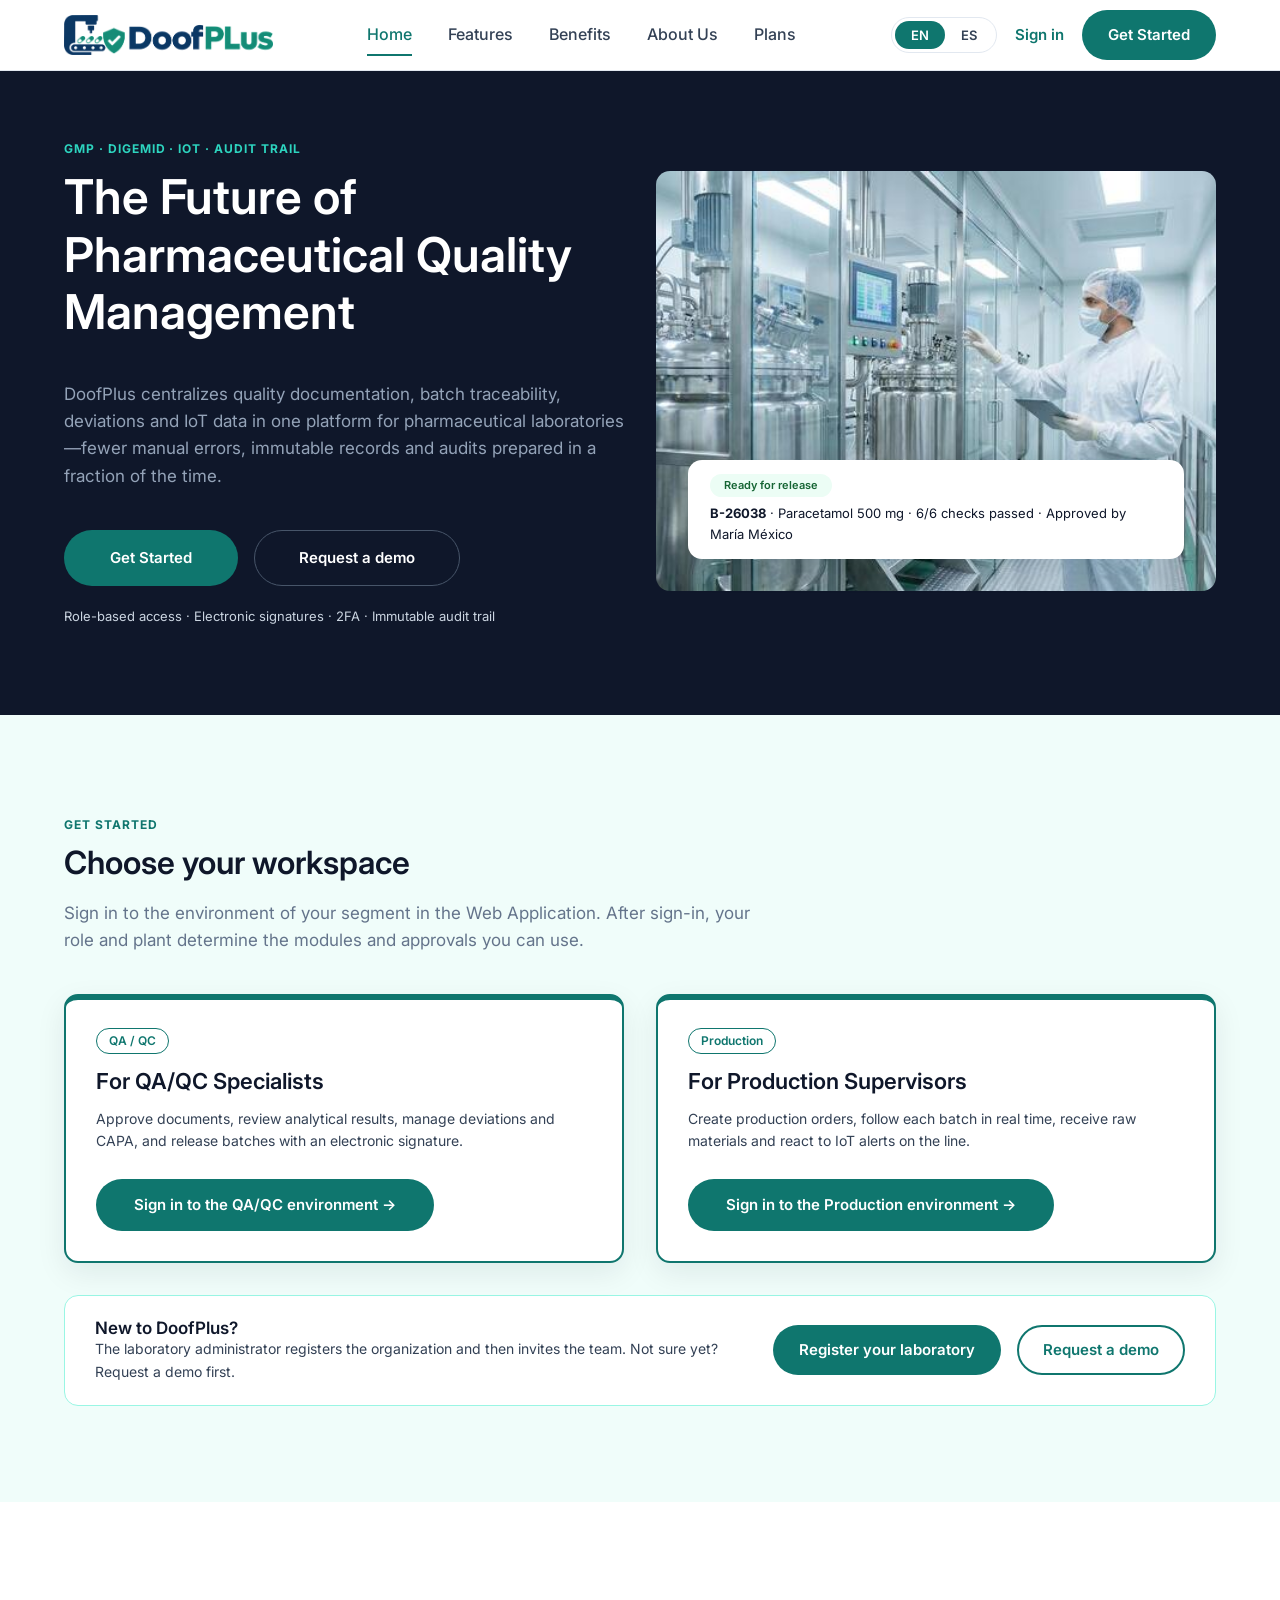
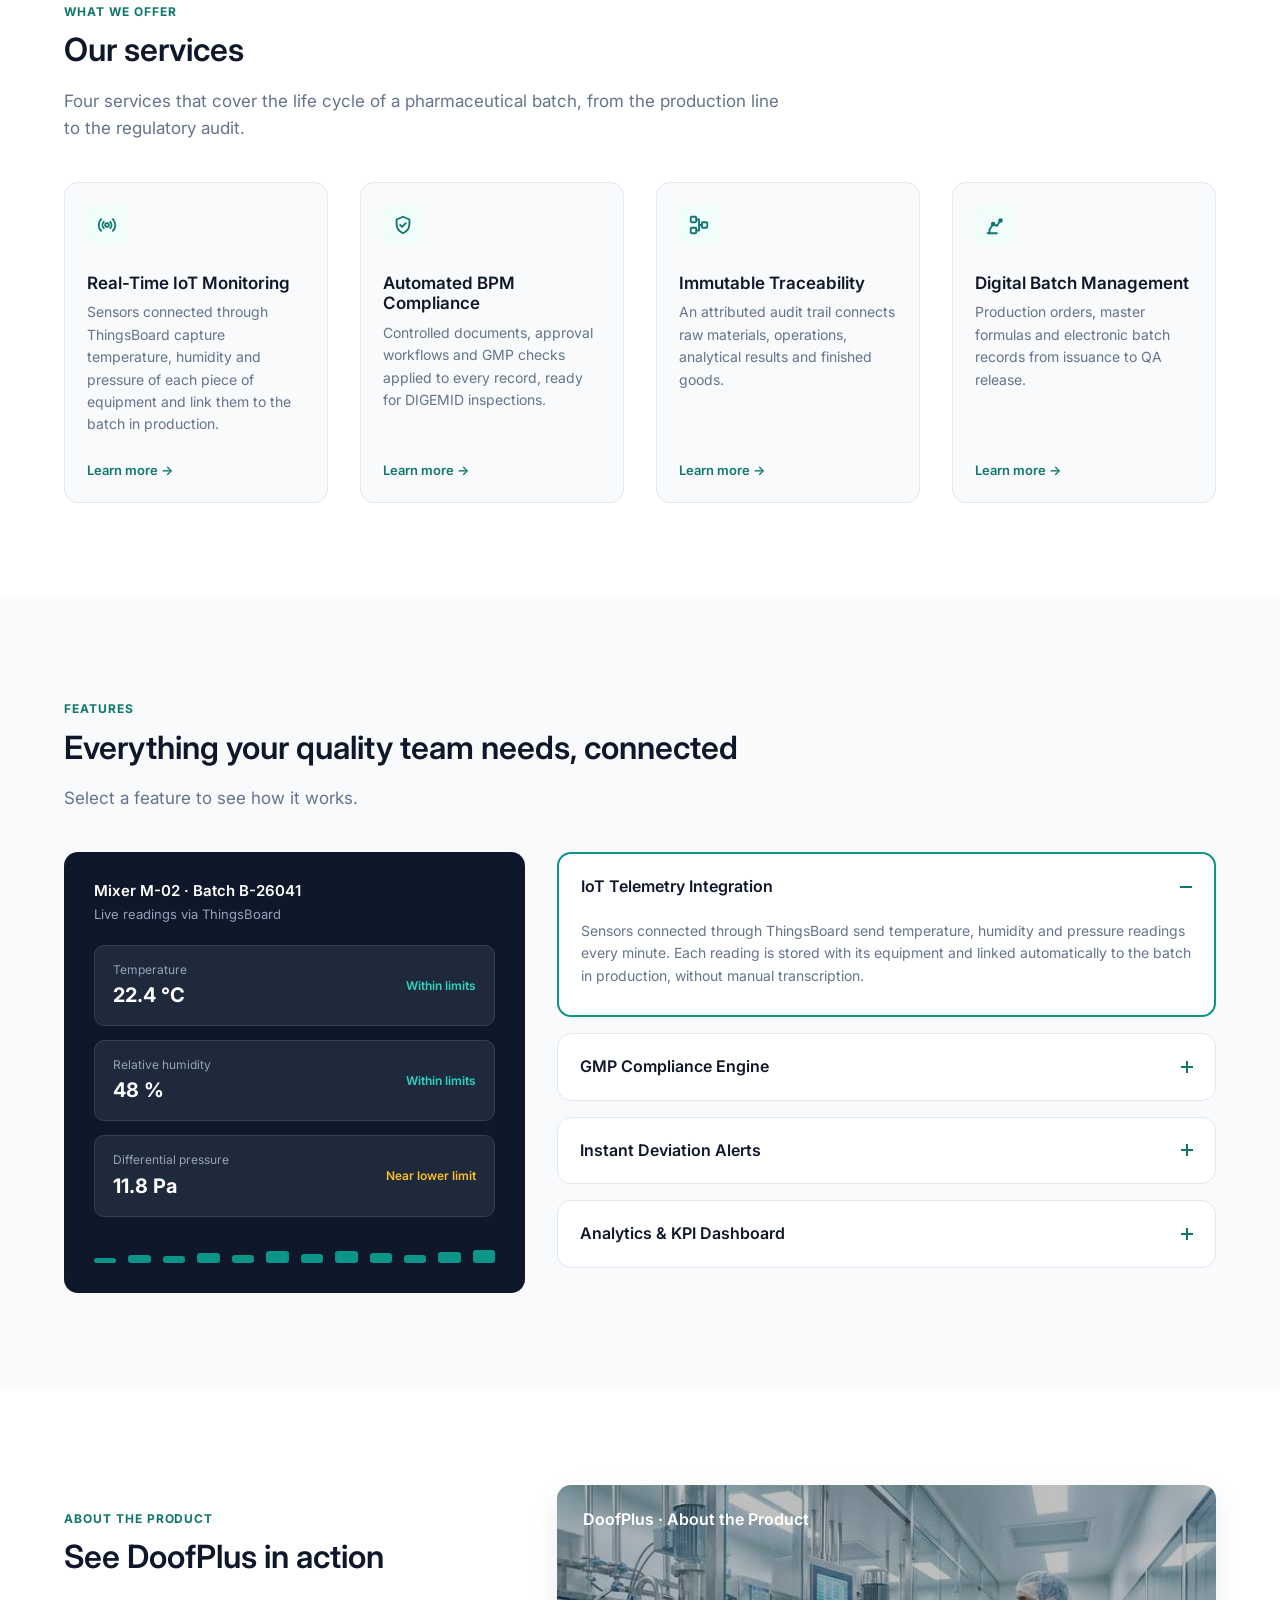
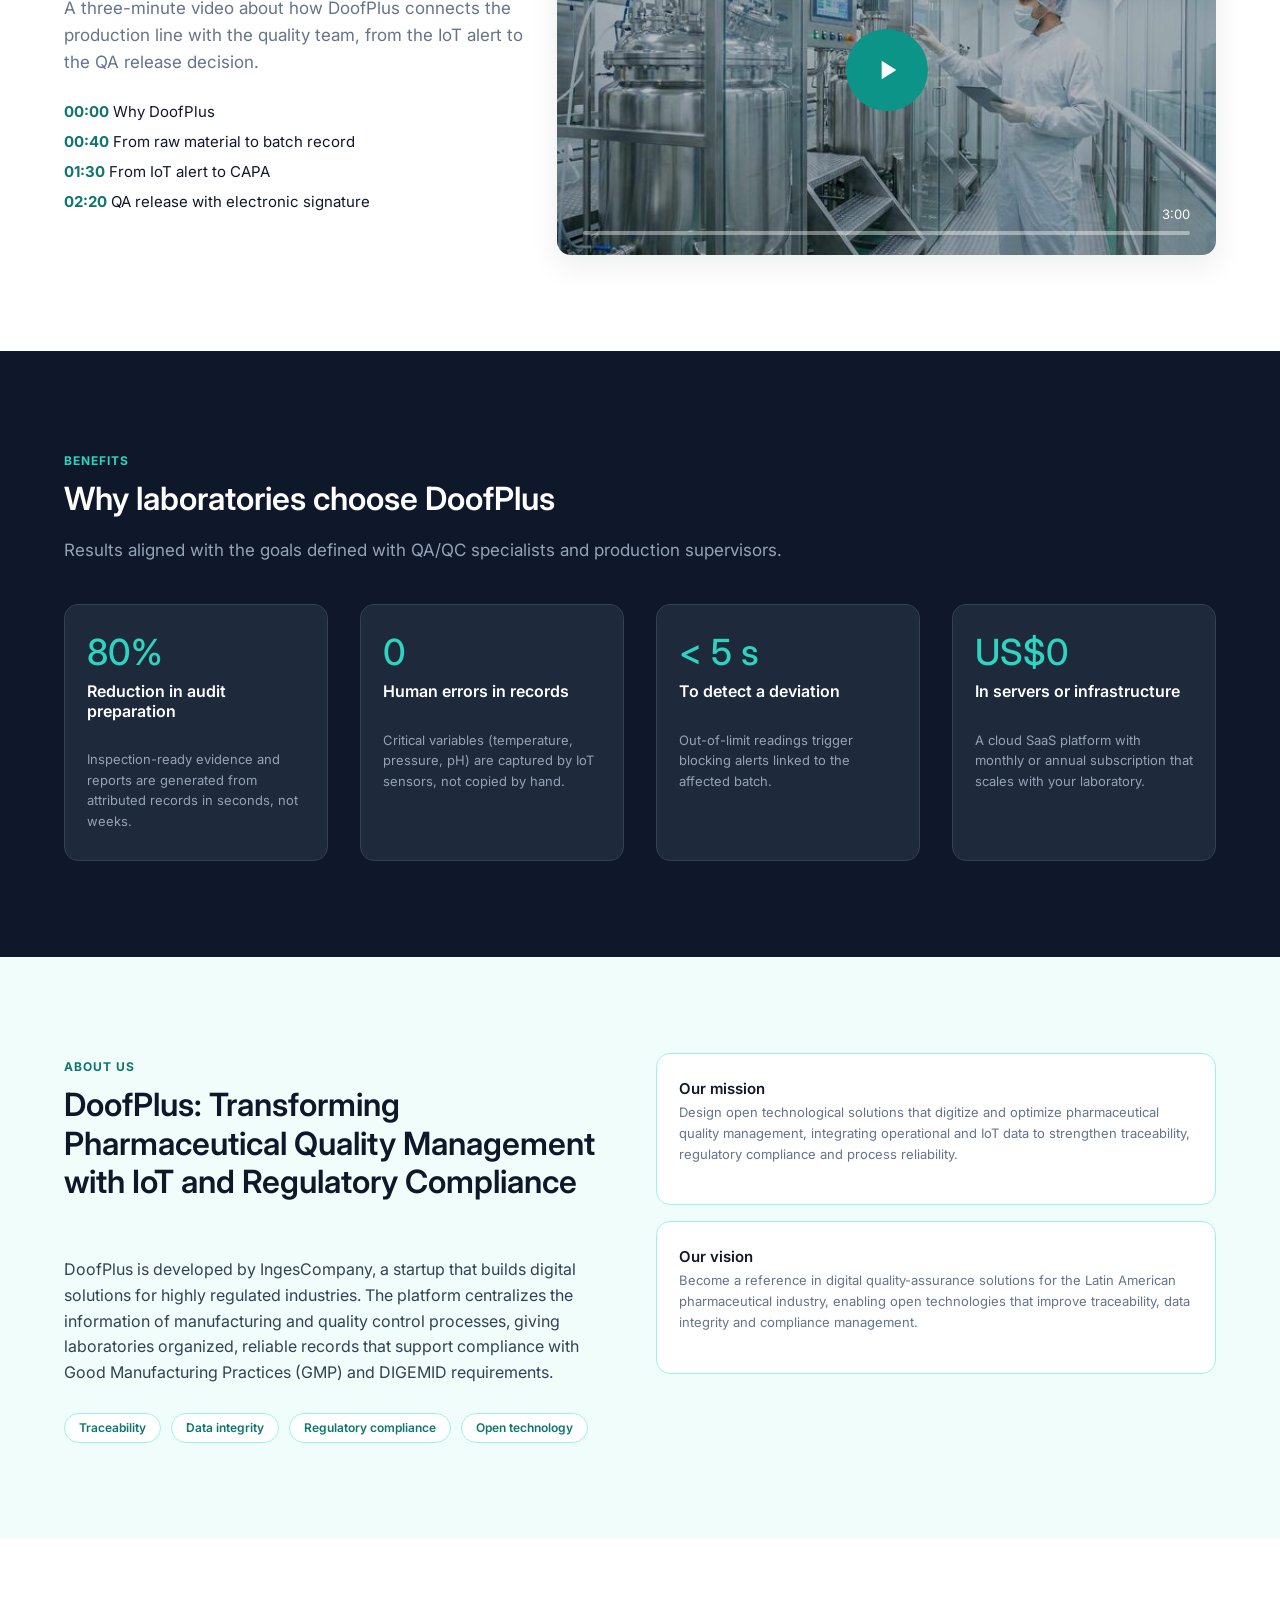
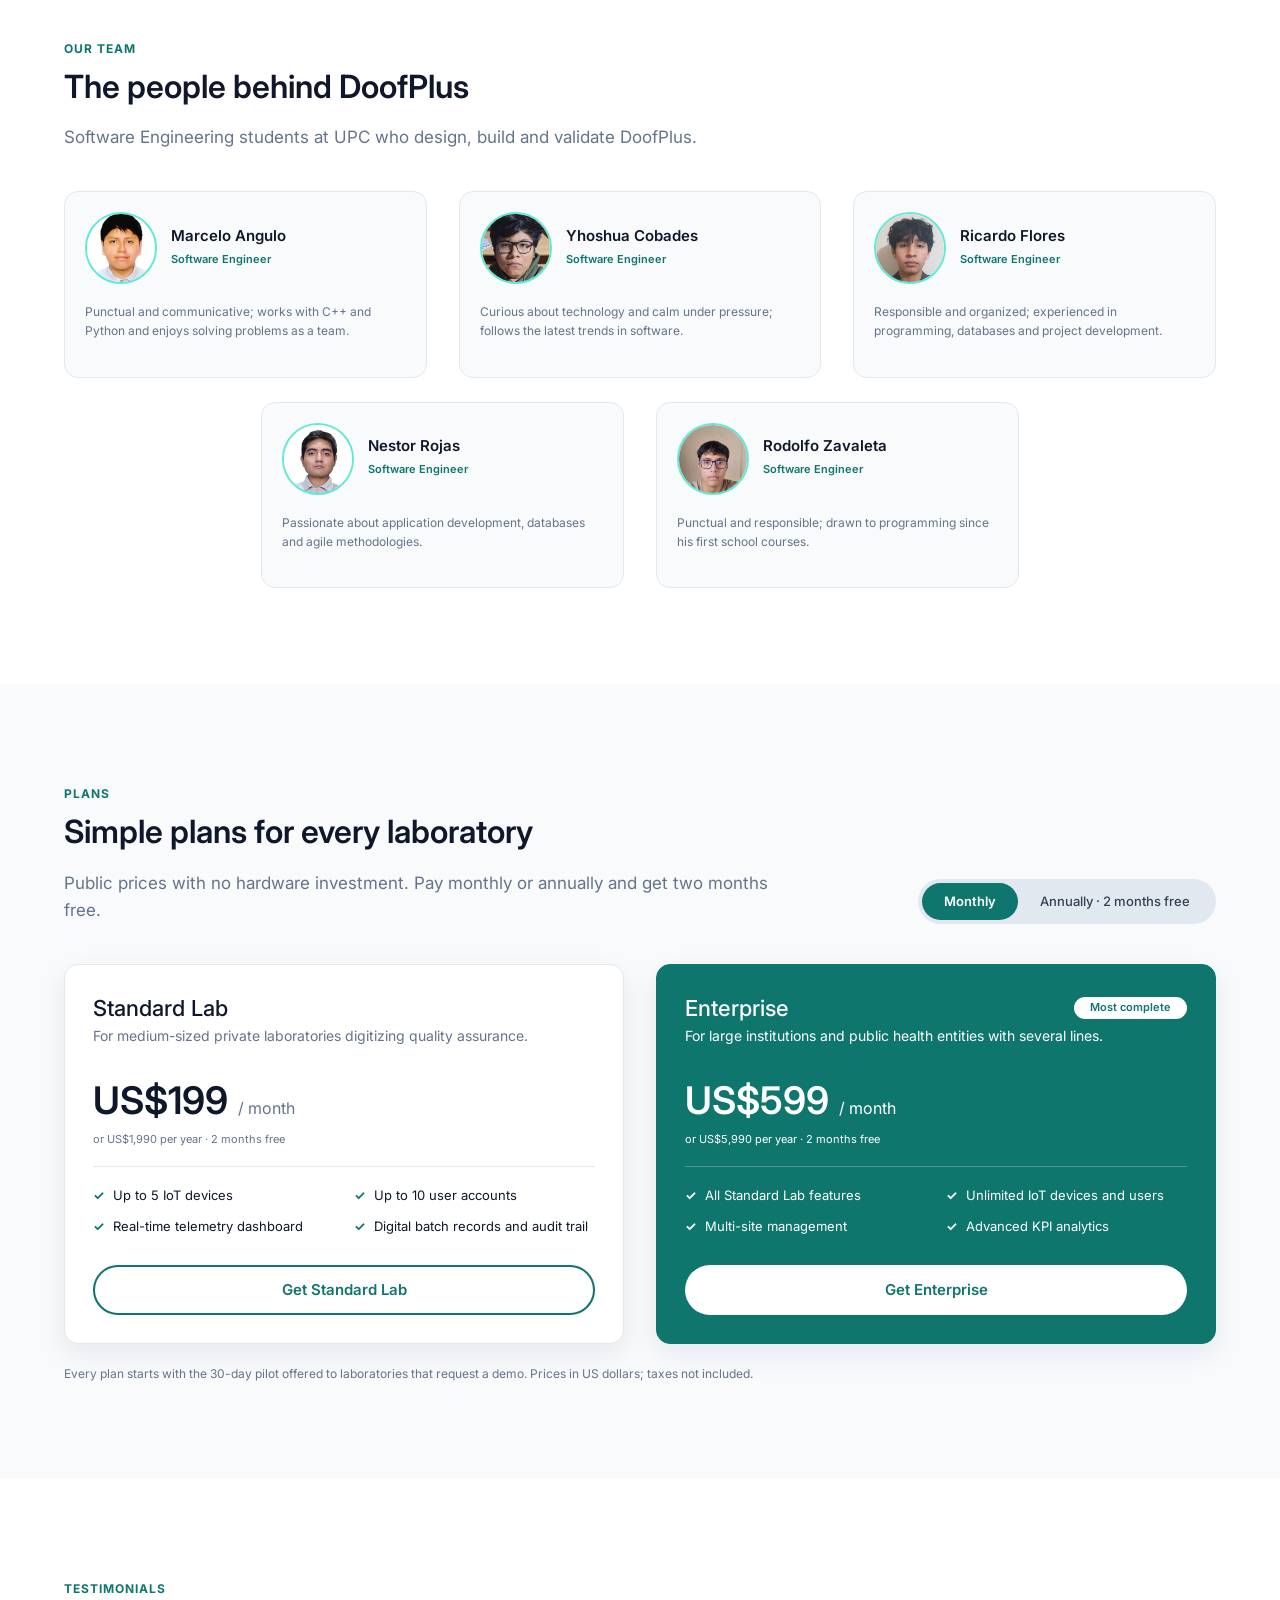
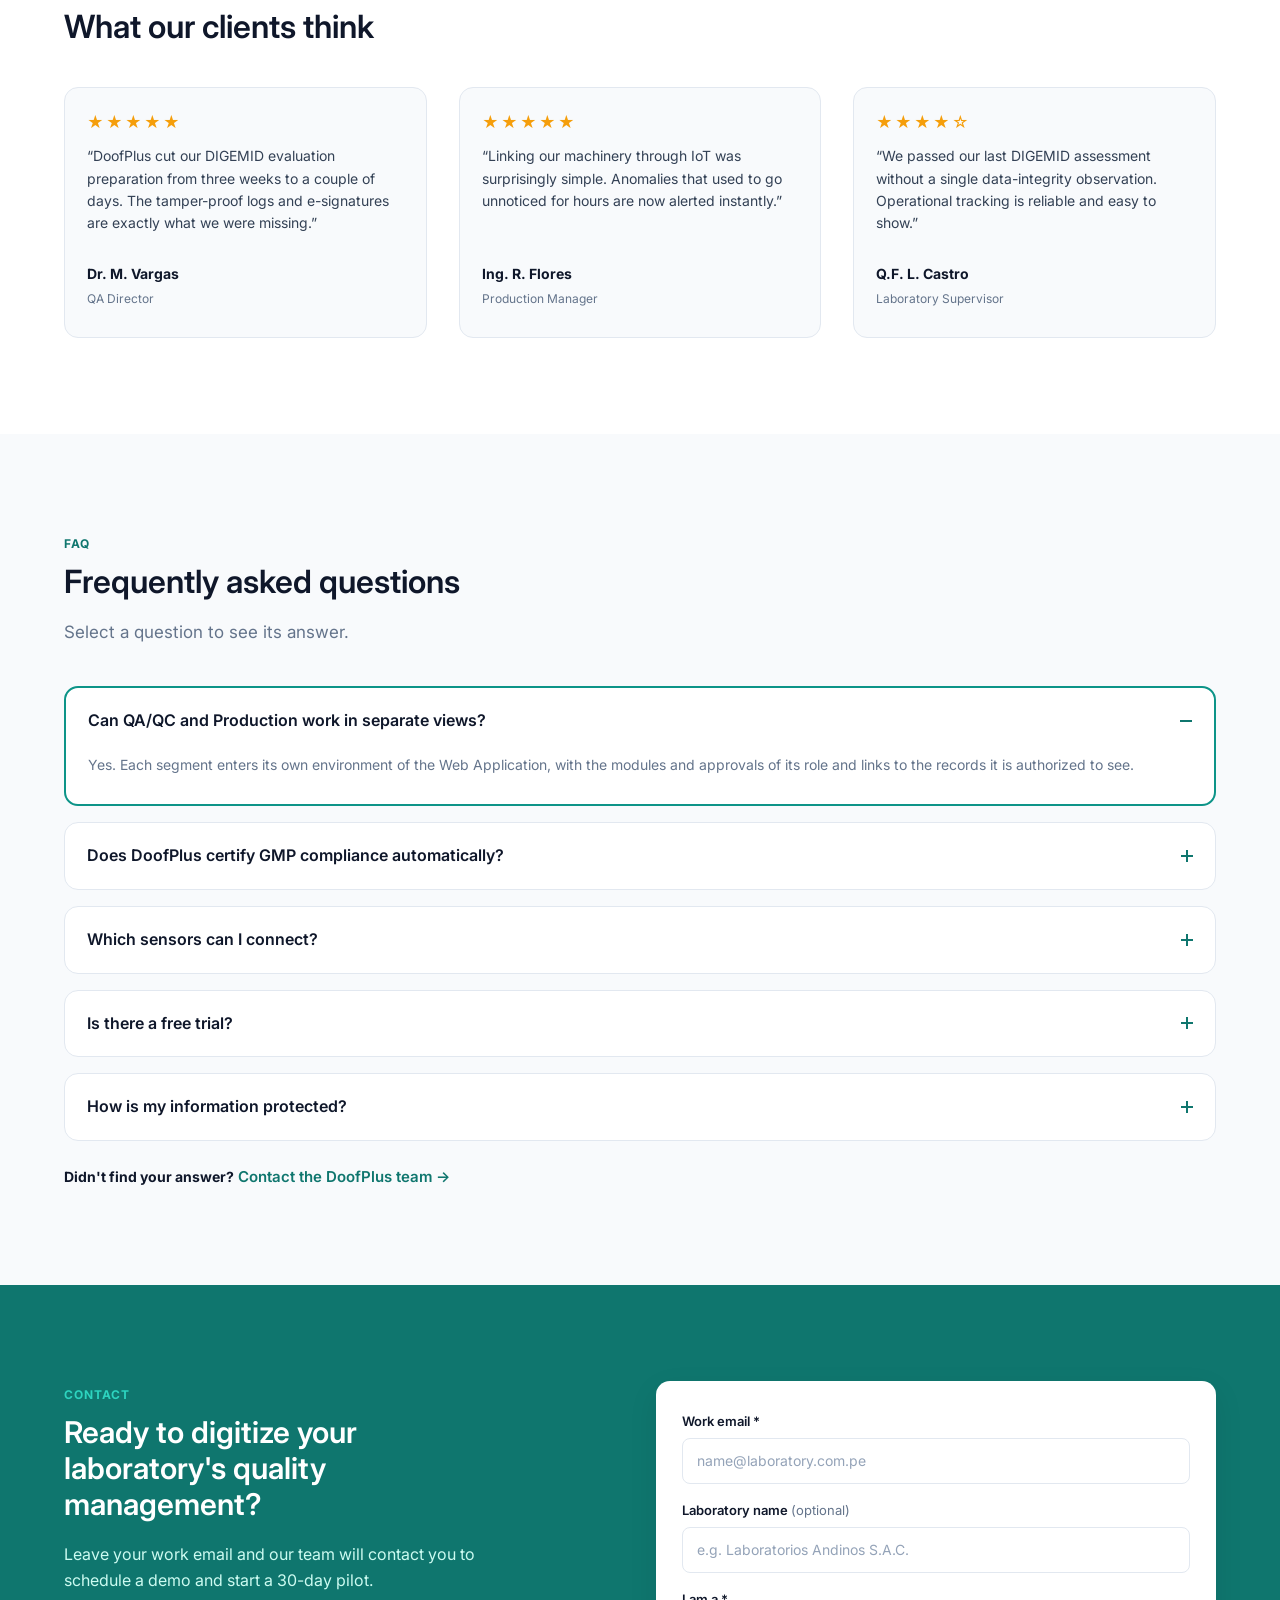
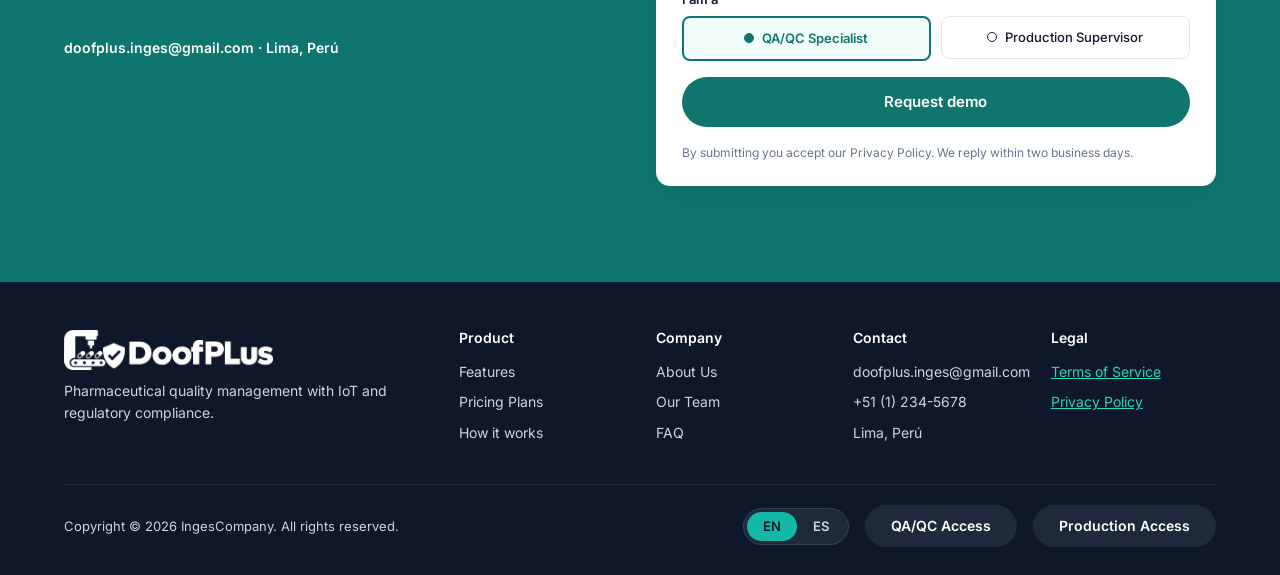
==== commit aeba7c37: "Merge branch 'feature/mobile-layout' into develop" ====
--- a/index.html
+++ b/index.html
@@ -20,11 +20,7 @@
   <div class="container navbar-inner">
     <a href="#home" class="brand"><img src="public/assets/images/doofplus-logo.png" alt="DoofPlus" class="brand-logo"></a>
 
-    <button class="menu-toggle" type="button" aria-expanded="false" aria-controls="main-nav" data-i18n-aria="nav.menu">
-      <span></span><span></span><span></span>
-    </button>
-
-    <nav class="nav-links" id="main-nav">
+    <nav class="nav-links" aria-label="Main">
       <a href="#home" class="active" data-i18n="nav.home">Home</a>
       <a href="#features" data-i18n="nav.features">Features</a>
       <a href="#benefits" data-i18n="nav.benefits">Benefits</a>
@@ -37,8 +33,29 @@
         <button class="lang-btn active" type="button" data-lang="en">EN</button>
         <button class="lang-btn" type="button" data-lang="es">ES</button>
       </div>
-      <a href="#workspace" class="link-teal" data-i18n="nav.sign_in">Sign in</a>
-      <a href="#workspace" data-magnetic class="btn btn-primary" data-i18n="nav.get_started">Get Started</a>
+      <a href="#workspace" class="link-teal desktop-only" data-i18n="nav.sign_in">Sign in</a>
+      <a href="#workspace" data-magnetic class="btn btn-primary desktop-only" data-i18n="nav.get_started">Get Started</a>
+      <button class="menu-toggle" type="button" aria-expanded="false" aria-controls="mobile-menu" data-i18n-aria="nav.menu">
+        <span></span><span></span><span></span>
+      </button>
+    </div>
+  </div>
+
+  <!-- Mobile menu (≤ 900px) -->
+  <div class="mobile-menu" id="mobile-menu" hidden>
+    <nav class="mobile-links" aria-label="Main">
+      <a href="#home" data-i18n="nav.home">Home</a>
+      <a href="#features" data-i18n="nav.features">Features</a>
+      <a href="#benefits" data-i18n="nav.benefits">Benefits</a>
+      <a href="#about" data-i18n="nav.about">About Us</a>
+      <a href="#plans" data-i18n="nav.plans">Plans</a>
+    </nav>
+    <a href="#workspace" class="mobile-sign-in" data-i18n="nav.sign_in">Sign in</a>
+    <a href="#workspace" class="btn btn-primary btn-block btn-lg" data-i18n="nav.get_started">Get Started</a>
+    <a href="demo.html" class="btn btn-ghost-light btn-block btn-lg" data-i18n="hero.cta_demo">Request a demo</a>
+    <div class="lang-switch lang-switch-dark" role="group" aria-label="Language">
+      <button class="lang-btn" type="button" data-lang="en">EN</button>
+      <button class="lang-btn" type="button" data-lang="es">ES</button>
     </div>
   </div>
 </header>
@@ -212,10 +229,19 @@
   <!-- About the Product video -->
   <section class="section" id="product">
     <div class="container product-grid">
-      <div>
+      <div class="product-intro">
         <span class="overline" data-i18n="product.overline">About the product</span>
         <h2 data-i18n="product.title">See DoofPlus in action</h2>
         <p class="section-subtitle" data-i18n="product.subtitle"></p>
+      </div>
+      <div class="video-player">
+        <img src="public/assets/images/pharmaceutical-laboratory.jpg" alt="">
+        <span class="video-title" data-i18n="product.player_title">DoofPlus · About the Product</span>
+        <button class="play-btn" type="button" data-video-play data-i18n-aria="product.play"><svg viewBox="0 0 24 24" aria-hidden="true"><path d="M8 5v14l11-7z"/></svg></button>
+        <span class="video-duration">3:00</span>
+        <span class="video-progress" aria-hidden="true"></span>
+      </div>
+      <div class="product-details">
         <ul class="chapters">
           <li><strong>00:00</strong> <span data-i18n="product.ch1"></span></li>
           <li><strong>00:40</strong> <span data-i18n="product.ch2"></span></li>
@@ -224,13 +250,6 @@
         </ul>
         <a href="#" class="link-teal" data-video-link data-i18n="product.youtube">Can't play the video? Watch it on YouTube →</a>
         <p class="video-soon" hidden data-i18n="product.soon"></p>
-      </div>
-      <div class="video-player">
-        <img src="public/assets/images/pharmaceutical-laboratory.jpg" alt="">
-        <span class="video-title" data-i18n="product.player_title">DoofPlus · About the Product</span>
-        <button class="play-btn" type="button" data-video-play data-i18n-aria="product.play"><svg viewBox="0 0 24 24" aria-hidden="true"><path d="M8 5v14l11-7z"/></svg></button>
-        <span class="video-duration">3:00</span>
-        <span class="video-progress" aria-hidden="true"></span>
       </div>
     </div>
   </section>
@@ -409,11 +428,10 @@
   <!-- Contact: demo request -->
   <section class="section section-teal" id="contact">
     <div class="container contact-grid">
-      <div>
+      <div class="contact-intro">
         <span class="overline overline-light" data-i18n="contact.overline">Contact</span>
         <h2 data-i18n="contact.title"></h2>
         <p class="contact-text" data-i18n="contact.text"></p>
-        <p class="contact-info" data-i18n="contact.info"></p>
       </div>
       <form class="form-card demo-form" novalidate data-redirect="demo.html">
         <div class="form-error" hidden data-i18n="form.error_banner"></div>
@@ -436,6 +454,7 @@
         <button type="submit" data-magnetic class="btn btn-primary btn-block" data-i18n="form.submit">Request demo</button>
         <p class="form-note" data-i18n="form.disclaimer"></p>
       </form>
+      <p class="contact-info" data-i18n="contact.info"></p>
     </div>
   </section>
 </main>
--- a/public/assets/styles/main.css
+++ b/public/assets/styles/main.css
@@ -2,6 +2,7 @@
 @import url("./variables.css");
 @import url("./reset.css");
 @import url("./layout.css");
+@import url("./grid.css");
 @import url("./components.css");
 @import url("./sections.css");
 @import url("./pages.css");
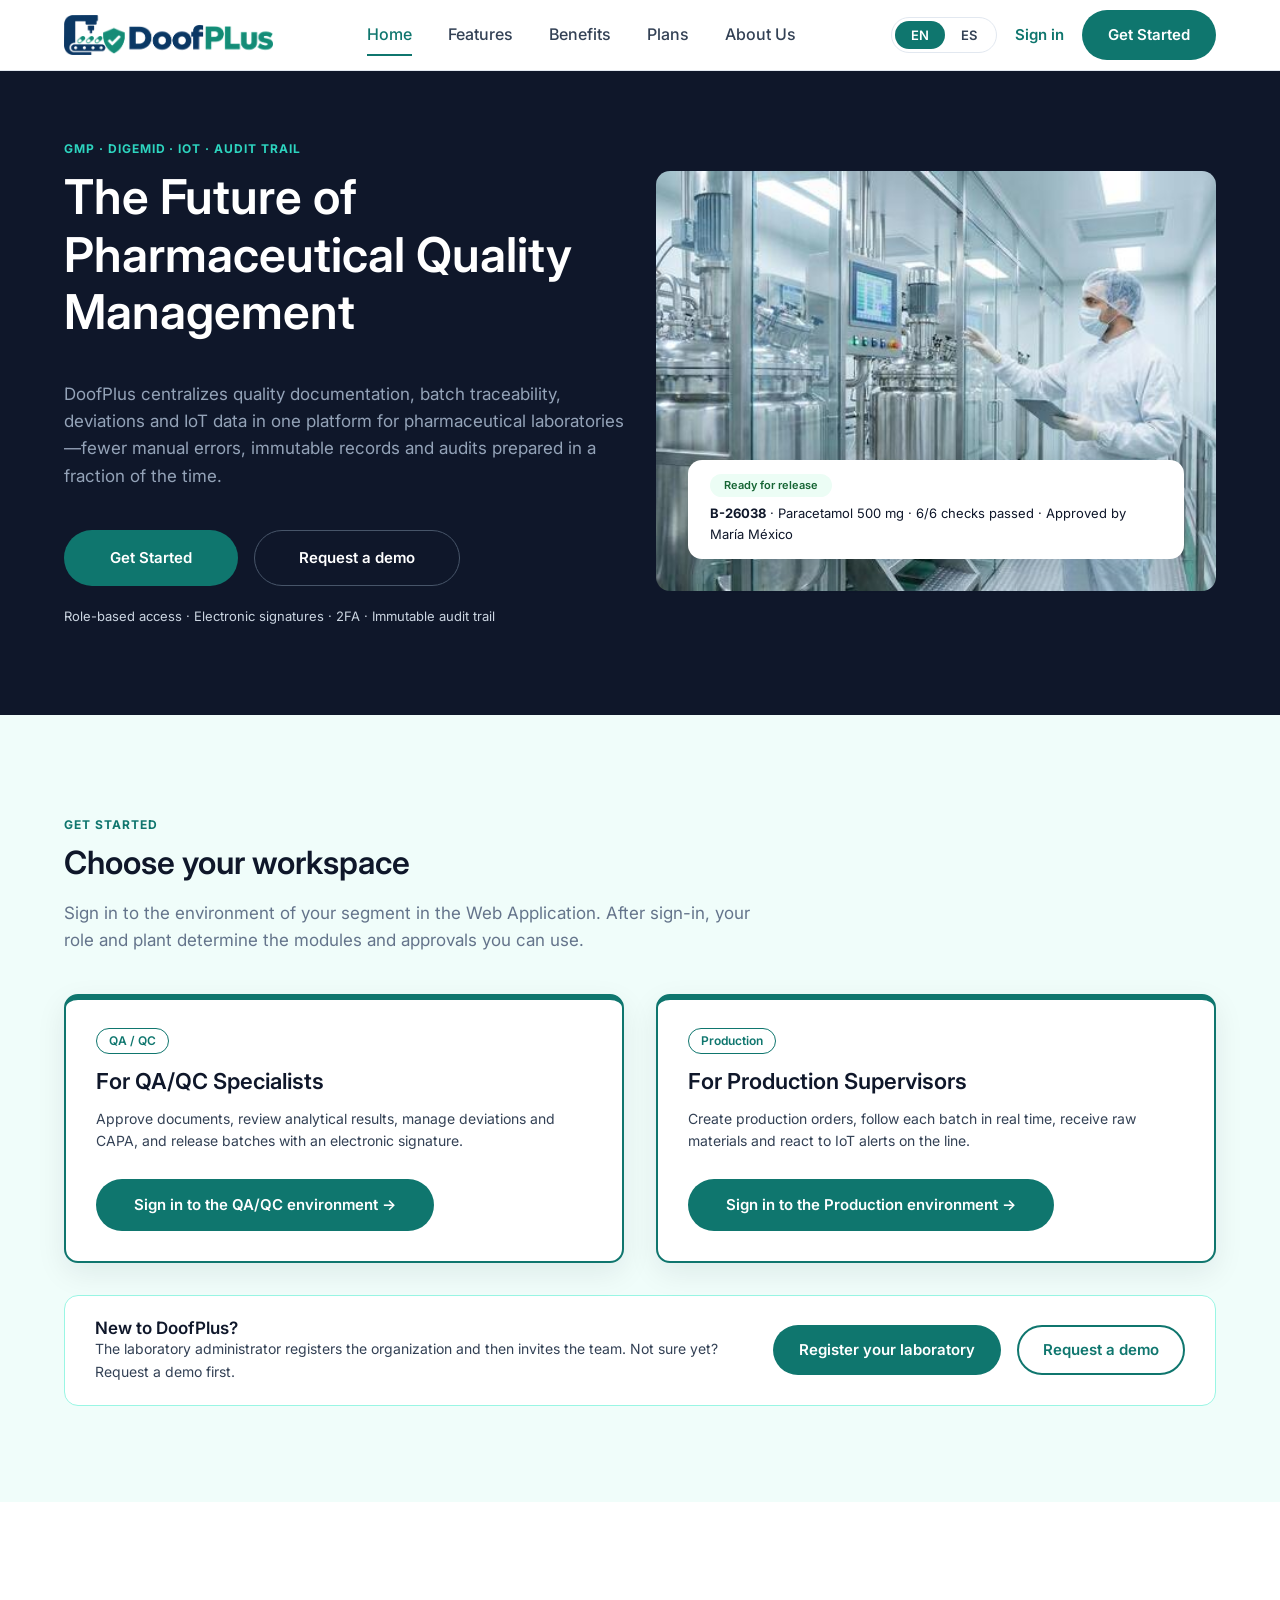
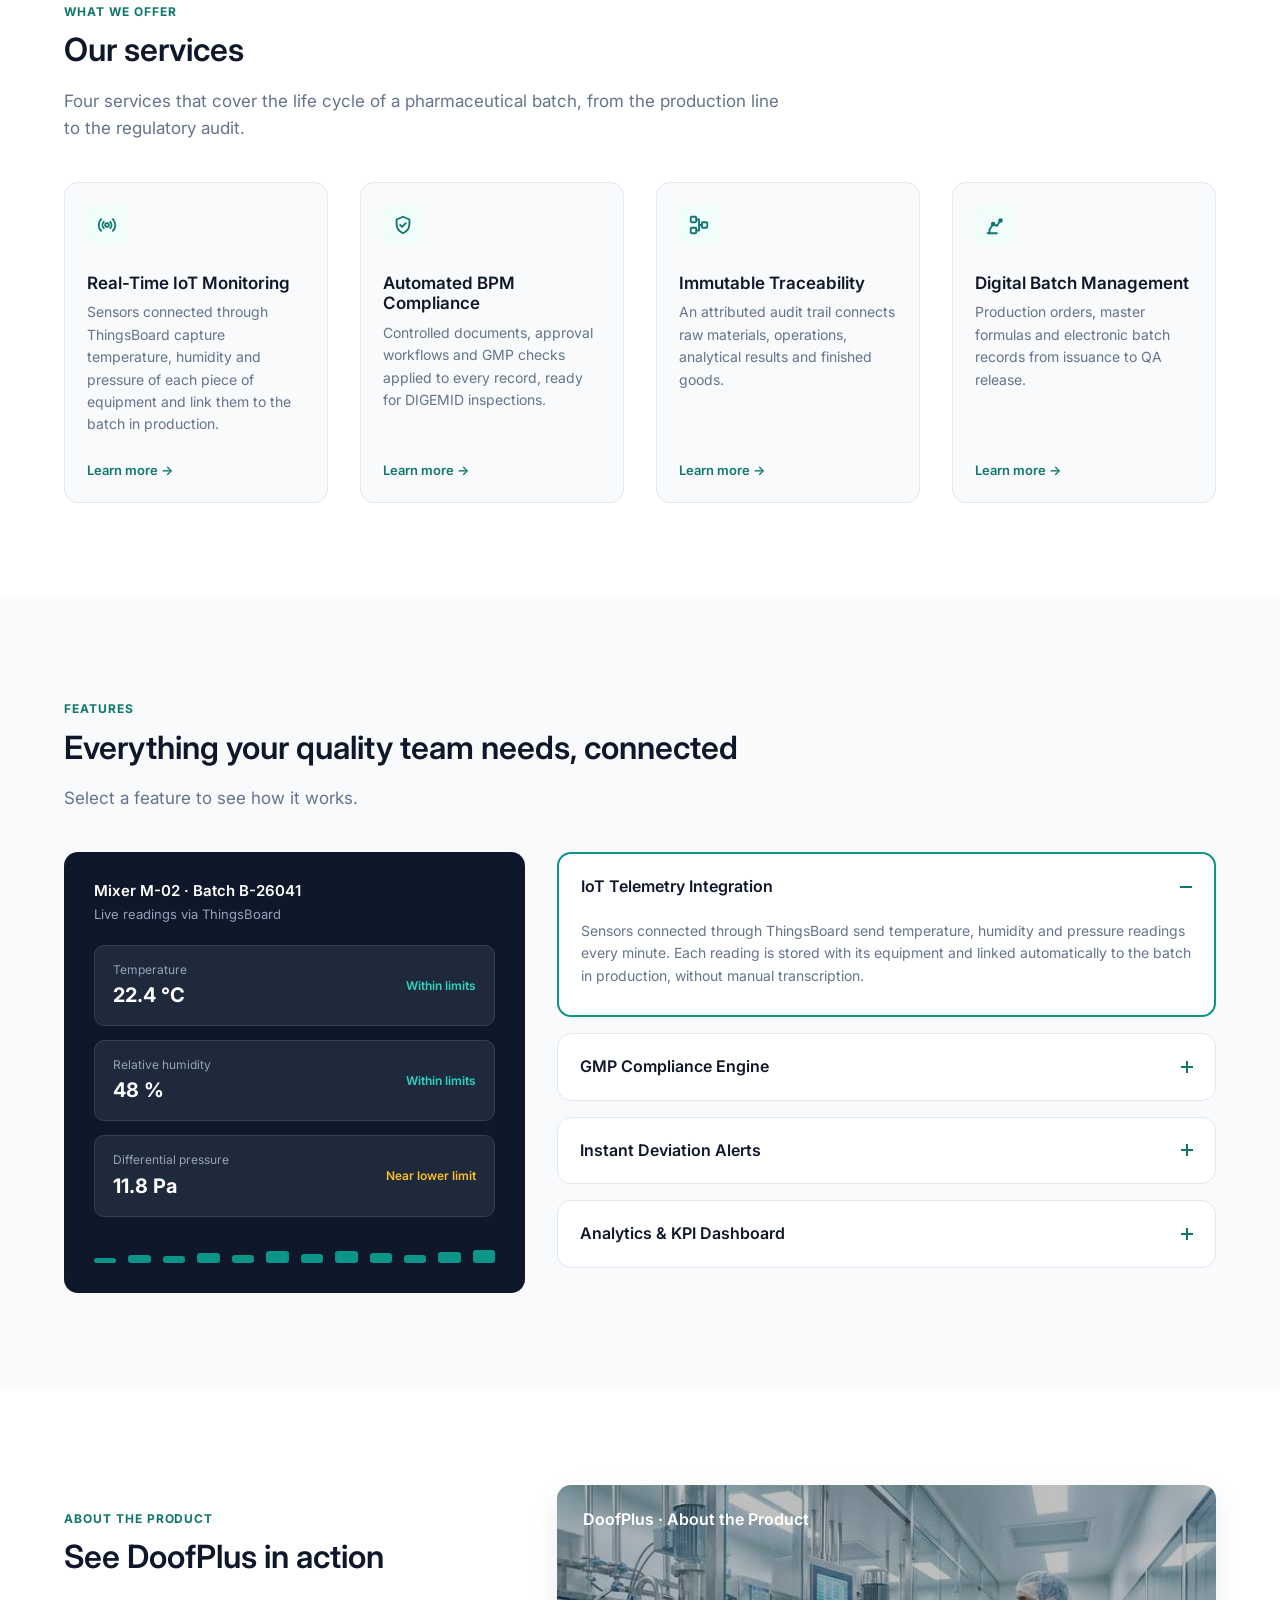
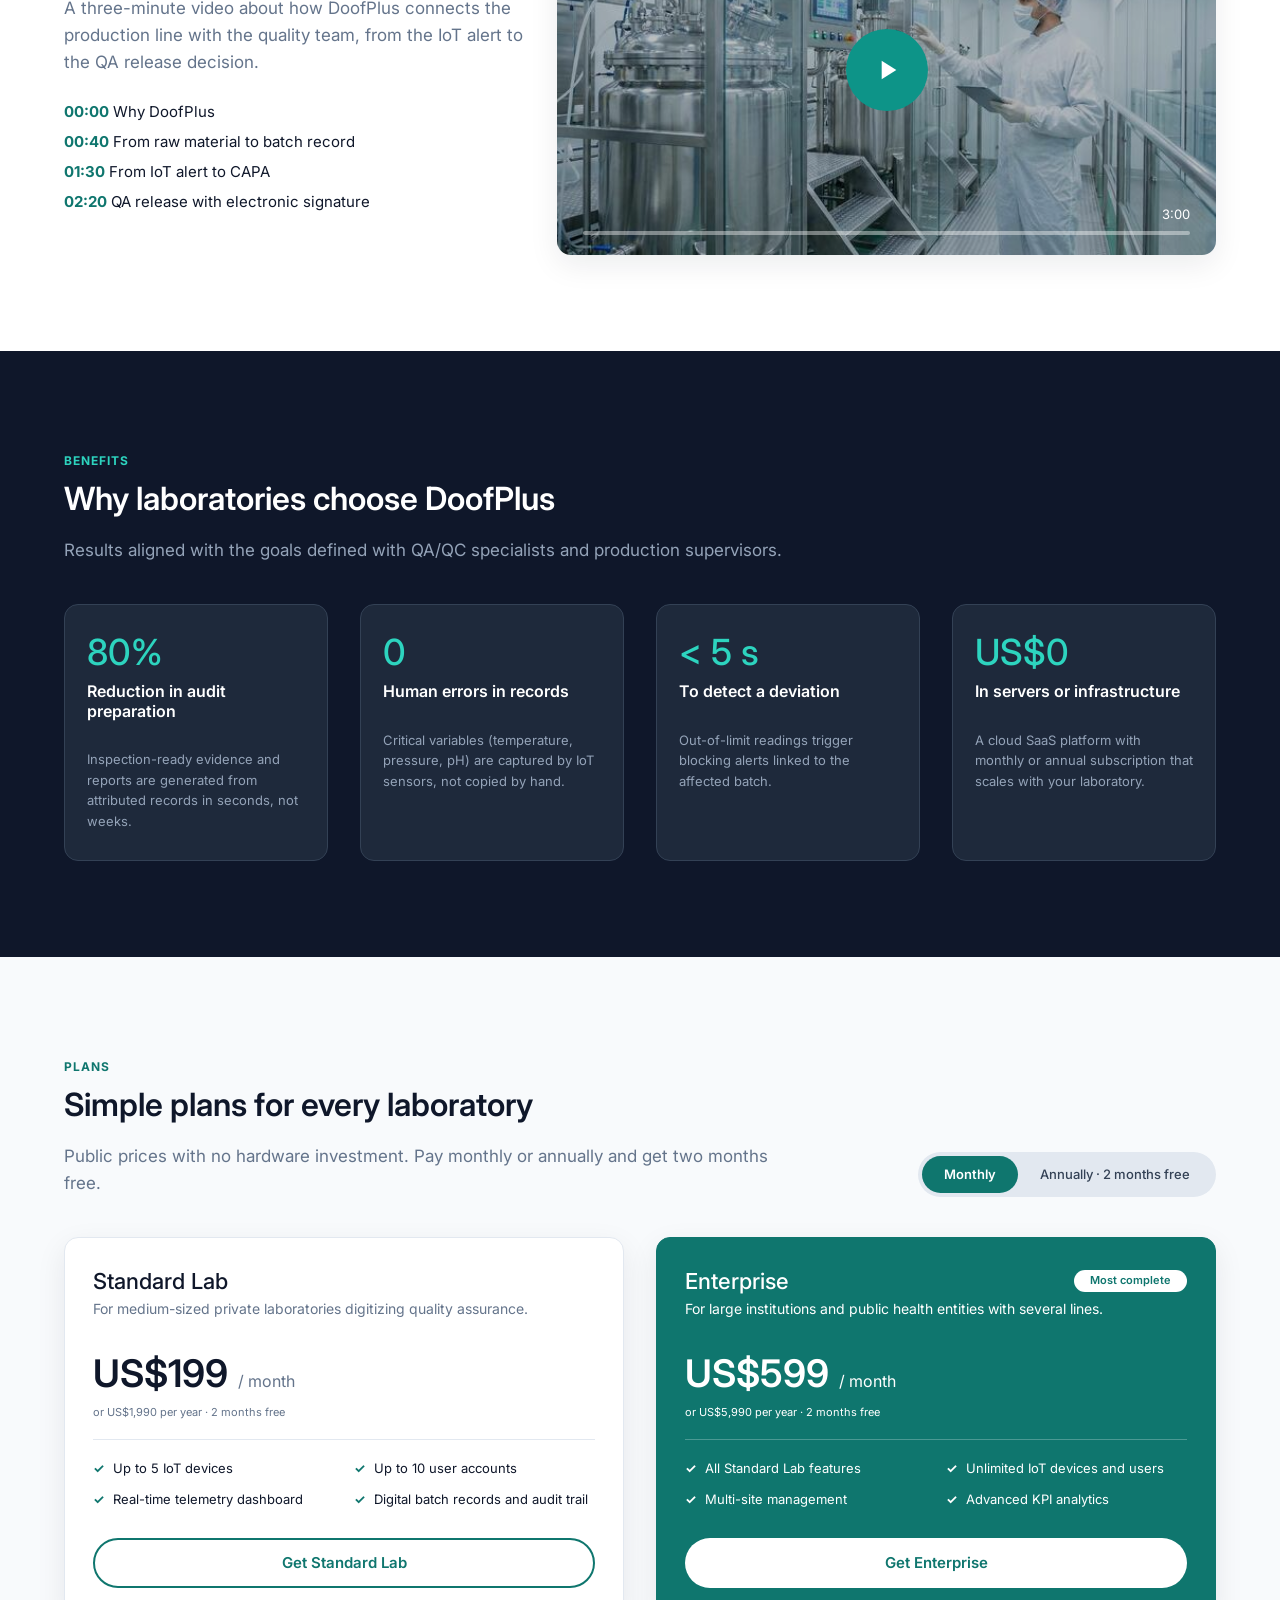
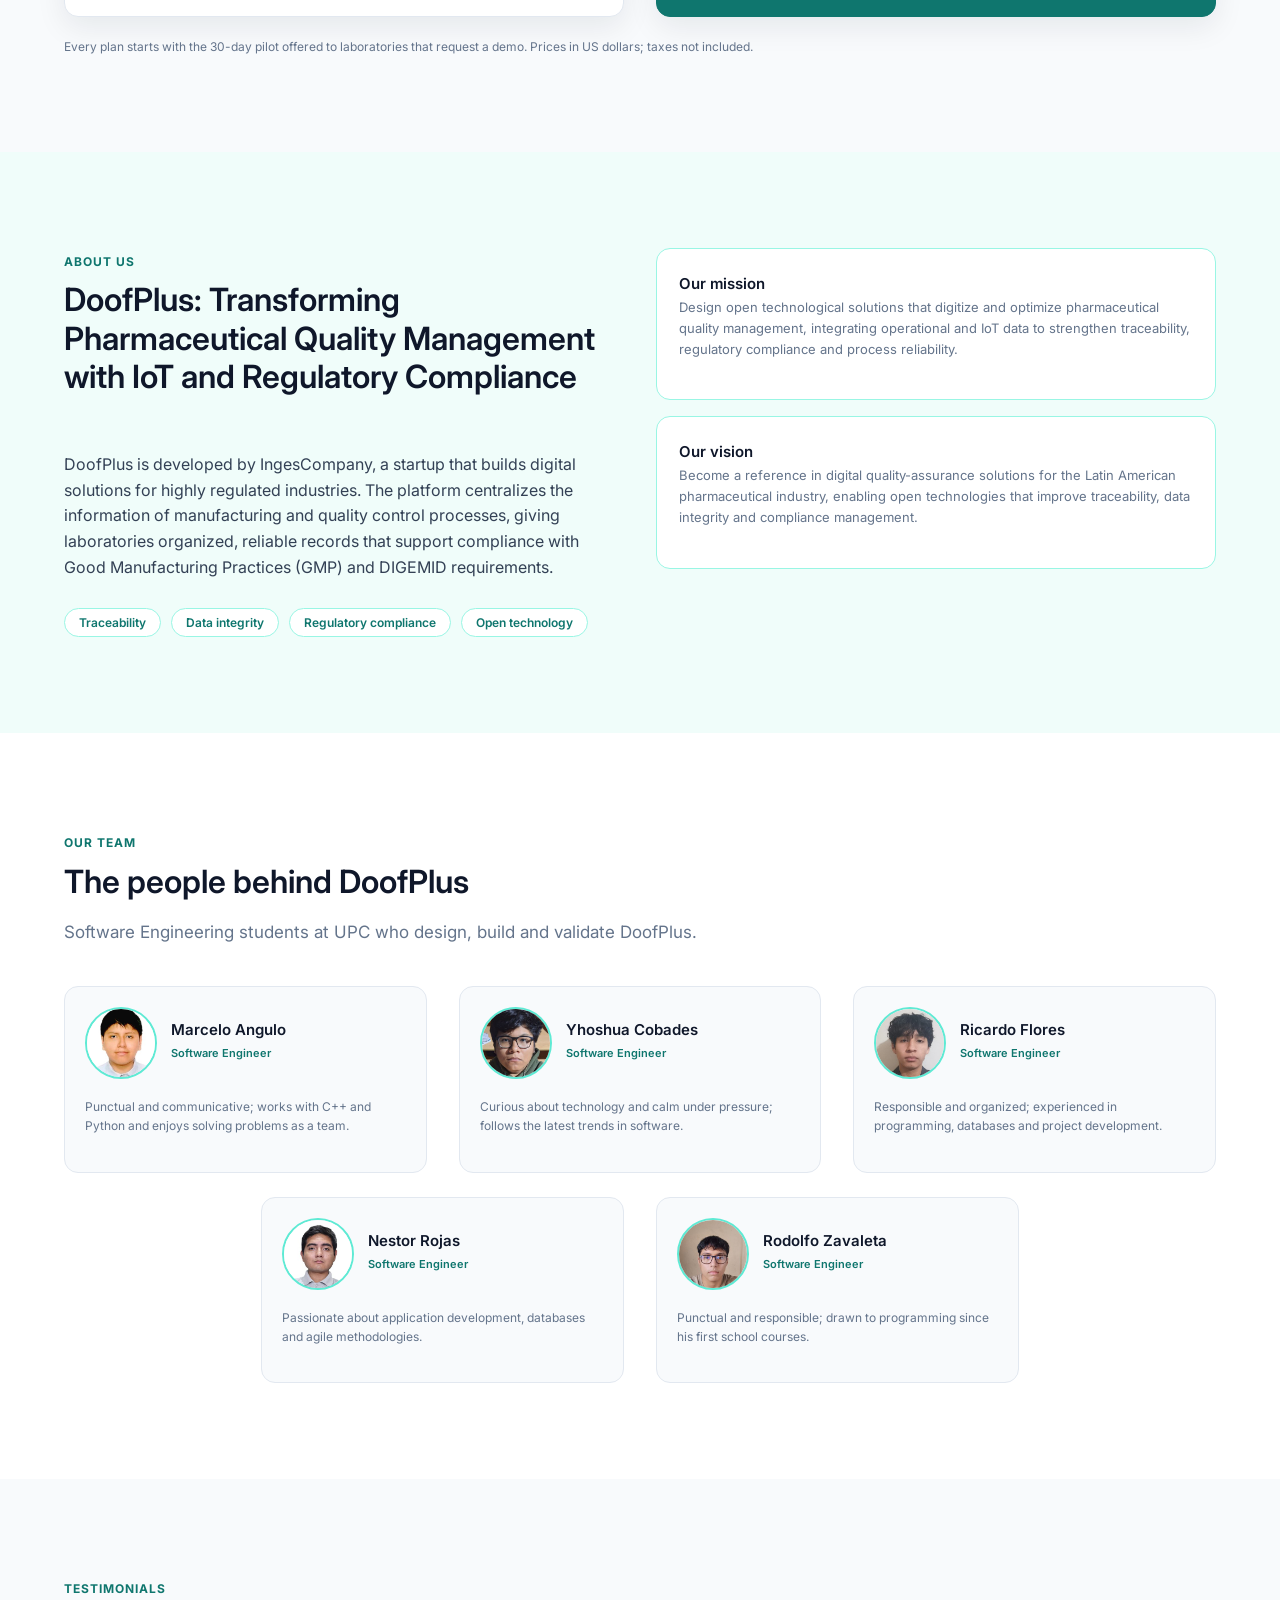
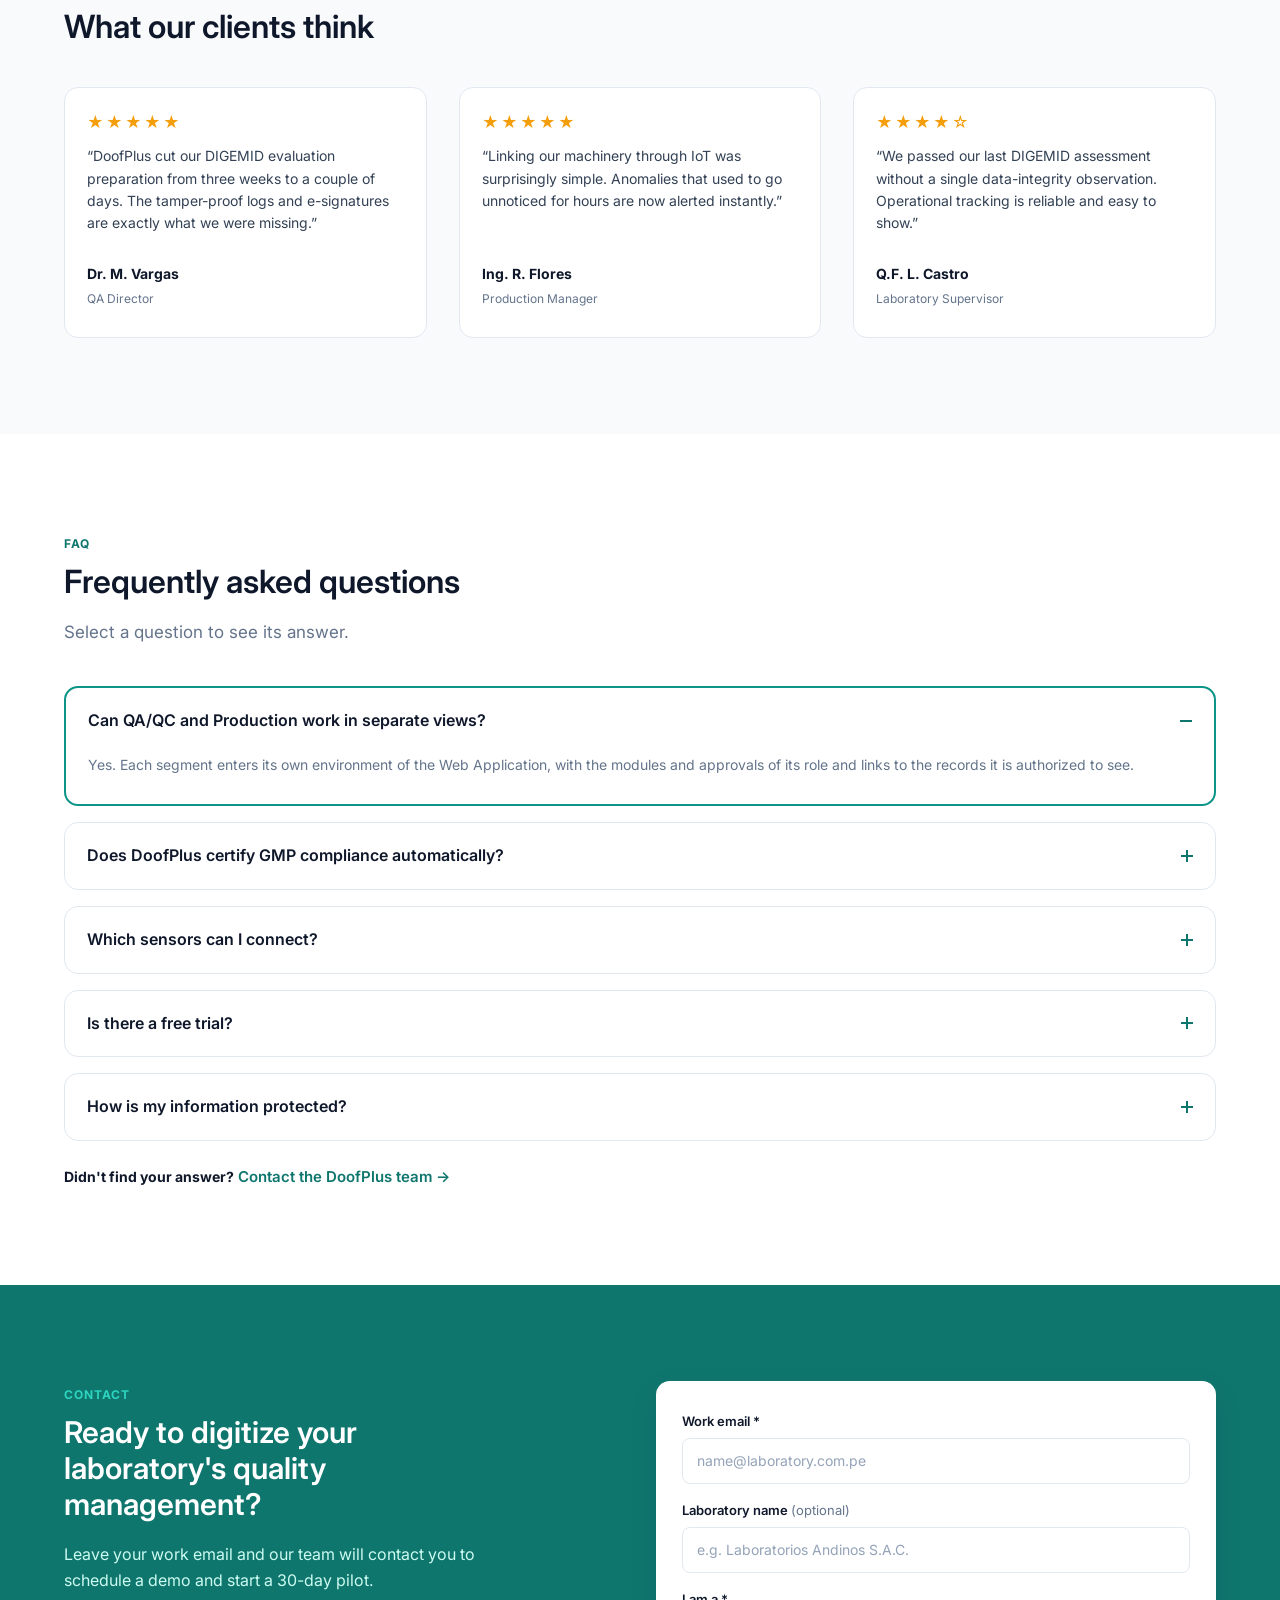
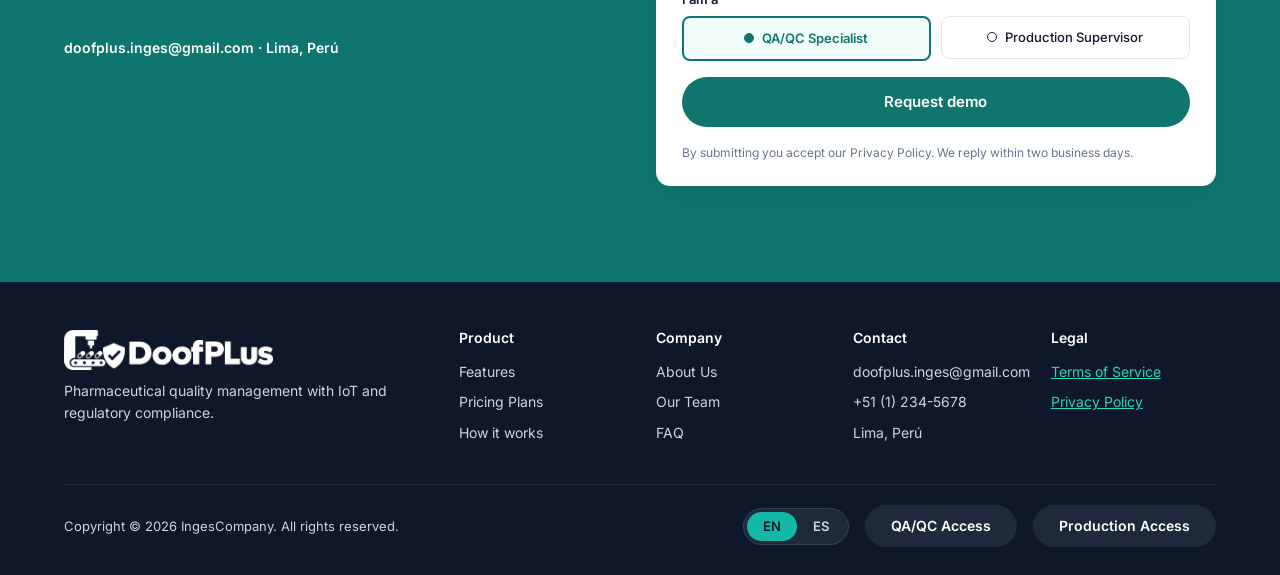
==== commit 7eae75b5: "feat(plans): show plans before about us in navigation and page order" ====
--- a/index.html
+++ b/index.html
@@ -24,8 +24,8 @@
       <a href="#home" class="active" data-i18n="nav.home">Home</a>
       <a href="#features" data-i18n="nav.features">Features</a>
       <a href="#benefits" data-i18n="nav.benefits">Benefits</a>
+      <a href="#plans" data-i18n="nav.plans">Plans</a>
       <a href="#about" data-i18n="nav.about">About Us</a>
-      <a href="#plans" data-i18n="nav.plans">Plans</a>
     </nav>
 
     <div class="nav-actions">
@@ -47,8 +47,8 @@
       <a href="#home" data-i18n="nav.home">Home</a>
       <a href="#features" data-i18n="nav.features">Features</a>
       <a href="#benefits" data-i18n="nav.benefits">Benefits</a>
+      <a href="#plans" data-i18n="nav.plans">Plans</a>
       <a href="#about" data-i18n="nav.about">About Us</a>
-      <a href="#plans" data-i18n="nav.plans">Plans</a>
     </nav>
     <a href="#workspace" class="mobile-sign-in" data-i18n="nav.sign_in">Sign in</a>
     <a href="#workspace" class="btn btn-primary btn-block btn-lg" data-i18n="nav.get_started">Get Started</a>
@@ -266,6 +266,53 @@
         <article class="benefit-card"><strong class="benefit-value">&lt; 5 s</strong><h3 data-i18n="benefits.b3_title"></h3><p data-i18n="benefits.b3_text"></p></article>
         <article class="benefit-card"><strong class="benefit-value">US$0</strong><h3 data-i18n="benefits.b4_title"></h3><p data-i18n="benefits.b4_text"></p></article>
       </div>
+    </div>
+  </section>
+
+  <!-- Plans with monthly / annual billing -->
+  <section class="section section-gray" id="plans">
+    <div class="container">
+      <div class="plans-head">
+        <div>
+          <span class="overline" data-i18n="plans.overline">Plans</span>
+          <h2 data-i18n="plans.title">Simple plans for every laboratory</h2>
+          <p class="section-subtitle" data-i18n="plans.subtitle"></p>
+        </div>
+        <div class="billing-toggle" role="group">
+          <button type="button" class="active" data-billing="monthly" data-i18n="plans.monthly">Monthly</button>
+          <button type="button" data-billing="annual" data-i18n="plans.annually">Annually · 2 months free</button>
+        </div>
+      </div>
+
+      <div class="grid-2">
+        <article class="plan-card">
+          <h3 data-i18n="plans.standard_name">Standard Lab</h3>
+          <p class="plan-desc" data-i18n="plans.standard_desc"></p>
+          <p class="price"><strong data-price-monthly="US$199" data-price-annual="US$1,990">US$199</strong> <span data-period></span></p>
+          <p class="price-note" data-note-monthly="plans.standard_note_monthly" data-note-annual="plans.standard_note_annual"></p>
+          <ul class="plan-features">
+            <li data-i18n="plans.standard_f1"></li>
+            <li data-i18n="plans.standard_f2"></li>
+            <li data-i18n="plans.standard_f3"></li>
+            <li data-i18n="plans.standard_f4"></li>
+          </ul>
+          <a href="demo.html" data-magnetic class="btn btn-outline btn-block" data-i18n="plans.standard_cta">Get Standard Lab</a>
+        </article>
+        <article class="plan-card plan-featured">
+          <div class="plan-title-row"><h3 data-i18n="plans.enterprise_name">Enterprise</h3><span class="plan-badge" data-i18n="plans.enterprise_badge">Most complete</span></div>
+          <p class="plan-desc" data-i18n="plans.enterprise_desc"></p>
+          <p class="price"><strong data-price-monthly="US$599" data-price-annual="US$5,990">US$599</strong> <span data-period></span></p>
+          <p class="price-note" data-note-monthly="plans.enterprise_note_monthly" data-note-annual="plans.enterprise_note_annual"></p>
+          <ul class="plan-features">
+            <li data-i18n="plans.enterprise_f1"></li>
+            <li data-i18n="plans.enterprise_f2"></li>
+            <li data-i18n="plans.enterprise_f3"></li>
+            <li data-i18n="plans.enterprise_f4"></li>
+          </ul>
+          <a href="demo.html" data-magnetic class="btn btn-white btn-block" data-i18n="plans.enterprise_cta">Get Enterprise</a>
+        </article>
+      </div>
+      <p class="plans-note" data-i18n="plans.note"></p>
     </div>
   </section>
 
@@ -321,55 +368,8 @@
     </div>
   </section>
 
-  <!-- Plans with monthly / annual billing -->
-  <section class="section section-gray" id="plans">
-    <div class="container">
-      <div class="plans-head">
-        <div>
-          <span class="overline" data-i18n="plans.overline">Plans</span>
-          <h2 data-i18n="plans.title">Simple plans for every laboratory</h2>
-          <p class="section-subtitle" data-i18n="plans.subtitle"></p>
-        </div>
-        <div class="billing-toggle" role="group">
-          <button type="button" class="active" data-billing="monthly" data-i18n="plans.monthly">Monthly</button>
-          <button type="button" data-billing="annual" data-i18n="plans.annually">Annually · 2 months free</button>
-        </div>
-      </div>
-
-      <div class="grid-2">
-        <article class="plan-card">
-          <h3 data-i18n="plans.standard_name">Standard Lab</h3>
-          <p class="plan-desc" data-i18n="plans.standard_desc"></p>
-          <p class="price"><strong data-price-monthly="US$199" data-price-annual="US$1,990">US$199</strong> <span data-period></span></p>
-          <p class="price-note" data-note-monthly="plans.standard_note_monthly" data-note-annual="plans.standard_note_annual"></p>
-          <ul class="plan-features">
-            <li data-i18n="plans.standard_f1"></li>
-            <li data-i18n="plans.standard_f2"></li>
-            <li data-i18n="plans.standard_f3"></li>
-            <li data-i18n="plans.standard_f4"></li>
-          </ul>
-          <a href="demo.html" data-magnetic class="btn btn-outline btn-block" data-i18n="plans.standard_cta">Get Standard Lab</a>
-        </article>
-        <article class="plan-card plan-featured">
-          <div class="plan-title-row"><h3 data-i18n="plans.enterprise_name">Enterprise</h3><span class="plan-badge" data-i18n="plans.enterprise_badge">Most complete</span></div>
-          <p class="plan-desc" data-i18n="plans.enterprise_desc"></p>
-          <p class="price"><strong data-price-monthly="US$599" data-price-annual="US$5,990">US$599</strong> <span data-period></span></p>
-          <p class="price-note" data-note-monthly="plans.enterprise_note_monthly" data-note-annual="plans.enterprise_note_annual"></p>
-          <ul class="plan-features">
-            <li data-i18n="plans.enterprise_f1"></li>
-            <li data-i18n="plans.enterprise_f2"></li>
-            <li data-i18n="plans.enterprise_f3"></li>
-            <li data-i18n="plans.enterprise_f4"></li>
-          </ul>
-          <a href="demo.html" data-magnetic class="btn btn-white btn-block" data-i18n="plans.enterprise_cta">Get Enterprise</a>
-        </article>
-      </div>
-      <p class="plans-note" data-i18n="plans.note"></p>
-    </div>
-  </section>
-
   <!-- Testimonials -->
-  <section class="section" id="testimonials">
+  <section class="section section-gray" id="testimonials">
     <div class="container">
       <span class="overline" data-i18n="testimonials.overline">Testimonials</span>
       <h2 data-i18n="testimonials.title">What our clients think</h2>
@@ -394,7 +394,7 @@
   </section>
 
   <!-- FAQ -->
-  <section class="section section-gray" id="faq">
+  <section class="section" id="faq">
     <div class="container">
       <span class="overline" data-i18n="faq.overline">FAQ</span>
       <h2 data-i18n="faq.title">Frequently asked questions</h2>
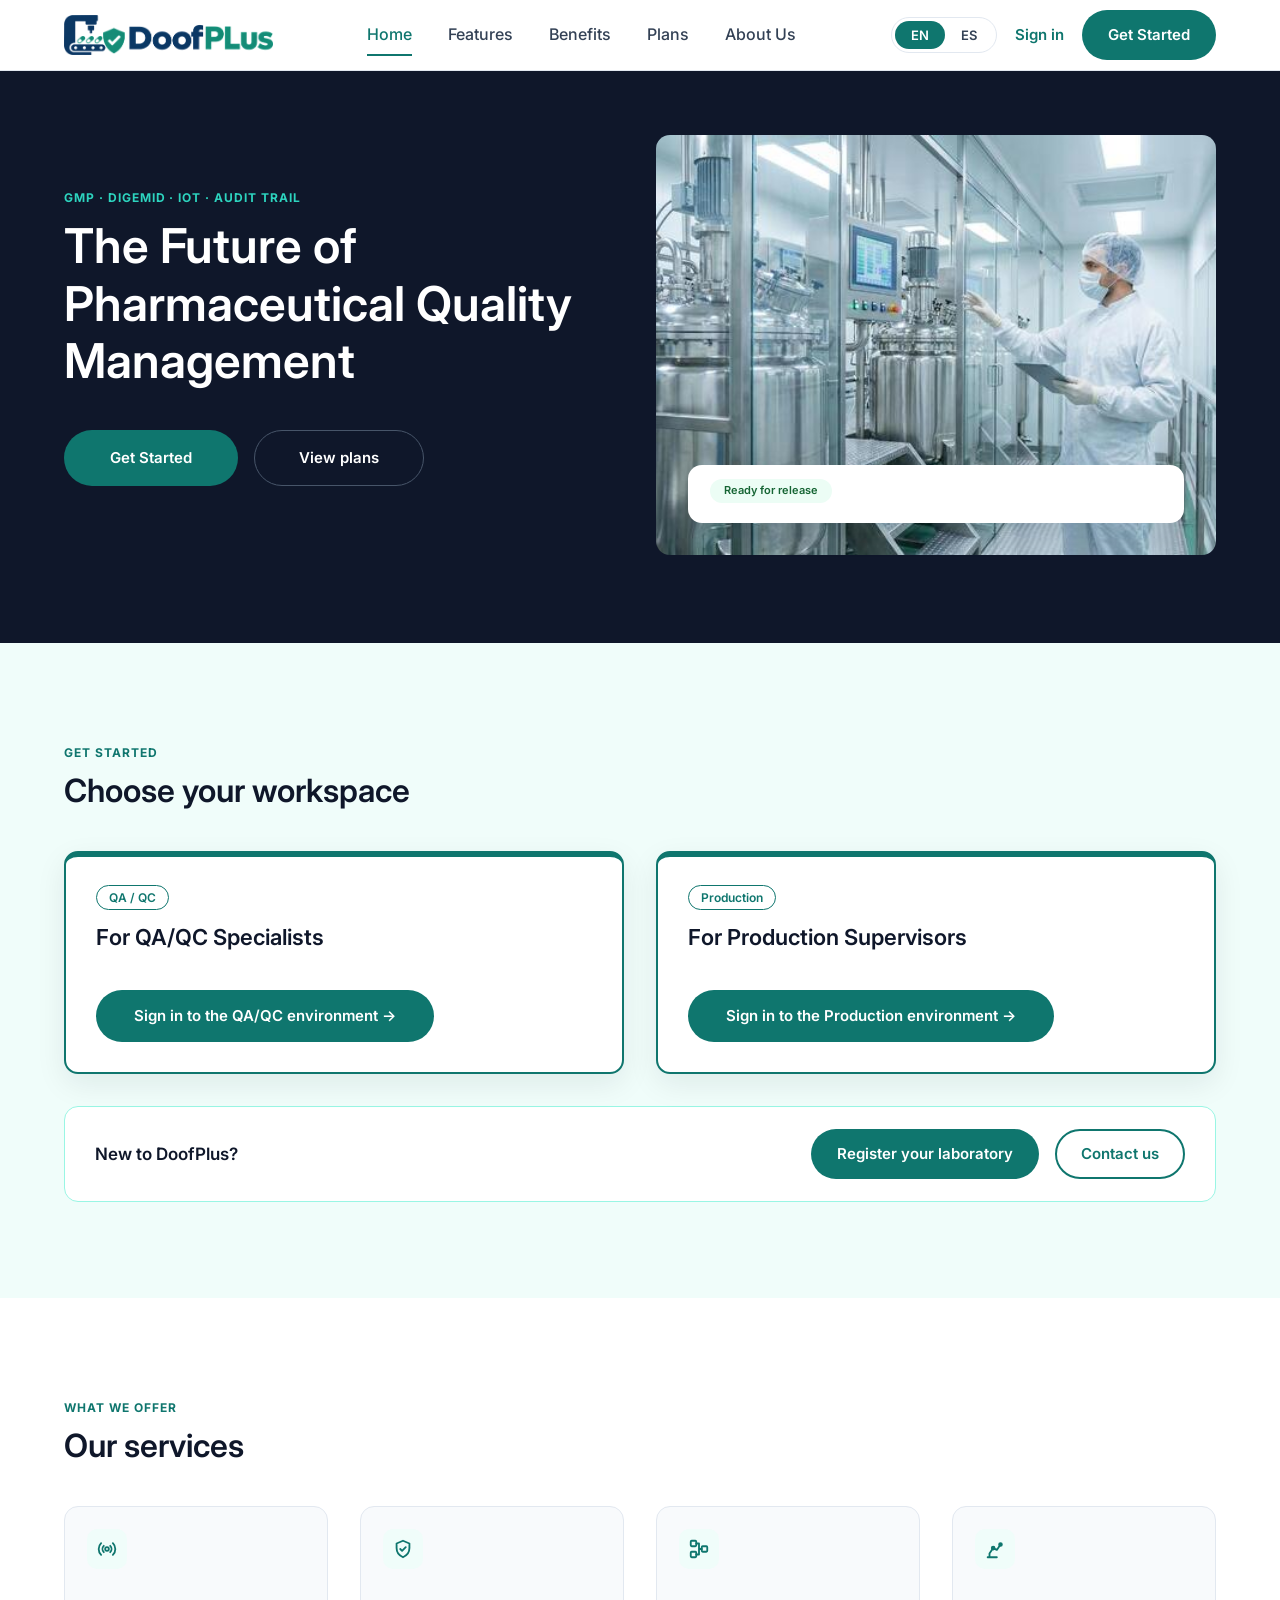
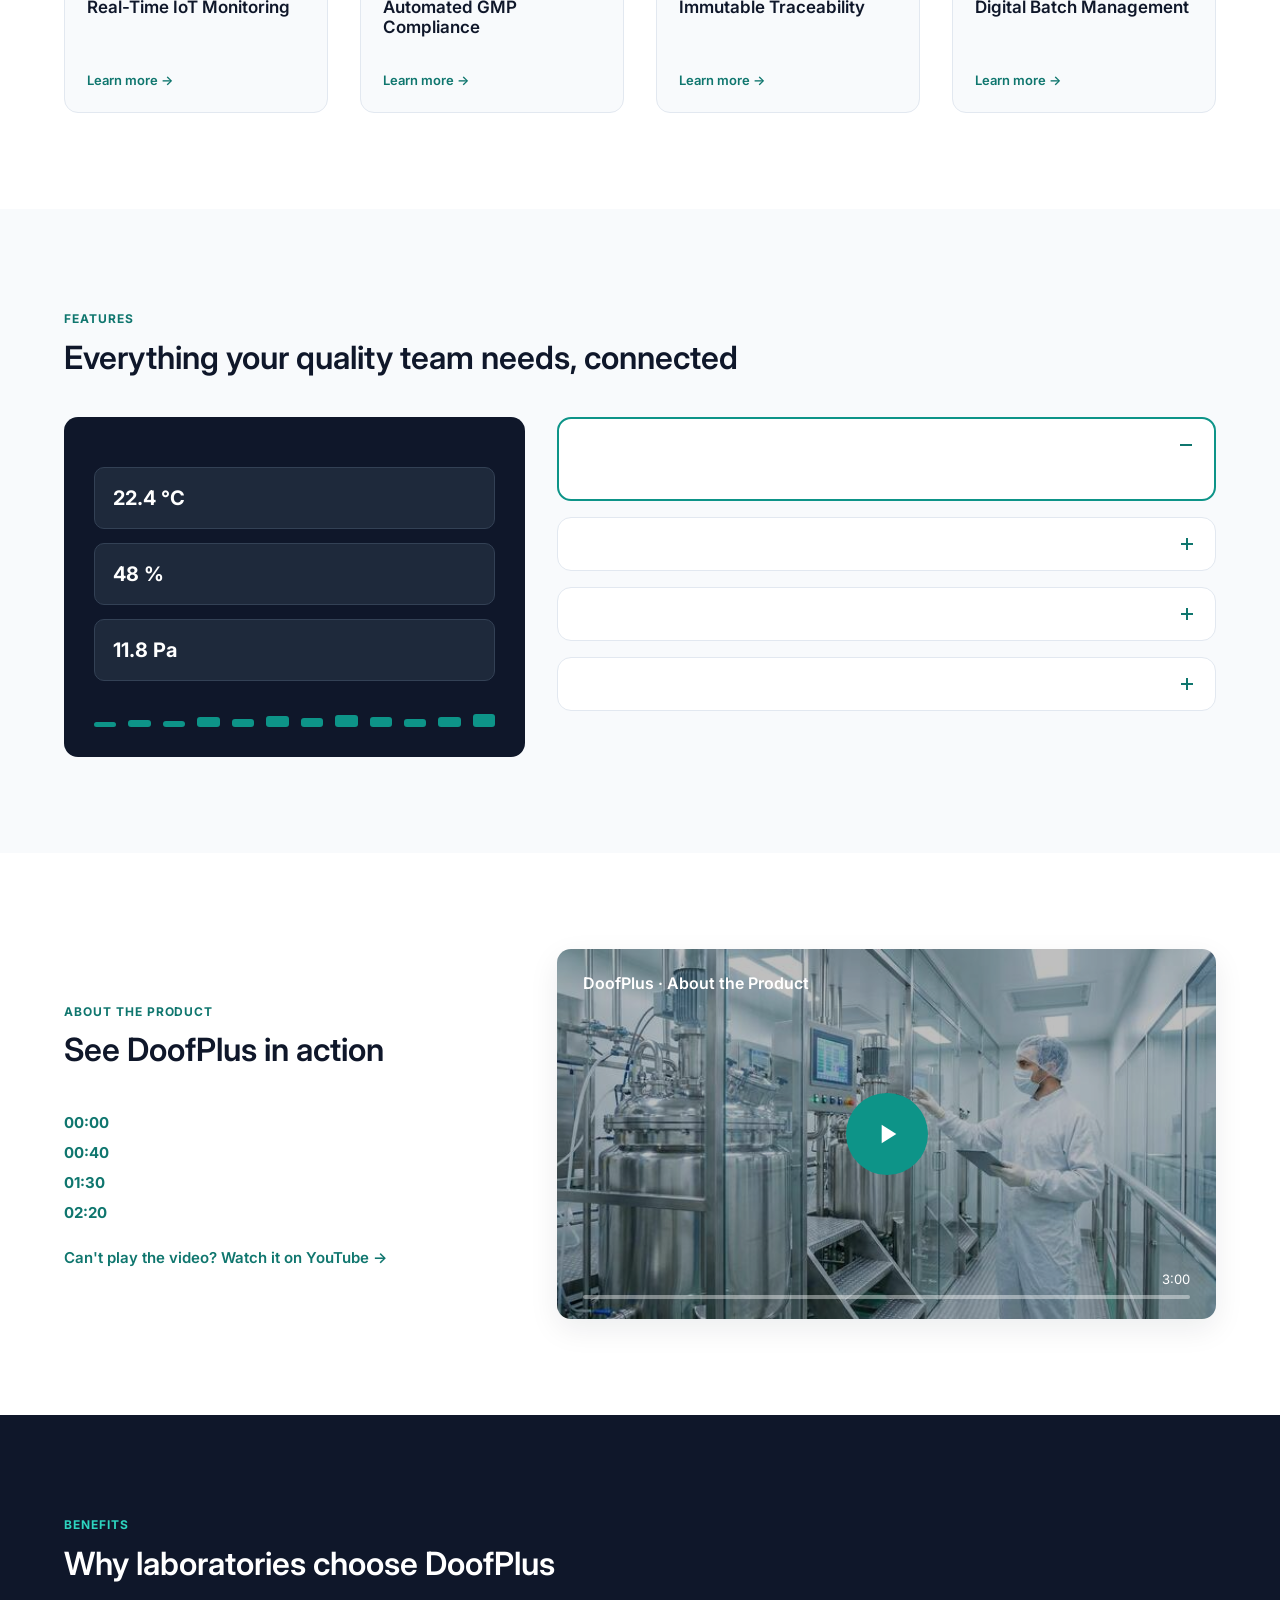
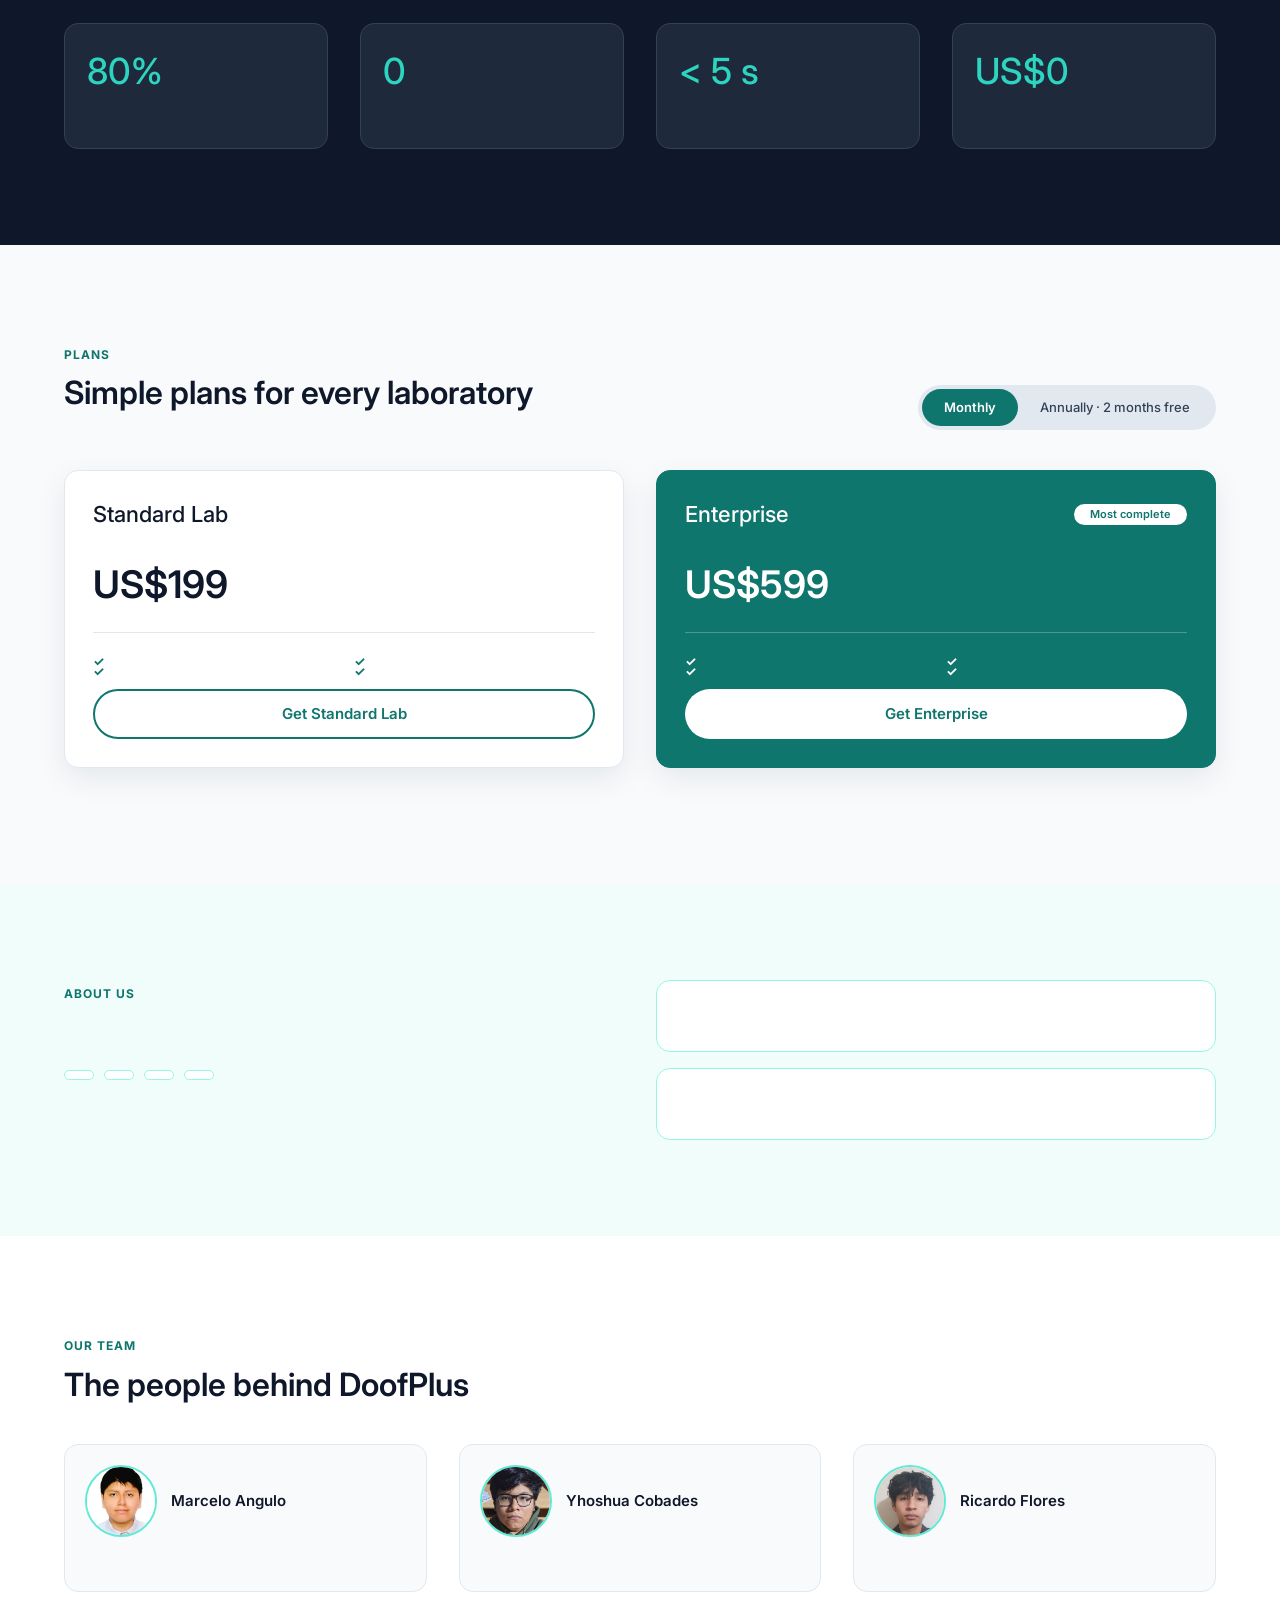
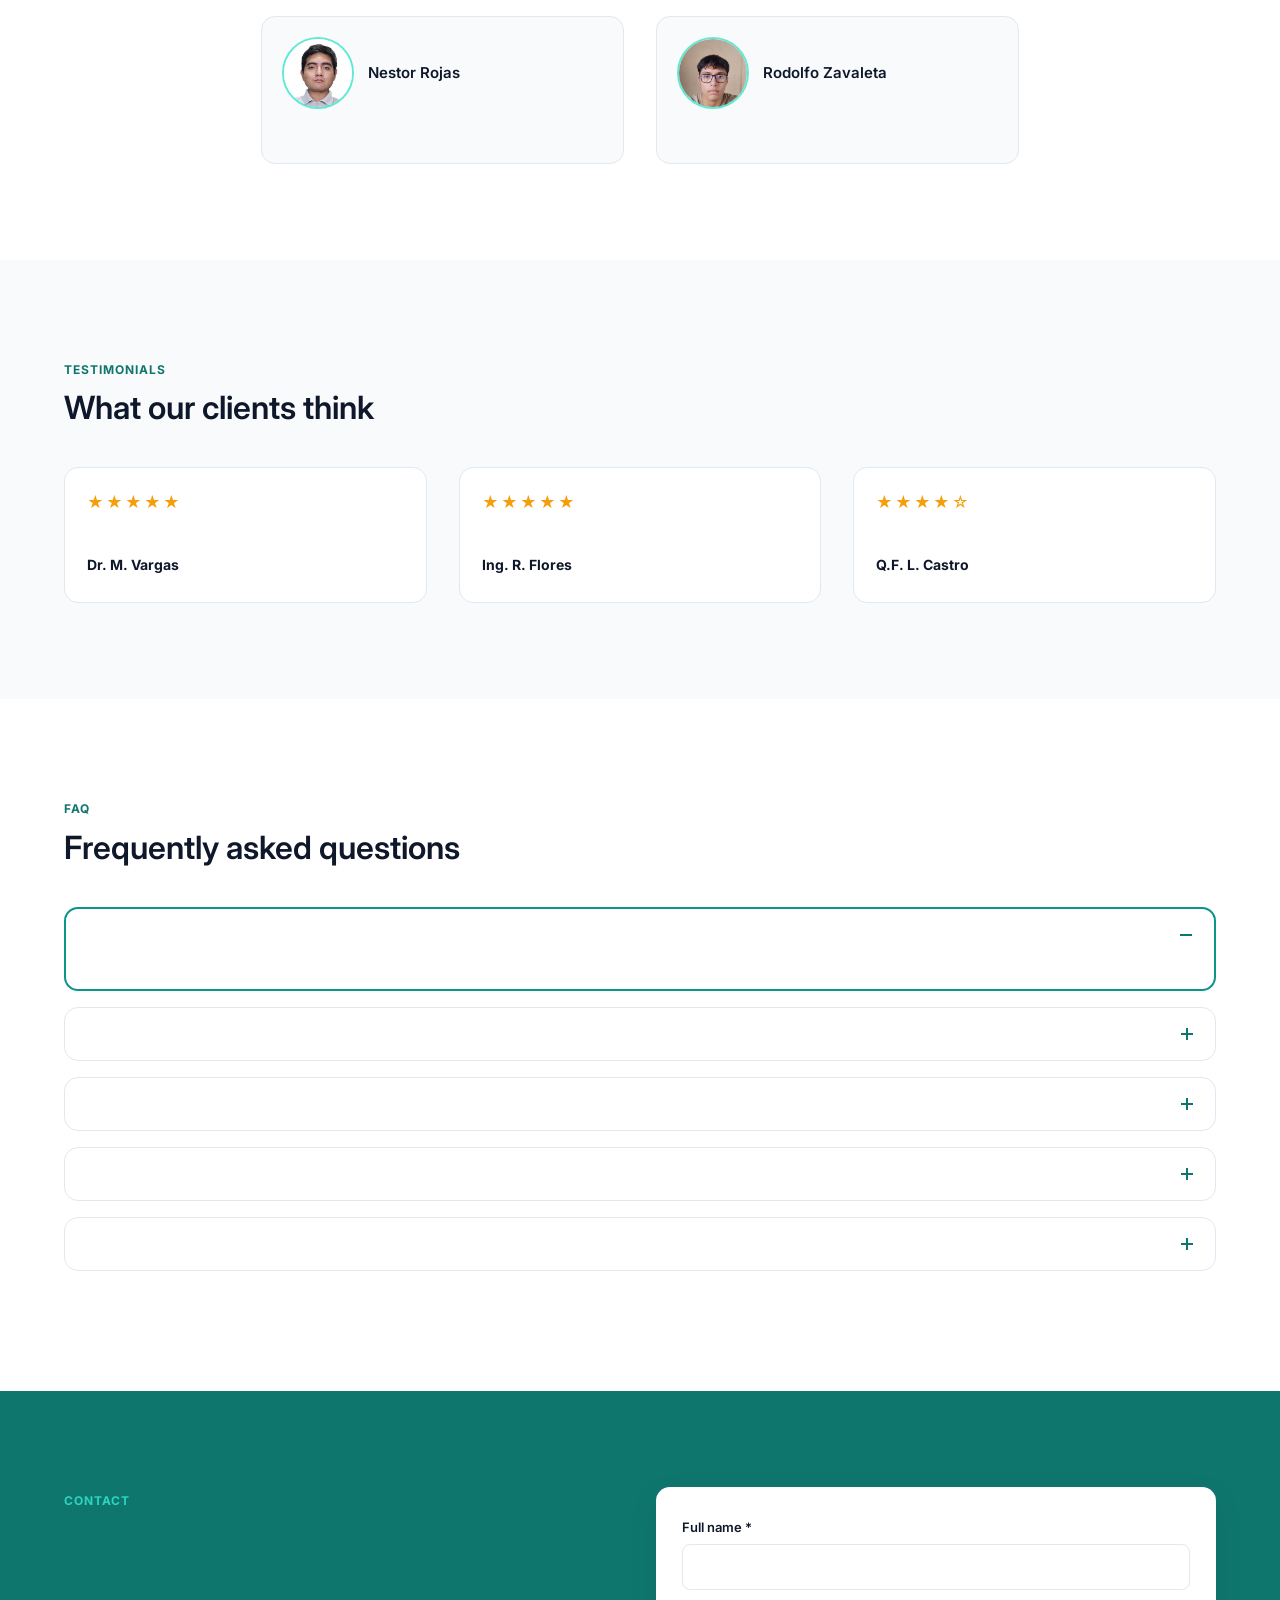
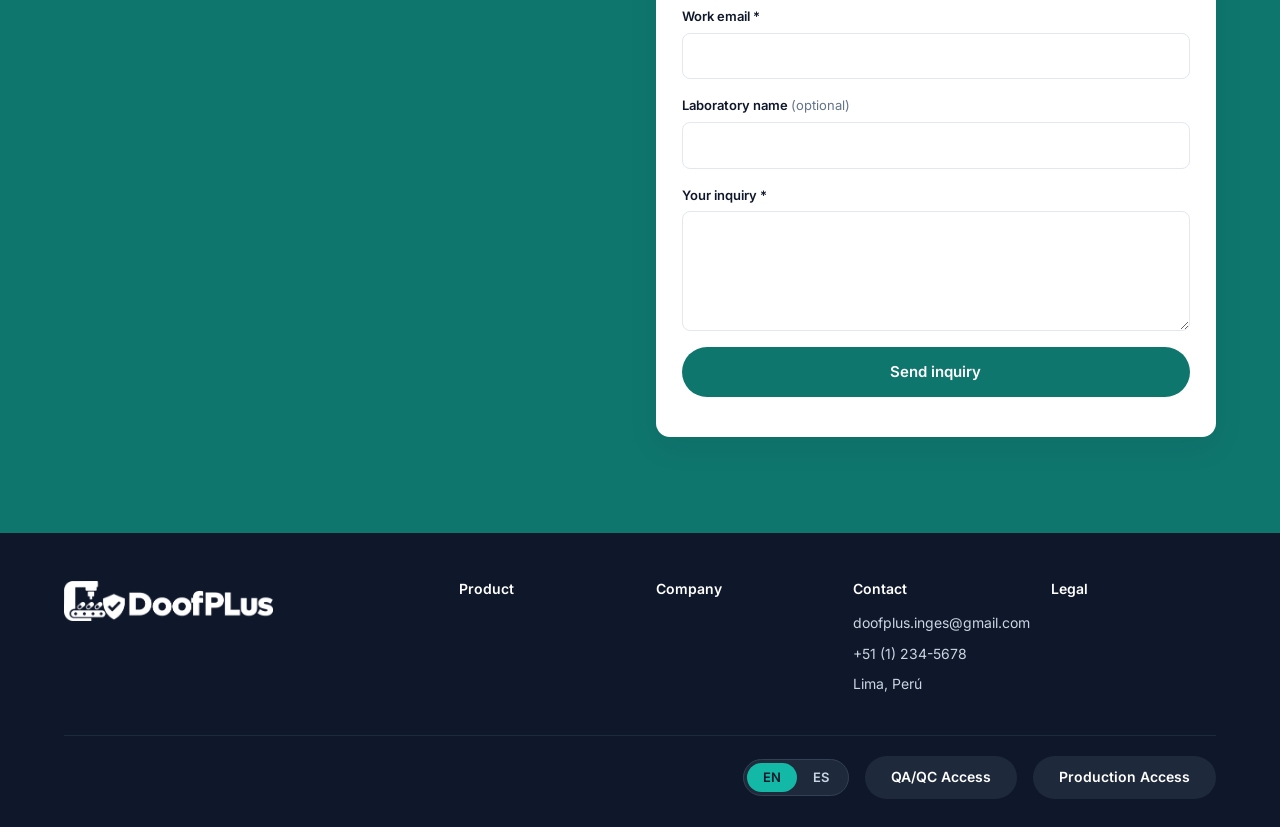
==== commit 7c4988a1: "feat(contact)!: replace demo request with contact inquiry form" ====
--- a/index.html
+++ b/index.html
@@ -52,7 +52,7 @@
     </nav>
     <a href="#workspace" class="mobile-sign-in" data-i18n="nav.sign_in">Sign in</a>
     <a href="#workspace" class="btn btn-primary btn-block btn-lg" data-i18n="nav.get_started">Get Started</a>
-    <a href="demo.html" class="btn btn-ghost-light btn-block btn-lg" data-i18n="hero.cta_demo">Request a demo</a>
+    <a href="#plans" class="btn btn-ghost-light btn-block btn-lg" data-i18n="hero.cta_plans">View plans</a>
     <div class="lang-switch lang-switch-dark" role="group" aria-label="Language">
       <button class="lang-btn" type="button" data-lang="en">EN</button>
       <button class="lang-btn" type="button" data-lang="es">ES</button>
@@ -70,7 +70,7 @@
         <p class="hero-subtitle" data-i18n="hero.subtitle"></p>
         <div class="hero-buttons">
           <a href="#workspace" data-magnetic class="btn btn-primary btn-lg" data-i18n="hero.cta_start">Get Started</a>
-          <a href="demo.html" data-magnetic class="btn btn-ghost-light btn-lg" data-i18n="hero.cta_demo">Request a demo</a>
+          <a href="#plans" data-magnetic class="btn btn-ghost-light btn-lg" data-i18n="hero.cta_plans">View plans</a>
         </div>
         <p class="hero-trust" data-i18n="hero.trust"></p>
       </div>
@@ -114,7 +114,7 @@
         </div>
         <div class="new-banner-actions">
           <a href="#" data-magnetic class="btn btn-primary" data-app-segment="register" data-i18n="workspace.register">Register your laboratory</a>
-          <a href="demo.html" class="btn btn-outline" data-i18n="workspace.demo">Request a demo</a>
+          <a href="#contact" class="btn btn-outline" data-i18n="workspace.contact">Contact us</a>
         </div>
       </div>
     </div>
@@ -296,7 +296,7 @@
             <li data-i18n="plans.standard_f3"></li>
             <li data-i18n="plans.standard_f4"></li>
           </ul>
-          <a href="demo.html" data-magnetic class="btn btn-outline btn-block" data-i18n="plans.standard_cta">Get Standard Lab</a>
+          <a href="#" data-magnetic class="btn btn-outline btn-block" data-app-segment="register" data-i18n="plans.standard_cta">Get Standard Lab</a>
         </article>
         <article class="plan-card plan-featured">
           <div class="plan-title-row"><h3 data-i18n="plans.enterprise_name">Enterprise</h3><span class="plan-badge" data-i18n="plans.enterprise_badge">Most complete</span></div>
@@ -309,7 +309,7 @@
             <li data-i18n="plans.enterprise_f3"></li>
             <li data-i18n="plans.enterprise_f4"></li>
           </ul>
-          <a href="demo.html" data-magnetic class="btn btn-white btn-block" data-i18n="plans.enterprise_cta">Get Enterprise</a>
+          <a href="#" data-magnetic class="btn btn-white btn-block" data-app-segment="register" data-i18n="plans.enterprise_cta">Get Enterprise</a>
         </article>
       </div>
       <p class="plans-note" data-i18n="plans.note"></p>
@@ -425,7 +425,7 @@
     </div>
   </section>
 
-  <!-- Contact: demo request -->
+  <!-- Contact: inquiry form (US04) -->
   <section class="section section-teal" id="contact">
     <div class="container contact-grid">
       <div class="contact-intro">
@@ -433,8 +433,13 @@
         <h2 data-i18n="contact.title"></h2>
         <p class="contact-text" data-i18n="contact.text"></p>
       </div>
-      <form class="form-card demo-form" novalidate data-redirect="demo.html">
+      <form class="form-card contact-form" novalidate>
         <div class="form-error" hidden data-i18n="form.error_banner"></div>
+        <label class="field">
+          <span><span data-i18n="form.name">Full name</span> *</span>
+          <input type="text" name="name" autocomplete="name" required data-i18n-placeholder="form.name_ph">
+          <small class="field-error" hidden data-i18n="form.error_name"></small>
+        </label>
         <label class="field">
           <span><span data-i18n="form.email">Work email</span> *</span>
           <input type="email" name="email" autocomplete="email" required data-i18n-placeholder="form.email_ph">
@@ -444,16 +449,20 @@
           <span><span data-i18n="form.lab">Laboratory name</span> <em data-i18n="form.optional">(optional)</em></span>
           <input type="text" name="lab" autocomplete="organization" data-i18n-placeholder="form.lab_ph">
         </label>
-        <fieldset class="field">
-          <legend><span data-i18n="form.segment">I am a</span> *</legend>
-          <div class="segment-options">
-            <label class="segment-option"><input type="radio" name="segment" value="qa" checked><span data-i18n="form.qa">QA/QC Specialist</span></label>
-            <label class="segment-option"><input type="radio" name="segment" value="production"><span data-i18n="form.prod">Production Supervisor</span></label>
-          </div>
-        </fieldset>
-        <button type="submit" data-magnetic class="btn btn-primary btn-block" data-i18n="form.submit">Request demo</button>
+        <label class="field">
+          <span><span data-i18n="form.message">Your inquiry</span> *</span>
+          <textarea name="message" rows="4" required data-i18n-placeholder="form.message_ph"></textarea>
+          <small class="field-error" hidden data-i18n="form.error_message"></small>
+        </label>
+        <button type="submit" data-magnetic class="btn btn-primary btn-block" data-i18n="form.submit">Send inquiry</button>
         <p class="form-note" data-i18n="form.disclaimer"></p>
       </form>
+      <div class="form-card form-success" hidden tabindex="-1" data-contact-success>
+        <span class="success-icon" aria-hidden="true">✓</span>
+        <h3 data-i18n="form.success_title">Inquiry sent</h3>
+        <p class="success-text"></p>
+        <button type="button" class="btn btn-outline" data-contact-again data-i18n="form.again">Send another inquiry</button>
+      </div>
       <p class="contact-info" data-i18n="contact.info"></p>
     </div>
   </section>
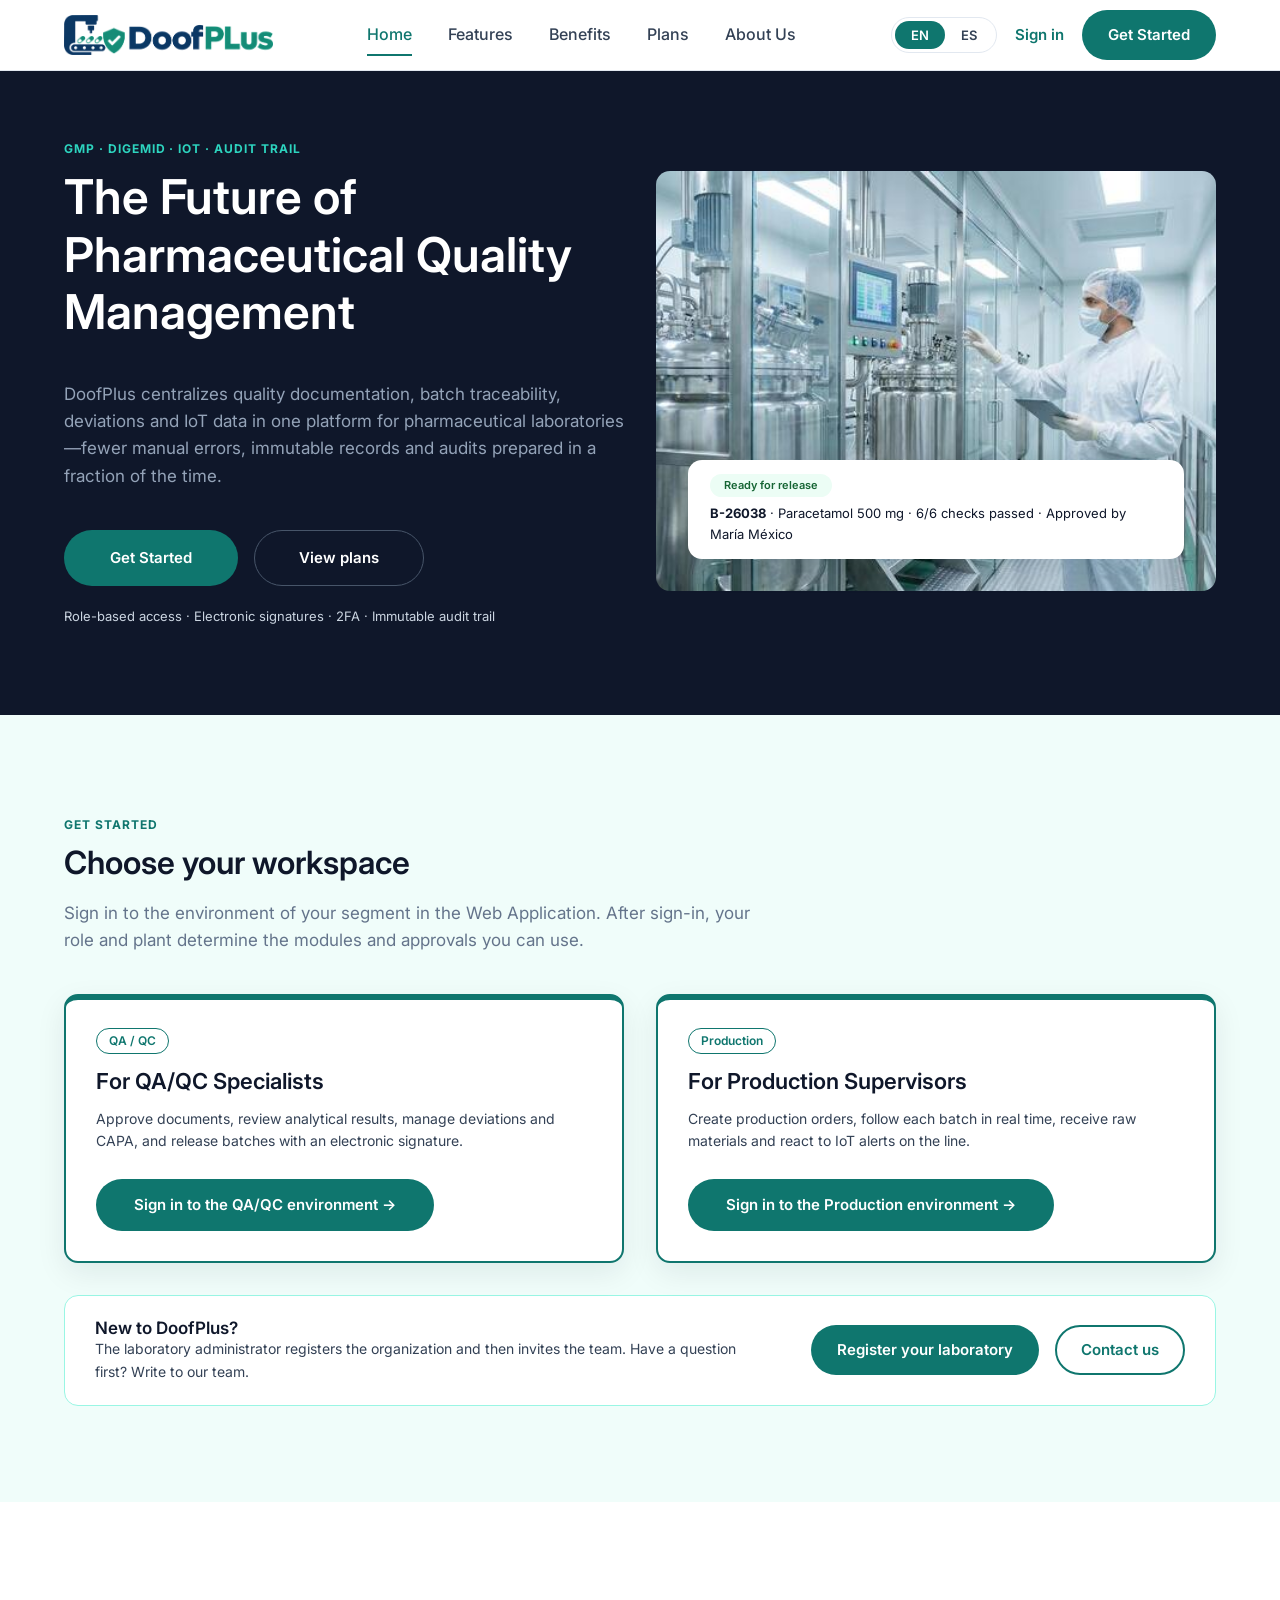
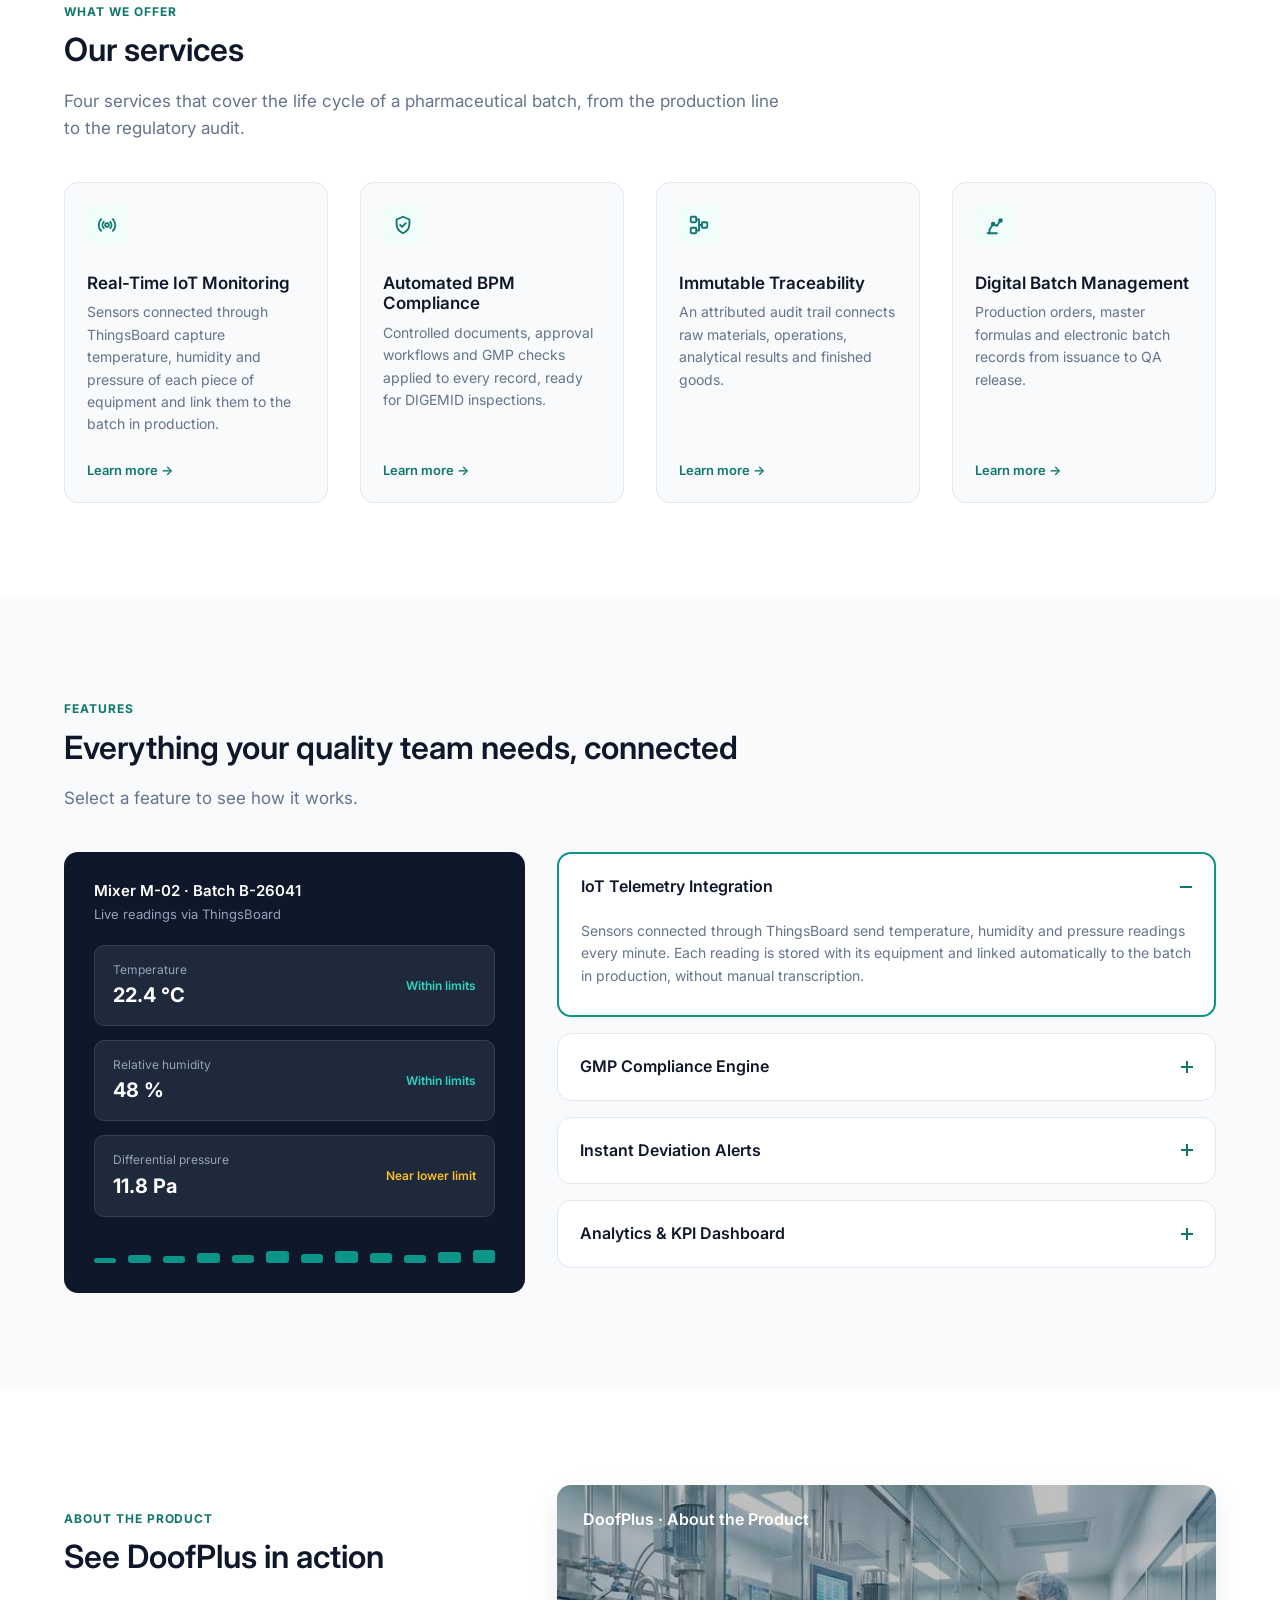
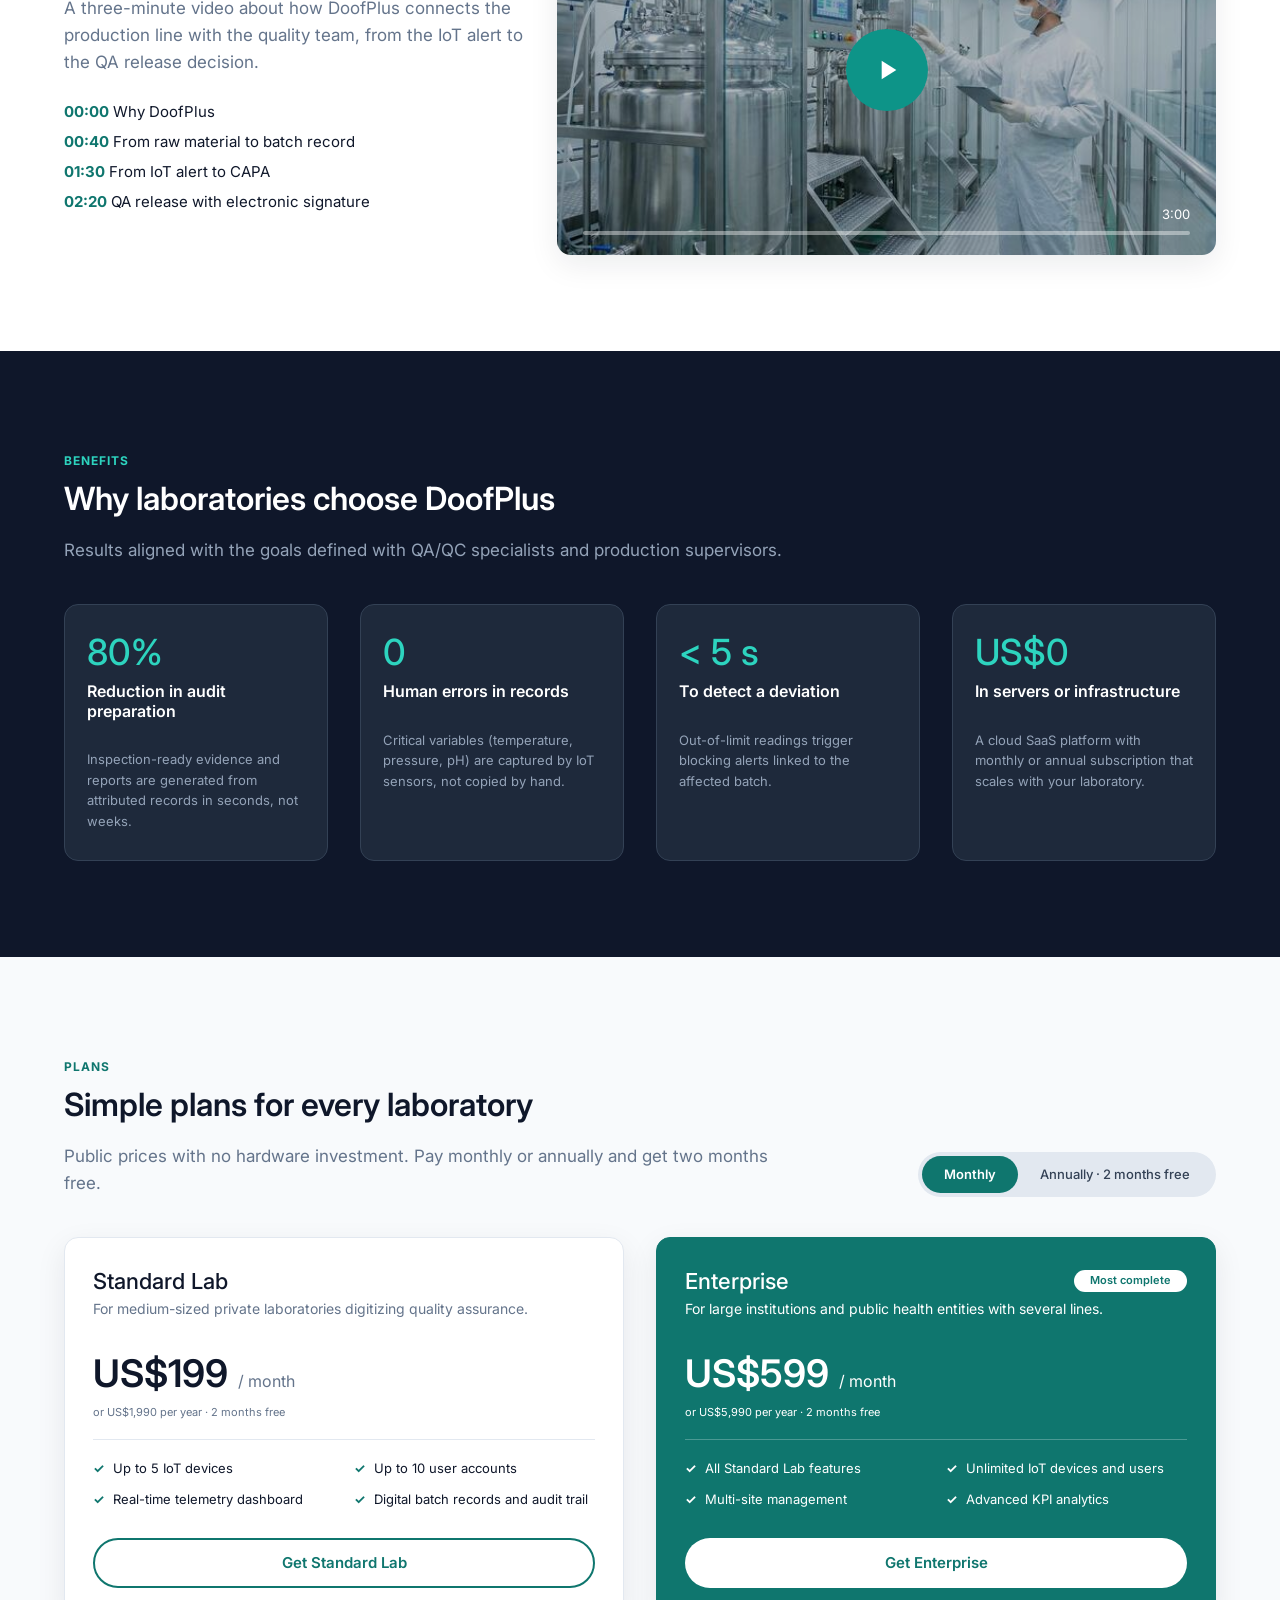
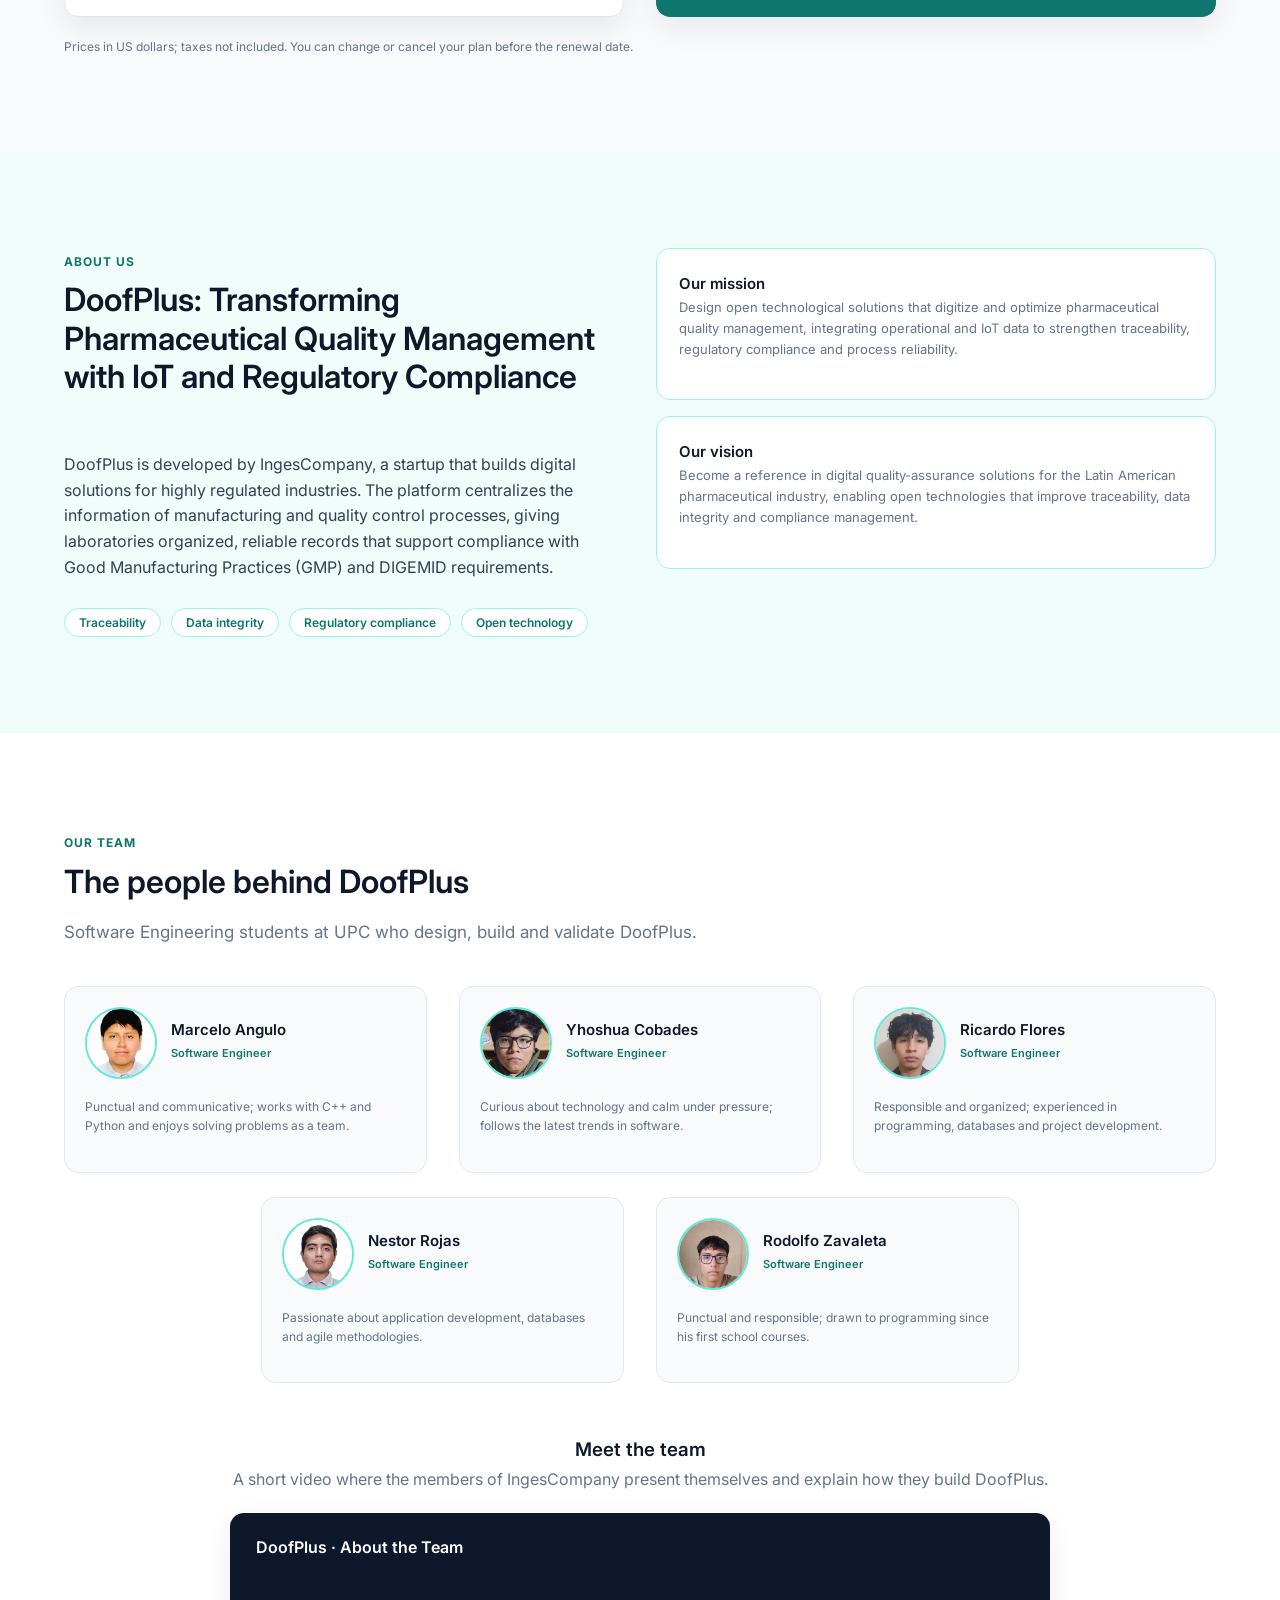
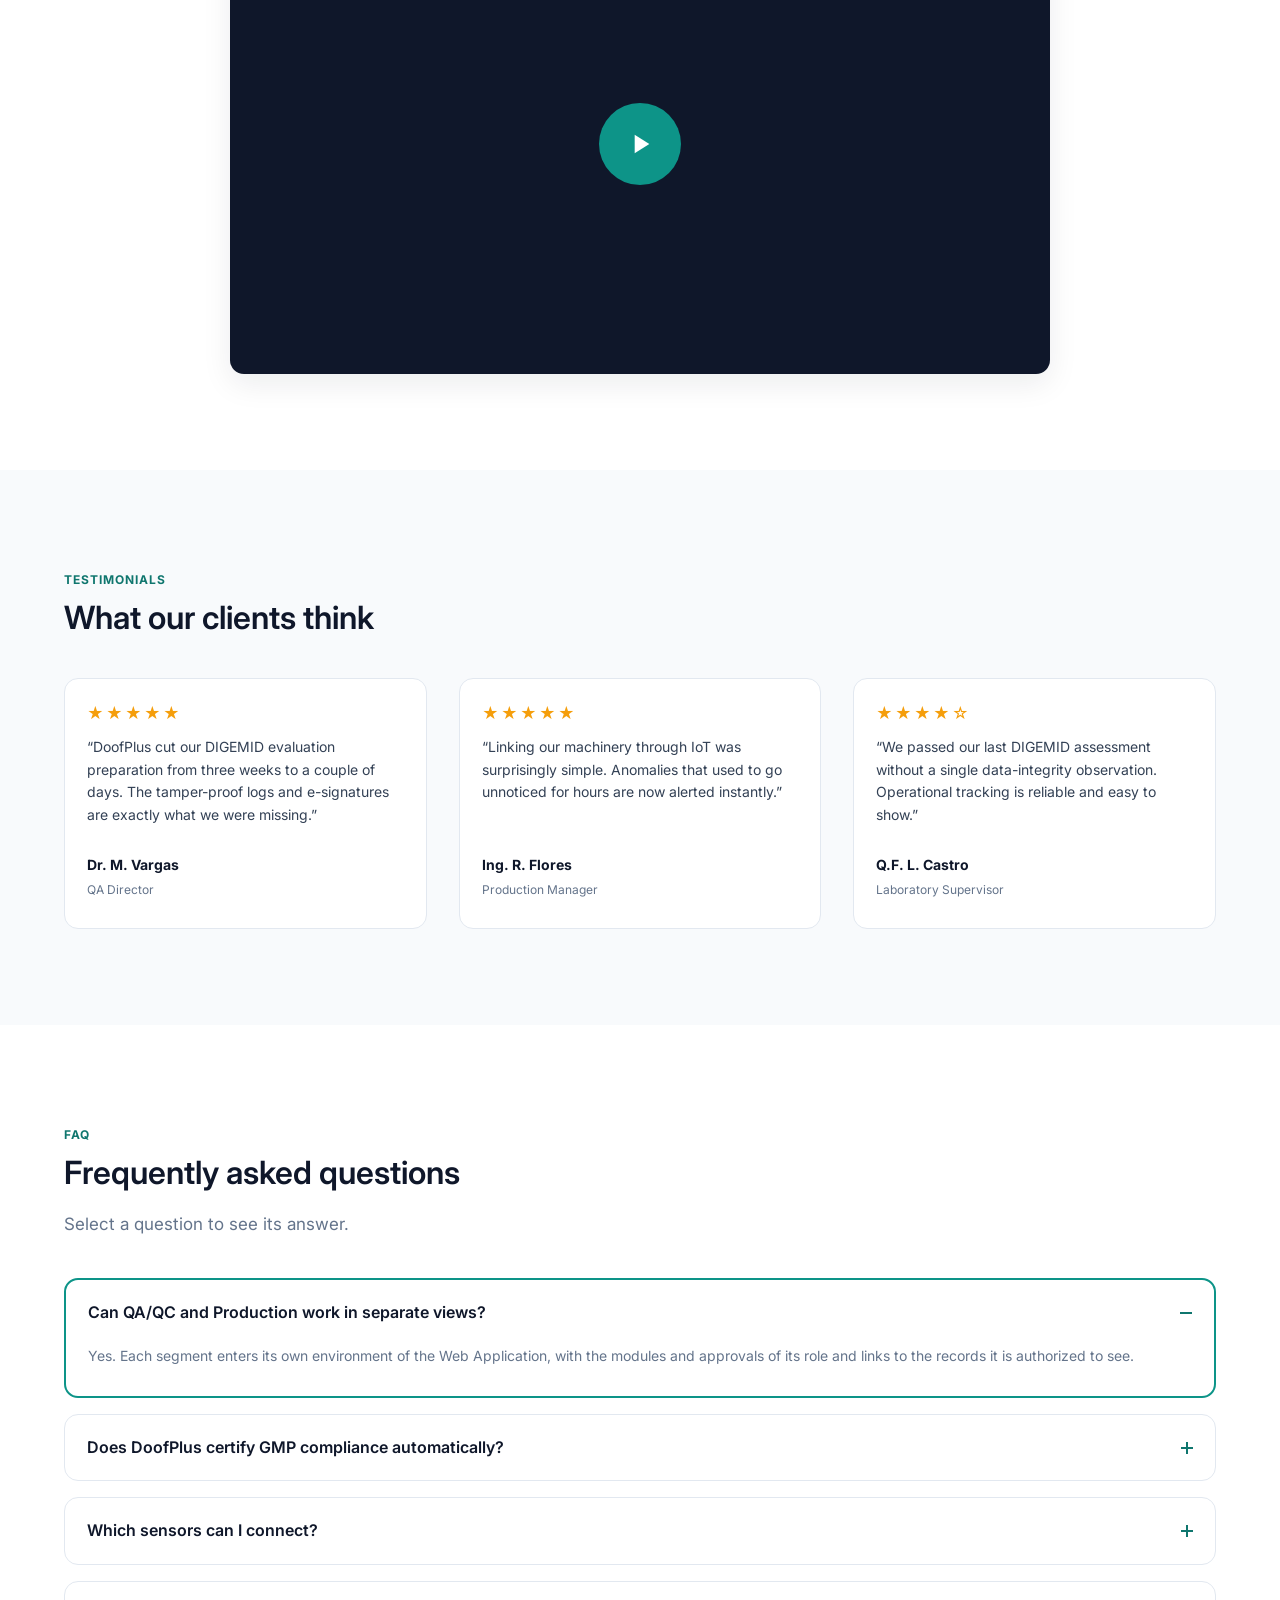
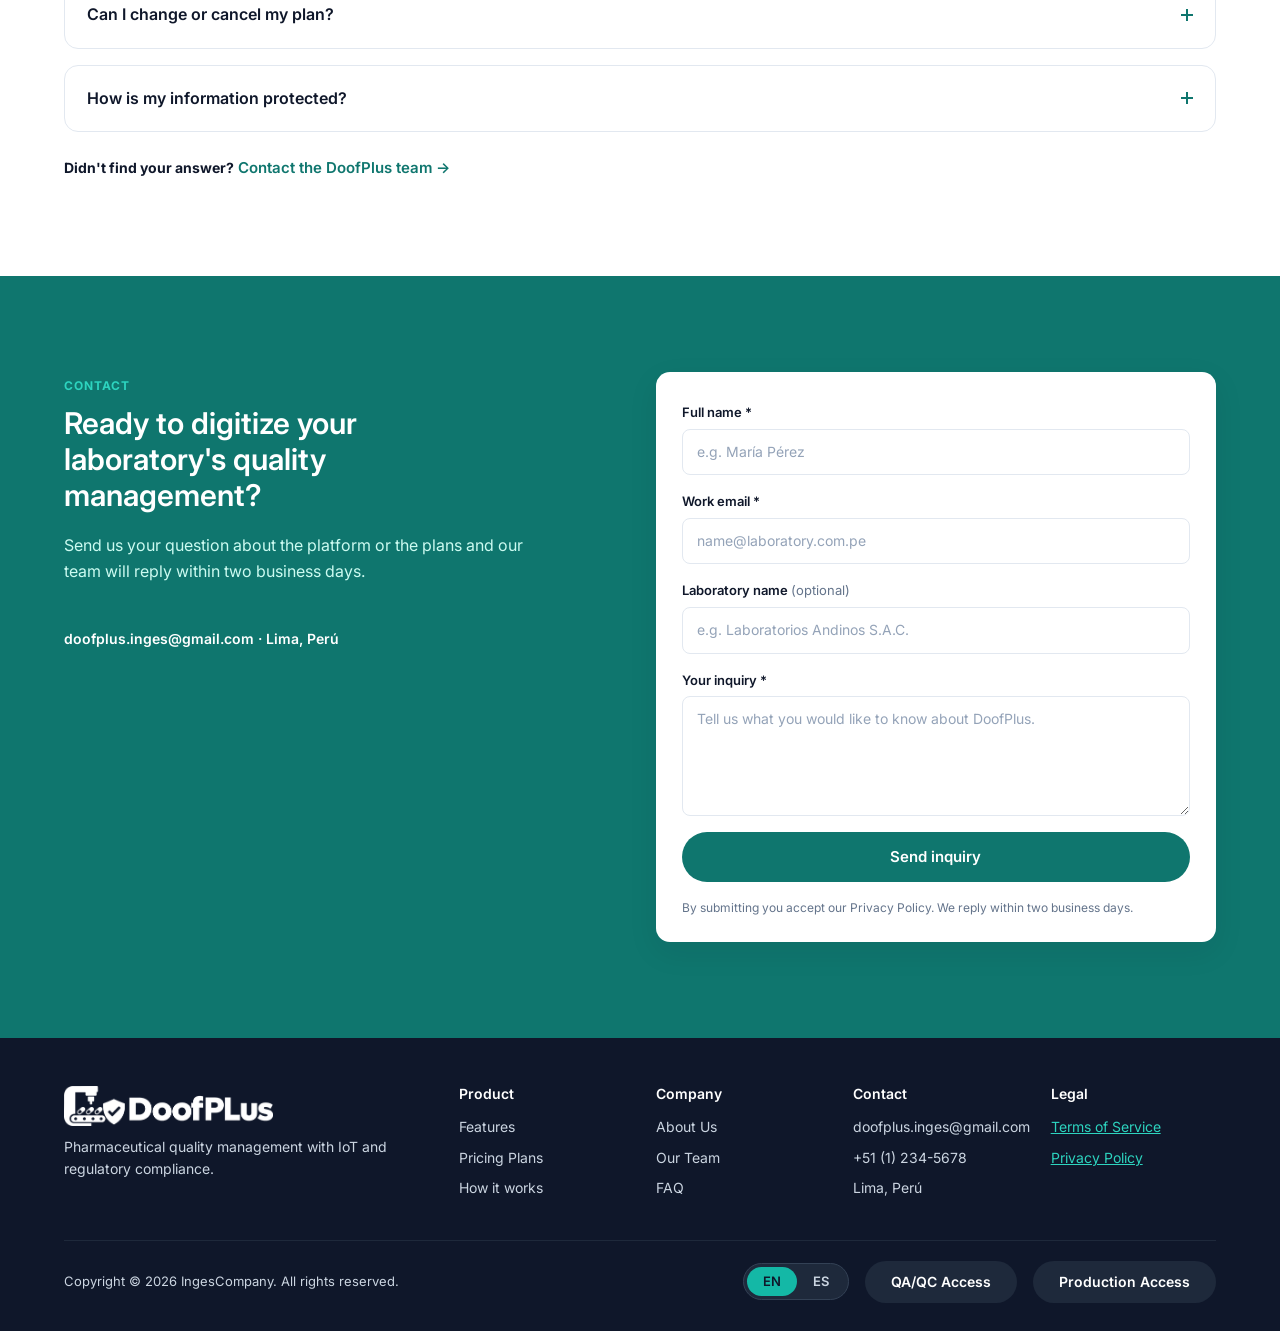
==== commit 960fdfd4: "feat(team): add about-the-team video player" ====
--- a/index.html
+++ b/index.html
@@ -234,7 +234,7 @@
         <h2 data-i18n="product.title">See DoofPlus in action</h2>
         <p class="section-subtitle" data-i18n="product.subtitle"></p>
       </div>
-      <div class="video-player">
+      <div class="video-player" data-video="product">
         <img src="public/assets/images/pharmaceutical-laboratory.jpg" alt="">
         <span class="video-title" data-i18n="product.player_title">DoofPlus · About the Product</span>
         <button class="play-btn" type="button" data-video-play data-i18n-aria="product.play"><svg viewBox="0 0 24 24" aria-hidden="true"><path d="M8 5v14l11-7z"/></svg></button>
@@ -248,8 +248,8 @@
           <li><strong>01:30</strong> <span data-i18n="product.ch3"></span></li>
           <li><strong>02:20</strong> <span data-i18n="product.ch4"></span></li>
         </ul>
-        <a href="#" class="link-teal" data-video-link data-i18n="product.youtube">Can't play the video? Watch it on YouTube →</a>
-        <p class="video-soon" hidden data-i18n="product.soon"></p>
+        <a href="#" class="link-teal" data-video-link="product" data-i18n="product.youtube">Can't play the video? Watch it on YouTube →</a>
+        <p class="video-soon" hidden data-video-soon="product" data-i18n="product.soon"></p>
       </div>
     </div>
   </section>
@@ -364,6 +364,18 @@
           <div class="team-head"><img src="public/assets/images/team/rodolfo.jpg" alt="Rodolfo Zavaleta"><div><h3>Rodolfo Zavaleta</h3><span data-i18n="team.role"></span></div></div>
           <p data-i18n="team.rodolfo"></p>
         </article>
+      </div>
+
+      <!-- About-the-Team video -->
+      <div class="team-video">
+        <h3 data-i18n="team.video_title">Meet the team</h3>
+        <p data-i18n="team.video_text"></p>
+        <div class="video-player video-player-dark" data-video="team">
+          <span class="video-title" data-i18n="team.player_title">DoofPlus · About the Team</span>
+          <button class="play-btn" type="button" data-video-play data-i18n-aria="team.play"><svg viewBox="0 0 24 24" aria-hidden="true"><path d="M8 5v14l11-7z"/></svg></button>
+        </div>
+        <a href="#" class="link-teal" data-video-link="team" data-i18n="team.youtube">Can't play the video? Watch it on YouTube →</a>
+        <p class="video-soon" hidden data-video-soon="team" data-i18n="team.soon"></p>
       </div>
     </div>
   </section>
